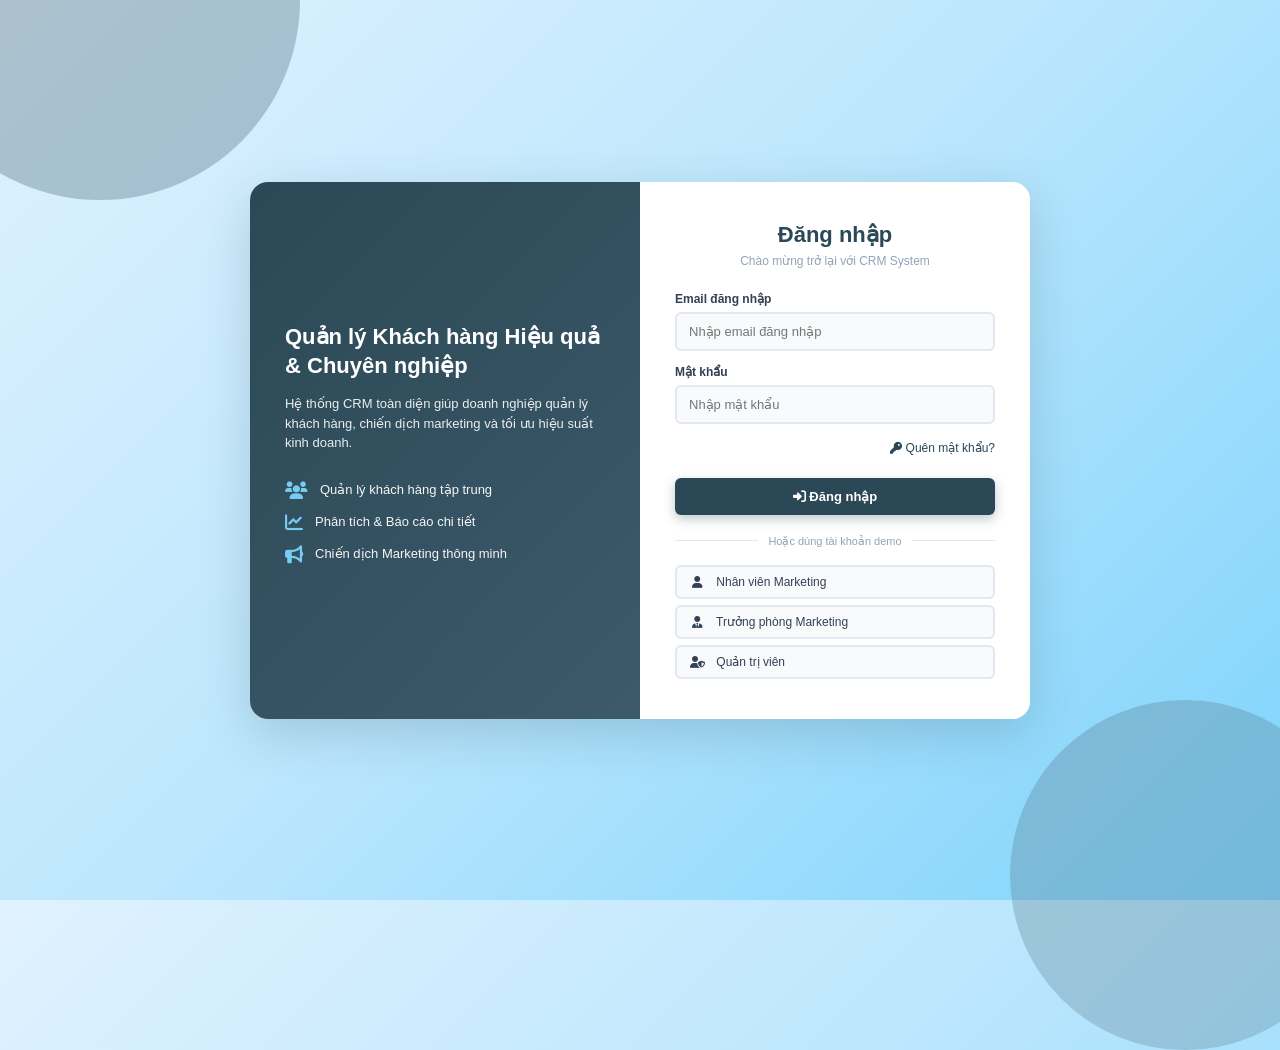
==== FE/html/dashboard.html @ b047ab23 "feat: thêm giao diện frontend toàn bộ trang web" ====
<!DOCTYPE html>
<html lang="vi">
<head>
    <meta charset="UTF-8">
    <meta name="viewport" content="width=device-width, initial-scale=1.0">
    <title>Dashboard - Nhóm 8 CRM</title>
    <link href="https://cdnjs.cloudflare.com/ajax/libs/font-awesome/6.0.0/css/all.min.css" rel="stylesheet">
    <link rel="stylesheet" href="../css/styles.css">
    <link rel="stylesheet" href="../css/dashboard.css">
</head>
<body>
    <div class="sidebar">
        <div class="sidebar-header">
            <i class="fas fa-chart-network"></i> NHÓM 8 DAPM
        </div>
        <ul class="sidebar-menu">
            <li class="active" data-page="dashboard"><i class="fas fa-home"></i> Tổng quan</li>
            <li data-page="customers"><i class="fas fa-users"></i> Quản lý khách hàng</li>
            <li data-page="campaigns"><i class="fas fa-bullhorn"></i> Quản lý chiến dịch</li>
            <li data-page="revenue-sync"><i class="fas fa-file-contract"></i> Hợp đồng - Giao dịch</li>
            <li data-page="campaign-expenses"><i class="fas fa-money-bill-wave"></i> Chi phí Chiến dịch</li>
            <li data-page="send-message"><i class="fas fa-envelope"></i> Thông điệp</li>
            <li data-page="trial-management"><i class="fas fa-hourglass-start"></i> Quản lý dùng thử</li>
            <li data-page="automation"><i class="fas fa-robot"></i> Tự động hóa</li>
            <li data-page="smart-reminders"><i class="fas fa-bell"></i> Nhắc nhở</li>
            <li data-page="merge-duplicates"><i class="fas fa-code-branch"></i> Gộp dữ liệu</li>
            <li data-page="api-sync"><i class="fas fa-sync-alt"></i> Đồng bộ API</li>
            <li data-page="financial-sync"><i class="fas fa-dollar-sign"></i> Tích hợp Tài chính</li>
            <li data-page="advanced"><i class="fas fa-star"></i> Chức năng nâng cao</li>
            <li data-page="manage-employees"><i class="fas fa-user-tie"></i> Quản lý nhân viên</li>
            <li data-page="reports"><i class="fas fa-chart-pie"></i> Báo cáo & Thống kê</li>
            <li data-page="trash"><i class="fas fa-trash"></i> Thùng rác</li>
            <li data-page="user-management"><i class="fas fa-users-cog"></i> Quản lý người dùng</li>
            <li data-page="settings"><i class="fas fa-cog"></i> Cài đặt hệ thống</li>
            <li data-page="profile"><i class="fas fa-user"></i> Hồ sơ cá nhân</li>
        </ul>
    </div>

    <div class="main-content">
        <header>
            <div class="search-bar">
                <i class="fas fa-search"></i>
                <input type="text" id="searchInput" placeholder="Tìm kiếm khách hàng, SĐT...">
            </div>
            <div class="user-profile">
                <div class="notification" onclick="showNotifications()">
                    <i class="fas fa-bell"></i>
                    <span class="badge" id="notificationBadge">3</span>
                </div>
                <div class="avatar" id="userAvatar" onclick="openProfileModal()" style="cursor: pointer;" title="Xem thông tin cá nhân">NV</div>
                <div class="user-info">
                    <strong id="userName">Trần Minh Chiến</strong><br>
                    <small id="userRole" style="color: var(--text-light);">Nhân viên Marketing</small>
                </div>
                <button onclick="logout()" style="background: none; border: none; cursor: pointer; color: #94a3b8; font-size: 18px;" title="Đăng xuất">
                    <i class="fas fa-sign-out-alt"></i>
                </button>
            </div>
        </header>

        <main id="mainContent">
            <!-- Nội dung sẽ được load động -->
        </main>
    </div>

    <!-- Modal thêm/sửa khách hàng -->
    <div id="customerModal" class="modal">
        <div class="modal-content">
            <div class="modal-header">
                <h2 id="customerModalTitle">Thêm Khách Hàng</h2>
                <button class="close-btn" onclick="closeModal('customerModal')">&times;</button>
            </div>
            <form id="customerForm">
                <div class="form-group">
                    <label for="customerName">Họ và Tên *</label>
                    <input type="text" id="customerName" required>
                </div>
                <div class="form-group">
                    <label for="customerEmail">Email *</label>
                    <input type="email" id="customerEmail" required>
                </div>
                <div class="form-group">
                    <label for="customerPhone">Số điện thoại *</label>
                    <input type="tel" id="customerPhone" required>
                </div>
                <div class="form-group">
                    <label for="customerCompany">Công ty *</label>
                    <input type="text" id="customerCompany" required>
                </div>
                
                <!-- Grid 2 cột -->
                <div style="display: grid; grid-template-columns: 1fr 1fr; gap: 15px;">
                    <div class="form-group">
                        <label for="customerStatus">Trạng thái *</label>
                        <select id="customerStatus" required>
                            <option value="suspect">Người truy cập</option>
                            <option value="lead">Khách hàng tiềm năng mới</option>
                            <option value="prospect">Khách hàng triển vọng</option>
                            <option value="customer">Khách hàng chính thức</option>
                            <option value="evangelist">Khách hàng trung thành</option>
                        </select>
                    </div>
                    <div class="form-group">
                        <label for="customerSource">Nguồn khách hàng</label>
                        <select id="customerSource">
                            <option value="facebook">Facebook</option>
                            <option value="google">Google</option>
                            <option value="direct">Trực tiếp</option>
                            <option value="referral">Giới thiệu</option>
                            <option value="website">Website</option>
                        </select>
                    </div>
                </div>
                
                <div style="display: grid; grid-template-columns: 1fr 1fr; gap: 15px;">
                    <div class="form-group">
                        <label for="customerIndustry">Ngành nghề</label>
                        <input type="text" id="customerIndustry" placeholder="VD: Công nghệ, Bán lẻ...">
                    </div>
                    <div class="form-group">
                        <label for="customerAssignedTo">Người phụ trách</label>
                        <select id="customerAssignedTo">
                            <option value="">-- Chọn nhân viên --</option>
                            <!-- Sẽ được load động từ AUTH.users -->
                        </select>
                    </div>
                </div>
                
                <!-- Phần dùng thử -->
                <div style="background: #f8fafc; padding: 15px; border-radius: 8px; margin: 15px 0;">
                    <h4 style="margin: 0 0 10px 0; color: #475569;">
                        <i class="fas fa-hourglass-start"></i> Thông tin Dùng thử
                    </h4>
                    <div style="display: grid; grid-template-columns: 1fr 1fr; gap: 15px;">
                        <div class="form-group">
                            <label for="customerTrialStartDate">Ngày bắt đầu dùng thử</label>
                            <input type="date" id="customerTrialStartDate">
                        </div>
                        <div class="form-group">
                            <label for="customerTrialDays">Số ngày dùng thử</label>
                            <input type="number" id="customerTrialDays" min="0" value="0" placeholder="0">
                        </div>
                    </div>
                    <small style="color: #64748b; display: block; margin-top: 5px;">
                        <i class="fas fa-info-circle"></i> Để trống nếu khách hàng không dùng thử
                    </small>
                </div>
                
                <div class="form-actions">
                    <button type="button" class="btn btn-secondary" onclick="closeModal('customerModal')">Hủy</button>
                    <button type="submit" class="btn btn-primary">Lưu</button>
                </div>
            </form>
        </div>
    </div>

    <!-- Modal thêm tương tác -->
    <div id="interactionModal" class="modal">
        <div class="modal-content">
            <div class="modal-header">
                <h2>Thêm Tương tác</h2>
                <button class="close-btn" onclick="closeModal('interactionModal')">&times;</button>
            </div>
            <form id="interactionForm">
                <div style="display: grid; grid-template-columns: 1fr 1fr; gap: 15px;">
                    <div class="form-group">
                        <label for="interactionCustomer">Khách hàng *</label>
                        <select id="interactionCustomer" required></select>
                    </div>
                    <div class="form-group">
                        <label for="interactionEmployee">Nhân viên thực hiện</label>
                        <select id="interactionEmployee">
                            <option value="">-- Chọn nhân viên --</option>
                            <!-- Sẽ được load động -->
                        </select>
                    </div>
                </div>
                <div class="form-group">
                    <label for="interactionType">Loại tương tác *</label>
                    <select id="interactionType" required>
                        <option value="call">Gọi điện</option>
                        <option value="email">Email</option>
                        <option value="meeting">Cuộc họp</option>
                        <option value="message">Tin nhắn</option>
                    </select>
                </div>
                <div class="form-group">
                    <label for="interactionContent">Nội dung *</label>
                    <textarea id="interactionContent" required></textarea>
                </div>
                <div class="form-group">
                    <label for="interactionNotes">Ghi chú</label>
                    <textarea id="interactionNotes"></textarea>
                </div>
                <div class="form-group">
                    <label for="interactionFile">Đính kèm file</label>
                    <div class="file-upload-wrapper">
                        <input type="file" id="interactionFile" class="file-input" onchange="updateFileName(this, 'interactionFileName')">
                        <label for="interactionFile" class="file-upload-label">
                            <i class="fas fa-cloud-upload-alt"></i>
                            <span id="interactionFileName">Chọn file hoặc kéo thả vào đây</span>
                        </label>
                        <small class="file-upload-hint">Hỗ trợ: PDF, DOC, DOCX, XLS, XLSX, JPG, PNG (Tối đa 10MB)</small>
                    </div>
                </div>
                <div class="form-actions">
                    <button type="button" class="btn btn-secondary" onclick="closeModal('interactionModal')">Hủy</button>
                    <button type="submit" class="btn btn-primary">Lưu</button>
                </div>
            </form>
        </div>
    </div>

    <!-- Modal thêm chiến dịch -->
    <div id="campaignModal" class="modal">
        <div class="modal-content">
            <div class="modal-header">
                <h2 id="campaignModalTitle">Thêm Chiến dịch</h2>
                <button class="close-btn" onclick="closeModal('campaignModal')">&times;</button>
            </div>
            <form id="campaignForm">
                <div class="form-group">
                    <label for="campaignName">Tên chiến dịch *</label>
                    <input type="text" id="campaignName" required>
                </div>
                <div class="form-group">
                    <label for="campaignDescription">Mô tả</label>
                    <textarea id="campaignDescription" rows="3"></textarea>
                </div>
                
                <div style="display: grid; grid-template-columns: 1fr 1fr; gap: 15px;">
                    <div class="form-group">
                        <label for="campaignType">Loại chiến dịch *</label>
                        <select id="campaignType" required>
                            <option value="">-- Chọn loại --</option>
                            <option value="Email">Email</option>
                            <option value="SMS">SMS</option>
                            <option value="Event">Sự kiện</option>
                            <option value="Online Ads">Quảng cáo trực tuyến</option>
                            <option value="Zalo">Zalo</option>
                            <option value="Khác">Khác</option>
                        </select>
                    </div>
                    <div class="form-group">
                        <label for="campaignManager">Người quản lý</label>
                        <select id="campaignManager">
                            <option value="">-- Chọn người quản lý --</option>
                            <!-- Sẽ được load động -->
                        </select>
                    </div>
                </div>
                
                <div style="display: grid; grid-template-columns: 1fr 1fr; gap: 15px;">
                    <div class="form-group">
                        <label for="campaignStartDate">Ngày bắt đầu *</label>
                        <input type="date" id="campaignStartDate" required>
                    </div>
                    <div class="form-group">
                        <label for="campaignEndDate">Ngày kết thúc *</label>
                        <input type="date" id="campaignEndDate" required>
                    </div>
                </div>
                
                <div style="display: grid; grid-template-columns: 1fr 1fr; gap: 15px;">
                    <div class="form-group">
                        <label for="campaignBudget">Ngân sách (VND) *</label>
                        <input type="number" id="campaignBudget" required min="0" step="1000">
                    </div>
                    <div class="form-group">
                        <label for="campaignStatus">Trạng thái *</label>
                        <select id="campaignStatus" required>
                            <option value="planning">Lên kế hoạch</option>
                            <option value="active">Đang chạy</option>
                            <option value="completed">Hoàn thành</option>
                        </select>
                    </div>
                </div>
                
                <div class="form-actions">
                    <button type="button" class="btn btn-secondary" onclick="closeModal('campaignModal')">Hủy</button>
                    <button type="submit" class="btn btn-primary">Lưu</button>
                </div>
            </form>
        </div>
    </div>

    <!-- Modal cập nhật thông tin cá nhân -->
    <div id="profileModal" class="modal">
        <div class="modal-content">
            <div class="modal-header">
                <h2>Cập nhật Thông tin Cá nhân</h2>
                <button class="close-btn" onclick="closeModal('profileModal')">&times;</button>
            </div>
            <form id="profileForm">
                <div class="form-group">
                    <label for="profileName">Họ và Tên</label>
                    <input type="text" id="profileName" required>
                </div>
                <div class="form-group">
                    <label for="profileEmail">Email</label>
                    <input type="email" id="profileEmail" required>
                </div>
                <div class="form-group">
                    <label for="profilePhone">Số điện thoại</label>
                    <input type="tel" id="profilePhone">
                </div>
                <div class="form-group">
                    <label for="profileDepartment">Phòng ban</label>
                    <input type="text" id="profileDepartment">
                </div>
                <div class="form-actions">
                    <button type="button" class="btn btn-secondary" onclick="closeModal('profileModal')">Hủy</button>
                    <button type="submit" class="btn btn-primary">Lưu</button>
                </div>
            </form>
        </div>
    </div>

    <!-- Modal đổi mật khẩu -->
    <div id="passwordModal" class="modal">
        <div class="modal-content">
            <div class="modal-header">
                <h2>Đổi Mật khẩu</h2>
                <button class="close-btn" onclick="closeModal('passwordModal')">&times;</button>
            </div>
            <form id="passwordForm">
                <div class="form-group">
                    <label for="oldPassword">Mật khẩu cũ *</label>
                    <input type="password" id="oldPassword" autocomplete="current-password" required>
                </div>
                <div class="form-group">
                    <label for="newPassword">Mật khẩu mới *</label>
                    <input type="password" id="newPassword" autocomplete="new-password" required>
                </div>
                <div class="form-group">
                    <label for="confirmPassword">Xác nhận mật khẩu *</label>
                    <input type="password" id="confirmPassword" autocomplete="new-password" required>
                </div>
                <div class="form-actions">
                    <button type="button" class="btn btn-secondary" onclick="closeModal('passwordModal')">Hủy</button>
                    <button type="submit" class="btn btn-primary">Đổi mật khẩu</button>
                </div>
            </form>
        </div>
    </div>

    <!-- Modal quên mật khẩu -->
    <div id="forgotPasswordModal" class="modal">
        <div class="modal-content">
            <div class="modal-header">
                <h2>Quên Mật khẩu</h2>
                <button class="close-btn" onclick="closeModal('forgotPasswordModal')">&times;</button>
            </div>
            <form id="forgotPasswordForm">
                <div class="form-group">
                    <label for="resetEmail">Email *</label>
                    <input type="email" id="resetEmail" required>
                </div>
                <p style="font-size: 12px; color: #94a3b8; margin-bottom: 15px;">Mật khẩu mới sẽ được gửi đến email của bạn</p>
                <div class="form-actions">
                    <button type="button" class="btn btn-secondary" onclick="closeModal('forgotPasswordModal')">Hủy</button>
                    <button type="submit" class="btn btn-primary">Gửi</button>
                </div>
            </form>
        </div>
    </div>

    <!-- Modal quản lý mẫu thông điệp -->
    <div id="templateModal" class="modal">
        <div class="modal-content">
            <div class="modal-header">
                <h2 id="templateModalTitle">Thêm Mẫu Thông điệp</h2>
                <button class="close-btn" onclick="closeModal('templateModal')">&times;</button>
            </div>
            <form id="templateForm">
                <div class="form-group">
                    <label for="templateName">Tên mẫu *</label>
                    <input type="text" id="templateName" required>
                </div>
                <div class="form-group">
                    <label for="templateType">Loại *</label>
                    <select id="templateType" required>
                        <option value="email">Email</option>
                        <option value="sms">SMS</option>
                        <option value="zalo">Zalo</option>
                    </select>
                </div>
                <div class="form-group">
                    <label for="templateContent">Nội dung *</label>
                    <textarea id="templateContent" required style="min-height: 150px;"></textarea>
                </div>
                <p style="font-size: 12px; color: #94a3b8;">Sử dụng {customerName}, {date}, {time} để chèn biến động</p>
                <div class="form-actions">
                    <button type="button" class="btn btn-secondary" onclick="closeModal('templateModal')">Hủy</button>
                    <button type="submit" class="btn btn-primary">Lưu</button>
                </div>
            </form>
        </div>
    </div>

    <!-- Modal gửi thông điệp -->
    <div id="sendMessageModal" class="modal">
        <div class="modal-content" style="max-width: 800px; max-height: 85vh;">
            <div class="modal-header">
                <h2>Gửi Thông điệp</h2>
                <button class="close-btn" onclick="closeModal('sendMessageModal')">&times;</button>
            </div>
            <form id="sendMessageForm" onsubmit="sendMessage(event)">
                <div style="padding: 20px; overflow-y: auto; max-height: calc(85vh - 120px);">
                    <div style="display: grid; grid-template-columns: 1fr 1fr; gap: 15px;">
                        <div class="form-group">
                            <label for="messageCustomer">Khách hàng *</label>
                            <select id="messageCustomer" required></select>
                        </div>
                        <div class="form-group">
                            <label for="messageType">Loại *</label>
                            <select id="messageType" required>
                                <option value="email">Email</option>
                                <option value="sms">SMS</option>
                                <option value="zalo">Zalo</option>
                            </select>
                        </div>
                    </div>
                    
                    <div class="form-group">
                        <label for="messageTemplate">Chọn mẫu</label>
                        <select id="messageTemplate"></select>
                        <small style="color: #94a3b8; display: block; margin-top: 5px;">Chọn mẫu để tự động điền nội dung</small>
                    </div>
                    
                    <div class="form-group">
                        <label for="messageContent">Nội dung *</label>
                        <textarea id="messageContent" required style="min-height: 150px;"></textarea>
                        <small style="color: #94a3b8; display: block; margin-top: 5px;">Sử dụng {customerName}, {date}, {time} để chèn biến động</small>
                    </div>
                    
                    <div style="background: #f8fafc; padding: 15px; border-radius: 8px; margin-bottom: 15px;">
                        <h4 style="margin-bottom: 10px;">Đính kèm Thông tin Quảng bá</h4>
                        <div style="display: grid; grid-template-columns: 1fr 1fr; gap: 10px;">
                            <div class="form-group">
                                <label for="messagePromoTitle">Tiêu đề Khuyến mãi</label>
                                <input type="text" id="messagePromoTitle" placeholder="VD: Giảm 20% cho đơn hàng tiếp theo">
                            </div>
                            <div class="form-group">
                                <label for="messagePromoCode">Mã Khuyến mãi</label>
                                <input type="text" id="messagePromoCode" placeholder="VD: PROMO20">
                            </div>
                        </div>
                        <div class="form-group">
                            <label for="messagePromoDescription">Mô tả Khuyến mãi</label>
                            <textarea id="messagePromoDescription" style="min-height: 80px;" placeholder="Mô tả chi tiết về khuyến mãi, điều kiện áp dụng, thời hạn..."></textarea>
                        </div>
                        <div style="display: grid; grid-template-columns: 1fr 1fr; gap: 10px;">
                            <div class="form-group">
                                <label for="messagePromoExpiry">Hạn sử dụng</label>
                                <input type="date" id="messagePromoExpiry">
                            </div>
                            <div class="form-group">
                                <label for="messagePromoLink">Liên kết (URL)</label>
                                <input type="url" id="messagePromoLink" placeholder="https://example.com">
                            </div>
                        </div>
                    </div>
                    
                    <div style="background: #f1f5f9; padding: 15px; border-radius: 8px; margin-bottom: 15px;">
                        <h4 style="margin-bottom: 10px;">Tùy chọn Gửi</h4>
                        <div style="display: grid; grid-template-columns: 1fr 1fr; gap: 10px;">
                            <label style="display: flex; align-items: center; gap: 8px;">
                                <input type="checkbox" id="messageSchedule">
                                <span>Lên lịch gửi</span>
                            </label>
                            <div id="scheduleTime" style="display: none;">
                                <input type="datetime-local" id="messageScheduleTime">
                            </div>
                        </div>
                        <label style="display: flex; align-items: center; gap: 8px; margin-top: 10px;">
                            <input type="checkbox" id="messageTrackOpen" checked>
                            <span>Theo dõi mở thư</span>
                        </label>
                    </div>
                    
                    <div class="form-group">
                        <label for="messageNotes">Ghi chú nội bộ</label>
                        <textarea id="messageNotes" style="min-height: 60px;" placeholder="Ghi chú cho nhân viên khác..."></textarea>
                    </div>
                </div>
                
                <div class="form-actions" style="padding: 15px 20px; border-top: 1px solid #e2e8f0;">
                    <button type="button" class="btn btn-secondary" onclick="closeModal('sendMessageModal')">Hủy</button>
                    <button type="submit" class="btn btn-primary">Gửi Thông điệp</button>
                </div>
            </form>
        </div>
    </div>

    <!-- Modal xem chi tiết khách hàng -->
    <div id="customerDetailModal" class="modal">
        <div class="modal-content" style="max-width: 900px; max-height: 85vh;">
            <div class="modal-header">
                <h2>Chi tiết Khách hàng</h2>
                <button class="close-btn" onclick="closeModal('customerDetailModal')">&times;</button>
            </div>
            <div style="padding: 20px;">
                <div class="tabs">
                    <button class="tab-btn active" onclick="switchTab('detail-info')">Thông tin</button>
                    <button class="tab-btn" onclick="switchTab('detail-interactions')">Tương tác</button>
                    <button class="tab-btn" onclick="switchTab('detail-campaigns')">Chiến dịch</button>
                </div>
                
                <div id="detail-info" class="tab-content active">
                    <div style="display: grid; grid-template-columns: 1fr 1fr; gap: 20px;">
                        <div>
                            <p><strong>Họ và Tên:</strong> <span id="detailName"></span></p>
                            <p><strong>Email:</strong> <span id="detailEmail"></span></p>
                            <p><strong>Số điện thoại:</strong> <span id="detailPhone"></span></p>
                            <p><strong>Công ty:</strong> <span id="detailCompany"></span></p>
                        </div>
                        <div>
                            <p><strong>Trạng thái:</strong> <span id="detailStatus"></span></p>
                            <p><strong>Nguồn:</strong> <span id="detailSource"></span></p>
                            <p><strong>Ngành nghề:</strong> <span id="detailIndustry"></span></p>
                            <p><strong>Điểm Lead:</strong> <span id="detailScore"></span></p>
                        </div>
                    </div>
                    <div style="margin-top: 20px;">
                        <p><strong>Ngày tạo:</strong> <span id="detailCreatedDate"></span></p>
                        <p><strong>Tương tác cuối:</strong> <span id="detailLastInteraction"></span></p>
                    </div>
                </div>
                
                <div id="detail-interactions" class="tab-content">
                    <div style="margin-bottom: 20px;">
                        <h3 style="margin-bottom: 15px;">Danh sách Tương tác</h3>
                        <table style="width: 100%; margin-bottom: 20px;">
                            <thead>
                                <tr>
                                    <th>Loại</th>
                                    <th>Nội dung</th>
                                    <th>Ngày</th>
                                    <th>Ghi chú</th>
                                </tr>
                            </thead>
                            <tbody id="detailInteractionsTable">
                            </tbody>
                        </table>
                    </div>
                    
                    <div style="background: #f8fafc; padding: 20px; border-radius: 8px;">
                        <h3 style="margin-bottom: 15px;">Thêm Tương tác Mới</h3>
                        <form id="detailInteractionForm" onsubmit="saveDetailInteraction(event)">
                            <div style="display: grid; grid-template-columns: 1fr 1fr; gap: 15px;">
                                <div class="form-group">
                                    <label for="detailInteractionType">Loại tương tác *</label>
                                    <select id="detailInteractionType" required>
                                        <option value="call">Gọi điện</option>
                                        <option value="email">Email</option>
                                        <option value="meeting">Cuộc họp</option>
                                        <option value="message">Tin nhắn</option>
                                    </select>
                                </div>
                                <div class="form-group">
                                    <label for="detailInteractionDate">Ngày *</label>
                                    <input type="date" id="detailInteractionDate" required>
                                </div>
                            </div>
                            <div class="form-group">
                                <label for="detailInteractionContent">Nội dung *</label>
                                <textarea id="detailInteractionContent" required style="min-height: 80px;"></textarea>
                            </div>
                            <div class="form-group">
                                <label for="detailInteractionNotes">Ghi chú</label>
                                <textarea id="detailInteractionNotes" style="min-height: 60px;"></textarea>
                            </div>
                            <div class="form-group">
                                <label for="detailInteractionFile">Đính kèm file</label>
                                <div class="file-upload-wrapper">
                                    <input type="file" id="detailInteractionFile" class="file-input" onchange="updateFileName(this, 'detailInteractionFileName')">
                                    <label for="detailInteractionFile" class="file-upload-label">
                                        <i class="fas fa-cloud-upload-alt"></i>
                                        <span id="detailInteractionFileName">Chọn file hoặc kéo thả vào đây</span>
                                    </label>
                                    <small class="file-upload-hint">Hỗ trợ: PDF, DOC, DOCX, XLS, XLSX, JPG, PNG (Tối đa 10MB)</small>
                                </div>
                            </div>
                            <div class="form-actions">
                                <button type="submit" class="btn btn-primary">Thêm Tương tác</button>
                            </div>
                        </form>
                    </div>
                </div>
                
                <div id="detail-campaigns" class="tab-content">
                    <table style="width: 100%; margin-top: 10px;">
                        <thead>
                            <tr>
                                <th>Tên Chiến dịch</th>
                                <th>Trạng thái</th>
                                <th>Ngày bắt đầu</th>
                                <th>Ngày kết thúc</th>
                            </tr>
                        </thead>
                        <tbody id="detailCampaignsTable">
                        </tbody>
                    </table>
                </div>
            </div>
        </div>
    </div>



    <!-- Modal tự động hóa marketing -->
    <div id="automationModal" class="modal">
        <div class="modal-content" style="max-width: 900px;">
            <div class="modal-header">
                <h2>Tự động hóa Marketing</h2>
                <button class="close-btn" onclick="closeModal('automationModal')">&times;</button>
            </div>
            <div style="padding: 20px;">
                <div class="tabs">
                    <button class="tab-btn active" onclick="switchTab('automation-workflow')">Kịch bản chăm sóc</button>
                    <button class="tab-btn" onclick="switchTab('automation-scoring')">Chấm điểm tiềm năng</button>
                </div>
                
                <div id="automation-workflow" class="tab-content active">
                    <h3>Tạo Kịch bản Chăm sóc Tự động</h3>
                    <div style="background: #f1f5f9; padding: 20px; border-radius: 8px; margin-top: 15px;">
                        <div class="form-group">
                            <label for="workflowName">Tên Kịch bản *</label>
                            <input type="text" id="workflowName" placeholder="VD: Chăm sóc Lead mới">
                        </div>
                        <div class="form-group">
                            <label for="workflowTrigger">Điều kiện kích hoạt *</label>
                            <select id="workflowTrigger">
                                <option value="new_lead">Khách hàng mới (Lead)</option>
                                <option value="email_open">Khách hàng mở Email</option>
                                <option value="form_submit">Khách hàng điền Form</option>
                                <option value="page_visit">Khách hàng truy cập trang</option>
                            </select>
                        </div>
                        
                        <h4 style="margin-top: 20px;">Chuỗi Hành động</h4>
                        <div id="workflowActions" style="background: white; padding: 15px; border-radius: 5px;">
                            <div style="display: flex; gap: 10px; margin-bottom: 10px;">
                                <select style="flex: 1; padding: 8px; border: 1px solid #e2e8f0; border-radius: 5px;">
                                    <option value="">-- Chọn hành động --</option>
                                    <option value="send_email">Gửi Email</option>
                                    <option value="send_sms">Gửi SMS</option>
                                    <option value="create_task">Tạo Nhiệm vụ</option>
                                    <option value="wait">Chờ (ngày)</option>
                                    <option value="condition">Điều kiện</option>
                                </select>
                                <button class="btn btn-primary" style="padding: 8px 15px;">Thêm</button>
                            </div>
                            <div style="background: #f8fafc; padding: 10px; border-radius: 5px; border-left: 3px solid #2563eb;">
                                <p>1. Gửi Email: "Giới thiệu sản phẩm"</p>
                            </div>
                            <div style="background: #f8fafc; padding: 10px; border-radius: 5px; border-left: 3px solid #2563eb; margin-top: 10px;">
                                <p>2. Chờ 3 ngày</p>
                            </div>
                            <div style="background: #f8fafc; padding: 10px; border-radius: 5px; border-left: 3px solid #2563eb; margin-top: 10px;">
                                <p>3. Điều kiện: Nếu khách mở email → Tạo nhắc nhở gọi điện</p>
                            </div>
                        </div>
                        
                        <div class="form-actions" style="margin-top: 20px;">
                            <button type="button" class="btn btn-secondary" onclick="closeModal('automationModal')">Hủy</button>
                            <button type="button" class="btn btn-primary">Lưu Kịch bản</button>
                        </div>
                    </div>
                </div>
                
                <div id="automation-scoring" class="tab-content">
                    <h3>Chấm điểm Tiềm năng (Lead Scoring)</h3>
                    <div style="background: #f1f5f9; padding: 20px; border-radius: 8px; margin-top: 15px;">
                        <table style="width: 100%;">
                            <thead>
                                <tr>
                                    <th>Hành động</th>
                                    <th>Điểm</th>
                                    <th>Hành động</th>
                                </tr>
                            </thead>
                            <tbody>
                                <tr>
                                    <td>Khách truy cập trang bảng giá</td>
                                    <td><input type="number" value="10" style="width: 60px; padding: 5px;"></td>
                                    <td><button class="btn-delete" style="padding: 5px 10px;"><i class="fas fa-trash"></i></button></td>
                                </tr>
                                <tr>
                                    <td>Khách tải tài liệu</td>
                                    <td><input type="number" value="5" style="width: 60px; padding: 5px;"></td>
                                    <td><button class="btn-delete" style="padding: 5px 10px;"><i class="fas fa-trash"></i></button></td>
                                </tr>
                                <tr>
                                    <td>Khách mở Email</td>
                                    <td><input type="number" value="3" style="width: 60px; padding: 5px;"></td>
                                    <td><button class="btn-delete" style="padding: 5px 10px;"><i class="fas fa-trash"></i></button></td>
                                </tr>
                                <tr>
                                    <td>Khách click link trong Email</td>
                                    <td><input type="number" value="8" style="width: 60px; padding: 5px;"></td>
                                    <td><button class="btn-delete" style="padding: 5px 10px;"><i class="fas fa-trash"></i></button></td>
                                </tr>
                            </tbody>
                        </table>
                        
                        <div style="margin-top: 20px; padding: 15px; background: white; border-radius: 5px;">
                            <h4>Ngưỡng Chuyển đổi</h4>
                            <div class="form-group">
                                <label>Điểm ≥ <input type="number" value="50" style="width: 60px; padding: 5px;"> → Chuyển trạng thái thành "Khách hàng nóng"</label>
                            </div>
                        </div>
                        
                        <div class="form-actions" style="margin-top: 20px;">
                            <button type="button" class="btn btn-secondary" onclick="closeModal('automationModal')">Hủy</button>
                            <button type="button" class="btn btn-primary">Lưu Cấu hình</button>
                        </div>
                    </div>
                </div>
            </div>
        </div>
    </div>

    <!-- Modal quản lý trạng thái dùng thử -->
    <div id="trialModal" class="modal">
        <div class="modal-content" style="max-width: 700px;">
            <div class="modal-header">
                <h2 id="trialModalTitle">Thêm dùng thử</h2>
                <button class="close-btn" onclick="closeModal('trialModal')">&times;</button>
            </div>
            <form id="trialForm" onsubmit="saveTrial(event)">
                <div style="padding: 20px; overflow-y: auto; max-height: calc(85vh - 120px);">
                    <div class="form-group">
                        <label for="trialCustomer">Khách hàng *</label>
                        <select id="trialCustomer" required></select>
                    </div>
                    
                    <div style="display: grid; grid-template-columns: 1fr 1fr; gap: 15px;">
                        <div class="form-group">
                            <label for="trialStartDate">Ngày Bắt đầu *</label>
                            <input type="date" id="trialStartDate" required>
                        </div>
                        <div class="form-group">
                            <label for="trialDays">Số ngày Dùng thử *</label>
                            <input type="number" id="trialDays" value="30" min="1" required>
                        </div>
                    </div>
                    
                    <div style="background: #f1f5f9; padding: 15px; border-radius: 8px; margin-bottom: 15px;">
                        <p><strong>Ngày Kết thúc dự kiến:</strong> <span id="trialEndDateDisplay">-</span></p>
                        <p><strong>Thời gian Còn lại:</strong> <span id="trialRemainingDisplay">-</span></p>
                    </div>
                    
                    <div style="display: grid; grid-template-columns: 1fr 1fr; gap: 15px;">
                        <div class="form-group">
                            <label for="trialReminderDays">Nhắc nhở trước (ngày)</label>
                            <input type="number" id="trialReminderDays" value="3" min="1">
                        </div>
                        <div class="form-group">
                            <label for="trialReminderEmail">Email Nhắc nhở</label>
                            <input type="email" id="trialReminderEmail" placeholder="Để trống = dùng email khách hàng">
                        </div>
                    </div>
                    
                    <div class="form-group">
                        <label for="trialNotes">Ghi chú</label>
                        <textarea id="trialNotes" style="min-height: 80px;" placeholder="Ghi chú về dùng thử..."></textarea>
                    </div>
                    
                    <div style="background: #fef3c7; padding: 15px; border-radius: 8px; margin-bottom: 15px;">
                        <h4 style="margin-bottom: 10px; color: #92400e;">Thông tin Dùng thử</h4>
                        <div style="display: grid; grid-template-columns: 1fr 1fr; gap: 10px;">
                            <div>
                                <p><strong>Tính năng:</strong></p>
                                <label style="display: flex; align-items: center; gap: 8px;">
                                    <input type="checkbox" id="trialFeature1" checked>
                                    <span>Tính năng cơ bản</span>
                                </label>
                                <label style="display: flex; align-items: center; gap: 8px;">
                                    <input type="checkbox" id="trialFeature2" checked>
                                    <span>Tính năng nâng cao</span>
                                </label>
                            </div>
                            <div>
                                <p><strong>Hỗ trợ:</strong></p>
                                <label style="display: flex; align-items: center; gap: 8px;">
                                    <input type="checkbox" id="trialSupport1" checked>
                                    <span>Email support</span>
                                </label>
                                <label style="display: flex; align-items: center; gap: 8px;">
                                    <input type="checkbox" id="trialSupport2">
                                    <span>Phone support</span>
                                </label>
                            </div>
                        </div>
                    </div>
                </div>
                
                <div class="form-actions" style="padding: 15px 20px; border-top: 1px solid #e2e8f0;">
                    <button type="button" class="btn btn-secondary" onclick="closeModal('trialModal')">Hủy</button>
                    <button type="submit" class="btn btn-primary">Lưu</button>
                </div>
            </form>
        </div>
    </div>

    <!-- Modal chi tiết dùng thử -->
    <div id="trialDetailModal" class="modal">
        <div class="modal-content" style="max-width: 700px;">
            <div class="modal-header">
                <h2>Chi tiết Dùng thử</h2>
                <button class="close-btn" onclick="closeModal('trialDetailModal')">&times;</button>
            </div>
            <div style="padding: 20px;">
                <div style="display: grid; grid-template-columns: 1fr 1fr; gap: 20px; margin-bottom: 20px;">
                    <div>
                        <p><strong>Khách hàng:</strong></p>
                        <p id="detailTrialCustomer" style="color: #0f172a; font-size: 16px; margin-bottom: 15px;"></p>
                        
                        <p><strong>Ngày Bắt đầu:</strong></p>
                        <p id="detailTrialStartDate" style="color: #334155; margin-bottom: 15px;"></p>
                        
                        <p><strong>Ngày Kết thúc:</strong></p>
                        <p id="detailTrialEndDate" style="color: #334155; margin-bottom: 15px;"></p>
                    </div>
                    <div>
                        <p><strong>Thời gian Còn lại:</strong></p>
                        <p id="detailTrialRemaining" style="color: #2B4856; font-weight: 600; font-size: 18px; margin-bottom: 15px;"></p>
                        
                        <p><strong>Trạng thái:</strong></p>
                        <p id="detailTrialStatus" style="margin-bottom: 15px;"></p>
                        
                        <p><strong>Nhắc nhở trước:</strong></p>
                        <p id="detailTrialReminder" style="color: #334155; margin-bottom: 15px;"></p>
                    </div>
                </div>
                
                <div style="background: #f8fafc; padding: 15px; border-radius: 8px; margin-bottom: 15px;">
                    <p><strong>Ghi chú:</strong></p>
                    <p id="detailTrialNotes" style="color: #334155;"></p>
                </div>
                
                <div class="form-actions">
                    <button type="button" class="btn btn-secondary" onclick="closeModal('trialDetailModal')">Đóng</button>
                    <button type="button" class="btn btn-primary" onclick="editTrialFromDetail()">Chỉnh sửa</button>
                </div>
            </div>
        </div>
    </div>

    <!-- Modal gộp khách hàng trùng lặp -->
    <div id="mergeModal" class="modal">
        <div class="modal-content">
            <div class="modal-header">
                <h2>Gộp Khách hàng Trùng lặp</h2>
                <button class="close-btn" onclick="closeModal('mergeModal')">&times;</button>
            </div>
            <div style="padding: 20px;">
                <div style="background: #fef3c7; padding: 15px; border-radius: 5px; margin-bottom: 20px;">
                    <p><i class="fas fa-exclamation-triangle"></i> <strong>Cảnh báo:</strong> Hệ thống phát hiện khách hàng trùng lặp</p>
                </div>
                
                <div style="display: grid; grid-template-columns: 1fr 1fr; gap: 20px;">
                    <div style="border: 1px solid #e2e8f0; padding: 15px; border-radius: 5px;">
                        <h4>Khách hàng 1</h4>
                        <p><strong>Tên:</strong> Nguyễn Văn A</p>
                        <p><strong>Email:</strong> nguyenvana@gmail.com</p>
                        <p><strong>SĐT:</strong> 0987654321</p>
                        <p><strong>Tương tác:</strong> 5</p>
                    </div>
                    <div style="border: 1px solid #e2e8f0; padding: 15px; border-radius: 5px;">
                        <h4>Khách hàng 2</h4>
                        <p><strong>Tên:</strong> Nguyễn A</p>
                        <p><strong>Email:</strong> nguyena@gmail.com</p>
                        <p><strong>SĐT:</strong> 0987654321</p>
                        <p><strong>Tương tác:</strong> 2</p>
                    </div>
                </div>
                
                <div style="margin-top: 20px; padding: 15px; background: #f1f5f9; border-radius: 5px;">
                    <p><strong>Hành động:</strong> Gộp tất cả tương tác của khách hàng 2 vào khách hàng 1 và xóa khách hàng 2</p>
                </div>
                
                <div class="form-actions" style="margin-top: 20px;">
                    <button type="button" class="btn btn-secondary" onclick="closeModal('mergeModal')">Hủy</button>
                    <button type="button" class="btn btn-danger">Gộp Khách hàng</button>
                </div>
            </div>
        </div>
    </div>

    <!-- Modal phân bổ khách hàng -->
    <div id="assignModal" class="modal">
        <div class="modal-content">
            <div class="modal-header">
                <h2>Phân bổ Khách hàng</h2>
                <button class="close-btn" onclick="closeModal('assignModal')">&times;</button>
            </div>
            <div style="padding: 20px;">
                <div class="form-group">
                    <label for="assignMethod">Phương pháp phân bổ *</label>
                    <select id="assignMethod" onchange="updateAssignUI()">
                        <option value="manual">Thủ công</option>
                        <option value="round_robin">Xoay vòng chia đều</option>
                        <option value="ratio">Chia theo tỷ lệ</option>
                    </select>
                </div>
                
                <div id="assignManual" style="display: none;">
                    <div class="form-group">
                        <label for="assignEmployee">Chọn nhân viên *</label>
                        <select id="assignEmployee">
                            <option value="">-- Chọn --</option>
                            <option value="1">Trần Minh Chiến</option>
                            <option value="2">Nguyễn Văn B</option>
                        </select>
                    </div>
                    <div class="form-group">
                        <label for="assignCustomers">Chọn khách hàng *</label>
                        <div style="border: 1px solid #e2e8f0; padding: 10px; border-radius: 5px; max-height: 200px; overflow-y: auto;">
                            <label><input type="checkbox"> Nguyễn Văn A</label><br>
                            <label><input type="checkbox"> Trần Thị B</label><br>
                            <label><input type="checkbox"> Lê Văn C</label><br>
                            <label><input type="checkbox"> Phạm Thị D</label>
                        </div>
                    </div>
                </div>
                
                <div id="assignRoundRobin" style="display: none;">
                    <div style="background: #f1f5f9; padding: 15px; border-radius: 5px;">
                        <p><strong>Phương pháp:</strong> Chia đều khách hàng cho các nhân viên đang online</p>
                        <p style="margin-top: 10px;"><strong>Nhân viên:</strong></p>
                        <label><input type="checkbox" checked> Trần Minh Chiến (Online)</label><br>
                        <label><input type="checkbox"> Nguyễn Văn B (Offline)</label>
                    </div>
                </div>
                
                <div id="assignRatio" style="display: none;">
                    <div style="background: #f1f5f9; padding: 15px; border-radius: 5px;">
                        <p><strong>Chia theo tỷ lệ:</strong></p>
                        <div style="display: grid; grid-template-columns: 1fr 1fr; gap: 10px; margin-top: 10px;">
                            <div>
                                <label>Trần Minh Chiến: <input type="number" value="60" style="width: 50px;"> %</label>
                            </div>
                            <div>
                                <label>Nguyễn Văn B: <input type="number" value="40" style="width: 50px;"> %</label>
                            </div>
                        </div>
                    </div>
                </div>
                
                <div class="form-actions" style="margin-top: 20px;">
                    <button type="button" class="btn btn-secondary" onclick="closeModal('assignModal')">Hủy</button>
                    <button type="button" class="btn btn-primary">Phân bổ</button>
                </div>
            </div>
        </div>
    </div>

    <!-- Modal chi tiết chiến dịch -->
    <div id="campaignDetailModal" class="modal">
        <div class="modal-content" style="max-width: 700px;">
            <div class="modal-header">
                <h2>Chi tiết Chiến dịch</h2>
                <button class="close-btn" onclick="closeModal('campaignDetailModal')">&times;</button>
            </div>
            <div style="padding: 20px;">
                <div style="display: grid; grid-template-columns: 1fr 1fr; gap: 20px;">
                    <div>
                        <p><strong>Tên chiến dịch:</strong></p>
                        <p id="detailCampaignName" style="color: #0f172a; font-size: 16px; margin-bottom: 15px;"></p>
                        
                        <p><strong>Ngày bắt đầu:</strong></p>
                        <p id="detailCampaignStartDate" style="color: #334155; margin-bottom: 15px;"></p>
                        
                        <p><strong>Ngày kết thúc:</strong></p>
                        <p id="detailCampaignEndDate" style="color: #334155; margin-bottom: 15px;"></p>
                    </div>
                    <div>
                        <p><strong>Ngân sách:</strong></p>
                        <p id="detailCampaignBudget" style="color: #2B4856; font-weight: 600; font-size: 16px; margin-bottom: 15px;"></p>
                        
                        <p><strong>Trạng thái:</strong></p>
                        <p id="detailCampaignStatus" style="margin-bottom: 15px;"></p>
                        
                        <p><strong>Mô tả:</strong></p>
                        <p id="detailCampaignDescription" style="color: #334155; margin-bottom: 15px;"></p>
                    </div>
                </div>
                <div class="form-actions" style="margin-top: 20px;">
                    <button type="button" class="btn btn-secondary" onclick="closeModal('campaignDetailModal')">Đóng</button>
                </div>
            </div>
        </div>
    </div>

    <!-- Modal đề nghị xóa khách hàng -->
    <div id="requestDeleteModal" class="modal">
        <div class="modal-content" style="max-width: 500px;">
            <div class="modal-header">
                <h2>Đề nghị Xóa Khách hàng</h2>
                <button class="close-btn" onclick="closeModal('requestDeleteModal')">&times;</button>
            </div>
            <form id="requestDeleteForm" onsubmit="submitDeleteRequest(event)">
                <div style="padding: 20px;">
                    <div class="form-group">
                        <label><strong>Khách hàng:</strong></label>
                        <p id="requestDeleteCustomerName" style="color: #0f172a; font-size: 16px; margin-bottom: 15px;"></p>
                    </div>
                    <div class="form-group">
                        <label for="requestDeleteReason">Lí do đề nghị xóa *</label>
                        <textarea id="requestDeleteReason" required style="min-height: 100px;"></textarea>
                    </div>
                    <div class="form-actions">
                        <button type="button" class="btn btn-secondary" onclick="closeModal('requestDeleteModal')">Hủy</button>
                        <button type="submit" class="btn btn-primary">Gửi Đề nghị</button>
                    </div>
                </div>
            </form>
        </div>
    </div>

    <!-- Modal tạo/sửa kịch bản chăm sóc -->
    <div id="workflowModal" class="modal">
        <div class="modal-content" style="max-width: 900px; max-height: 85vh;">
            <div class="modal-header">
                <h2 id="workflowModalTitle">Tạo Kịch bản Chăm sóc</h2>
                <button class="close-btn" onclick="closeModal('workflowModal')">&times;</button>
            </div>
            <form id="workflowForm" onsubmit="saveWorkflow(event)">
                <div style="padding: 20px; overflow-y: auto; max-height: calc(85vh - 120px);">
                    <div class="form-group">
                        <label for="workflowName">Tên Kịch bản *</label>
                        <input type="text" id="workflowName" placeholder="VD: Chăm sóc Lead mới" required>
                    </div>
                    
                    <div class="form-group">
                        <label for="workflowTrigger">Điều kiện Kích hoạt *</label>
                        <select id="workflowTrigger" required>
                            <option value="new_lead">Khách hàng mới (Lead)</option>
                            <option value="email_open">Khách hàng mở Email</option>
                            <option value="email_not_opened">Khách hàng không mở Email</option>
                            <option value="form_submit">Khách hàng điền Form</option>
                            <option value="page_visit">Khách hàng truy cập trang</option>
                            <option value="high_score">Khách hàng đạt điểm cao</option>
                        </select>
                    </div>
                    
                    <div style="background: #f8fafc; padding: 20px; border-radius: 8px; margin-bottom: 15px;">
                        <h3 style="margin-bottom: 15px;">Chuỗi Hành động</h3>
                        <div id="workflowActions" style="background: white; padding: 15px; border-radius: 5px; border: 1px solid #e2e8f0;">
                            <div style="display: flex; gap: 10px; margin-bottom: 15px;">
                                <select id="actionType" style="flex: 1; padding: 8px; border: 1px solid #e2e8f0; border-radius: 5px;">
                                    <option value="">-- Chọn hành động --</option>
                                    <option value="send_email">Gửi Email</option>
                                    <option value="send_sms">Gửi SMS</option>
                                    <option value="create_task">Tạo Nhiệm vụ</option>
                                    <option value="wait">Chờ (ngày)</option>
                                    <option value="condition">Điều kiện</option>
                                </select>
                                <button type="button" class="btn btn-primary" style="padding: 8px 15px;" onclick="addWorkflowAction()">Thêm</button>
                            </div>
                            <div id="actionsList" style="max-height: 300px; overflow-y: auto;">
                                <div style="background: #f8fafc; padding: 10px; border-radius: 5px; border-left: 3px solid #2563eb; margin-bottom: 10px;">
                                    <p>1. Gửi Email: "Giới thiệu sản phẩm"</p>
                                </div>
                                <div style="background: #f8fafc; padding: 10px; border-radius: 5px; border-left: 3px solid #2563eb; margin-bottom: 10px;">
                                    <p>2. Chờ 3 ngày</p>
                                </div>
                                <div style="background: #f8fafc; padding: 10px; border-radius: 5px; border-left: 3px solid #2563eb;">
                                    <p>3. Điều kiện: Nếu khách mở email → Tạo nhắc nhở gọi điện</p>
                                </div>
                            </div>
                        </div>
                    </div>
                    
                    <div style="display: grid; grid-template-columns: 1fr 1fr; gap: 15px;">
                        <div class="form-group">
                            <label for="workflowStatus">Trạng thái *</label>
                            <select id="workflowStatus" required>
                                <option value="active">Hoạt động</option>
                                <option value="inactive">Tạm dừng</option>
                            </select>
                        </div>
                        <div class="form-group">
                            <label for="workflowDescription">Mô tả</label>
                            <input type="text" id="workflowDescription" placeholder="Mô tả kịch bản...">
                        </div>
                    </div>
                </div>
                
                <div class="form-actions" style="padding: 15px 20px; border-top: 1px solid #e2e8f0;">
                    <button type="button" class="btn btn-secondary" onclick="closeModal('workflowModal')">Hủy</button>
                    <button type="submit" class="btn btn-primary">Lưu Kịch bản</button>
                </div>
            </form>
        </div>
    </div>

    <!-- Modal xem chi tiết kịch bản -->
    <div id="workflowDetailModal" class="modal">
        <div class="modal-content" style="max-width: 800px;">
            <div class="modal-header">
                <h2>Chi tiết Kịch bản Chăm sóc</h2>
                <button class="close-btn" onclick="closeModal('workflowDetailModal')">&times;</button>
            </div>
            <div style="padding: 20px;">
                <div style="display: grid; grid-template-columns: 1fr 1fr; gap: 20px; margin-bottom: 20px;">
                    <div>
                        <p><strong>Tên Kịch bản:</strong></p>
                        <p id="detailWorkflowName" style="color: #0f172a; font-size: 16px; margin-bottom: 15px;"></p>
                        
                        <p><strong>Điều kiện Kích hoạt:</strong></p>
                        <p id="detailWorkflowTrigger" style="color: #334155; margin-bottom: 15px;"></p>
                    </div>
                    <div>
                        <p><strong>Trạng thái:</strong></p>
                        <p id="detailWorkflowStatus" style="margin-bottom: 15px;"></p>
                        
                        <p><strong>Ngày Tạo:</strong></p>
                        <p id="detailWorkflowDate" style="color: #334155; margin-bottom: 15px;"></p>
                    </div>
                </div>
                
                <div style="background: #f8fafc; padding: 15px; border-radius: 8px; margin-bottom: 15px;">
                    <h3 style="margin-bottom: 10px;">Chuỗi Hành động</h3>
                    <div id="detailWorkflowActions" style="background: white; padding: 10px; border-radius: 5px;"></div>
                </div>
                
                <div class="form-actions">
                    <button type="button" class="btn btn-secondary" onclick="closeModal('workflowDetailModal')">Đóng</button>
                    <button type="button" class="btn btn-primary" onclick="editWorkflowFromDetail()">Chỉnh sửa</button>
                </div>
            </div>
        </div>
    </div>

    <!-- Modal tạo/sửa quy tắc chấm điểm -->
    <div id="scoringRuleModal" class="modal">
        <div class="modal-content" style="max-width: 600px;">
            <div class="modal-header">
                <h2 id="scoringRuleModalTitle">Thêm Quy tắc Chấm điểm</h2>
                <button class="close-btn" onclick="closeModal('scoringRuleModal')">&times;</button>
            </div>
            <form id="scoringRuleForm" onsubmit="saveScoringRule(event)">
                <div style="padding: 20px;">
                    <div class="form-group">
                        <label for="scoringAction">Hành động *</label>
                        <input type="text" id="scoringAction" placeholder="VD: Khách truy cập trang bảng giá" required>
                    </div>
                    
                    <div class="form-group">
                        <label for="scoringPoints">Điểm *</label>
                        <input type="number" id="scoringPoints" min="1" placeholder="VD: 10" required>
                    </div>
                    
                    <div class="form-group">
                        <label style="display: flex; align-items: center; gap: 8px;">
                            <input type="checkbox" id="scoringActive" checked>
                            <span>Kích hoạt quy tắc này</span>
                        </label>
                    </div>
                </div>
                
                <div class="form-actions" style="padding: 15px 20px; border-top: 1px solid #e2e8f0;">
                    <button type="button" class="btn btn-secondary" onclick="closeModal('scoringRuleModal')">Hủy</button>
                    <button type="submit" class="btn btn-primary">Lưu Quy tắc</button>
                </div>
            </form>
        </div>
    </div>

    <!-- Modal tạo/sửa lịch hẹn -->
    <div id="appointmentModal" class="modal">
        <div class="modal-content" style="max-width: 700px;">
            <div class="modal-header">
                <h2 id="appointmentModalTitle">Tạo Lịch hẹn</h2>
                <button class="close-btn" onclick="closeModal('appointmentModal')">&times;</button>
            </div>
            <form id="appointmentForm" onsubmit="saveAppointment(event)">
                <div style="padding: 20px;">
                    <div style="display: grid; grid-template-columns: 1fr 1fr; gap: 15px;">
                        <div class="form-group">
                            <label for="appointmentCustomer">Khách hàng *</label>
                            <select id="appointmentCustomer" required></select>
                        </div>
                        <div class="form-group">
                            <label for="appointmentEmployee">Nhân viên được gán</label>
                            <select id="appointmentEmployee">
                                <option value="">-- Chọn nhân viên --</option>
                                <!-- Sẽ được load động -->
                            </select>
                        </div>
                    </div>
                    
                    <div class="form-group">
                        <label for="appointmentTitle">Tiêu đề *</label>
                        <input type="text" id="appointmentTitle" placeholder="VD: Gọi điện tư vấn" required>
                    </div>
                    
                    <div style="display: grid; grid-template-columns: 1fr 1fr; gap: 15px;">
                        <div class="form-group">
                            <label for="appointmentType">Loại lịch hẹn *</label>
                            <select id="appointmentType" required onchange="toggleReminderMessageType()">
                                <option value="call">Gọi điện</option>
                                <option value="meeting">Cuộc họp trực tiếp</option>
                                <option value="video">Họp trực tuyến</option>
                                <option value="email">Gửi Email</option>
                            </select>
                        </div>
                        <div class="form-group">
                            <label for="appointmentResult">Kết quả</label>
                            <select id="appointmentResult">
                                <option value="">-- Chưa thực hiện --</option>
                                <option value="Thành công">Thành công</option>
                                <option value="Khách bận">Khách bận</option>
                                <option value="Khách từ chối">Khách từ chối</option>
                            </select>
                        </div>
                    </div>
                    
                    <!-- Hiển thị khi chọn meeting hoặc video -->
                    <div id="meetingLocationSection" style="display: none;">
                        <div class="form-group">
                            <label for="appointmentLocation">Địa điểm / Link họp *</label>
                            <input type="text" id="appointmentLocation" placeholder="VD: Phòng họp A / https://meet.google.com/xxx">
                        </div>
                    </div>
                    
                    <div style="display: grid; grid-template-columns: 1fr 1fr; gap: 15px;">
                        <div class="form-group">
                            <label for="appointmentDate">Ngày *</label>
                            <input type="date" id="appointmentDate" required>
                        </div>
                        <div class="form-group">
                            <label for="appointmentTime">Giờ *</label>
                            <input type="time" id="appointmentTime" required>
                        </div>
                    </div>
                    
                    <div class="form-group">
                        <label for="appointmentReminder">Nhắc nhở trước (phút)</label>
                        <select id="appointmentReminder">
                            <option value="30">30 phút</option>
                            <option value="60">1 giờ</option>
                            <option value="1440">1 ngày</option>
                        </select>
                    </div>
                    
                    <div style="background: #f8fafc; padding: 15px; border-radius: 8px; margin-bottom: 15px;">
                        <h4 style="margin-bottom: 10px;">Nhắc nhở 2 chiều</h4>
                        <label style="display: flex; align-items: center; gap: 8px; margin-bottom: 8px;">
                            <input type="checkbox" id="reminderEmployee" checked>
                            <span>Nhắc nhở nhân viên</span>
                        </label>
                        <label style="display: flex; align-items: center; gap: 8px; margin-bottom: 12px;">
                            <input type="checkbox" id="reminderCustomer" checked onchange="toggleReminderMessageType()">
                            <span>Nhắc nhở khách hàng</span>
                        </label>
                        
                        <!-- Hiển thị khi chọn meeting/video và bật nhắc nhở khách hàng -->
                        <div id="reminderMessageTypeSection" style="display: none; margin-top: 10px; padding-top: 10px; border-top: 1px solid #e2e8f0;">
                            <label style="font-weight: 600; margin-bottom: 8px; display: block;">Loại thông điệp nhắc nhở khách hàng:</label>
                            <div style="display: grid; grid-template-columns: repeat(3, 1fr); gap: 8px;">
                                <label style="display: flex; align-items: center; gap: 6px;">
                                    <input type="checkbox" id="reminderViaEmail" checked>
                                    <span>Email</span>
                                </label>
                                <label style="display: flex; align-items: center; gap: 6px;">
                                    <input type="checkbox" id="reminderViaSMS">
                                    <span>SMS</span>
                                </label>
                                <label style="display: flex; align-items: center; gap: 6px;">
                                    <input type="checkbox" id="reminderViaZalo">
                                    <span>Zalo</span>
                                </label>
                            </div>
                            <small style="color: #64748b; display: block; margin-top: 8px;">
                                <i class="fas fa-info-circle"></i> Thông điệp sẽ được gửi tự động trước 1 ngày và 30 phút
                            </small>
                        </div>
                    </div>
                    
                    <div class="form-group">
                        <label for="appointmentNotes">Ghi chú</label>
                        <textarea id="appointmentNotes" style="min-height: 80px;"></textarea>
                    </div>
                </div>
                
                <div class="form-actions" style="padding: 15px 20px; border-top: 1px solid #e2e8f0;">
                    <button type="button" class="btn btn-secondary" onclick="closeModal('appointmentModal')">Hủy</button>
                    <button type="submit" class="btn btn-primary">Tạo Lịch hẹn</button>
                </div>
            </form>
        </div>
    </div>

    <!-- Modal xem chi tiết lịch hẹn -->
    <div id="appointmentDetailModal" class="modal">
        <div class="modal-content" style="max-width: 700px;">
            <div class="modal-header">
                <h2>Chi tiết Lịch hẹn</h2>
                <button class="close-btn" onclick="closeModal('appointmentDetailModal')">&times;</button>
            </div>
            <div style="padding: 20px;">
                <div style="display: grid; grid-template-columns: 1fr 1fr; gap: 20px; margin-bottom: 20px;">
                    <div>
                        <p><strong>Khách hàng:</strong></p>
                        <p id="detailAppointmentCustomer" style="color: #0f172a; font-size: 16px; margin-bottom: 15px;"></p>
                        
                        <p><strong>Tiêu đề:</strong></p>
                        <p id="detailAppointmentTitle" style="color: #334155; margin-bottom: 15px;"></p>
                        
                        <p><strong>Loại:</strong></p>
                        <p id="detailAppointmentType" style="color: #334155; margin-bottom: 15px;"></p>
                        
                        <div id="detailAppointmentLocationSection" style="display: none;">
                            <p><strong>Địa điểm / Link:</strong></p>
                            <p id="detailAppointmentLocation" style="color: #334155; margin-bottom: 15px; word-break: break-all;"></p>
                        </div>
                    </div>
                    <div>
                        <p><strong>Ngày/Giờ:</strong></p>
                        <p id="detailAppointmentDateTime" style="color: #2B4856; font-weight: 600; font-size: 16px; margin-bottom: 15px;"></p>
                        
                        <p><strong>Nhắc nhở:</strong></p>
                        <p id="detailAppointmentReminder" style="color: #334155; margin-bottom: 15px;"></p>
                        
                        <p><strong>Trạng thái:</strong></p>
                        <p id="detailAppointmentStatus" style="margin-bottom: 15px;"></p>
                        
                        <div id="detailReminderMessageTypesSection" style="display: none;">
                            <p><strong>Loại thông điệp nhắc nhở:</strong></p>
                            <p id="detailReminderMessageTypes" style="color: #334155; margin-bottom: 15px;"></p>
                        </div>
                    </div>
                </div>
                
                <div style="background: #f8fafc; padding: 15px; border-radius: 8px; margin-bottom: 15px;">
                    <p><strong>Ghi chú:</strong></p>
                    <p id="detailAppointmentNotes" style="color: #334155;"></p>
                </div>
                
                <div class="form-actions">
                    <button type="button" class="btn btn-secondary" onclick="closeModal('appointmentDetailModal')">Đóng</button>
                    <button type="button" class="btn btn-primary" onclick="editAppointmentFromDetail()">Chỉnh sửa</button>
                    <button type="button" class="btn btn-primary" onclick="completeAppointment()">Hoàn thành & Nhập Kết quả</button>
                </div>
            </div>
        </div>
    </div>

    <!-- Modal nhập kết quả cuộc hẹn -->
    <div id="appointmentResultModal" class="modal">
        <div class="modal-content" style="max-width: 600px;">
            <div class="modal-header">
                <h2>Nhập Kết quả Cuộc hẹn</h2>
                <button class="close-btn" onclick="closeModal('appointmentResultModal')">&times;</button>
            </div>
            <form id="appointmentResultForm" onsubmit="saveAppointmentResult(event)">
                <div style="padding: 20px;">
                    <div class="form-group">
                        <label for="appointmentResult">Kết quả *</label>
                        <select id="appointmentResult" required>
                            <option value="success">Thành công</option>
                            <option value="busy">Khách bận</option>
                            <option value="rejected">Khách từ chối</option>
                        </select>
                    </div>
                    
                    <div class="form-group">
                        <label for="appointmentResultNotes">Ghi chú chi tiết *</label>
                        <textarea id="appointmentResultNotes" required style="min-height: 120px;" placeholder="Mô tả chi tiết kết quả cuộc hẹn..."></textarea>
                    </div>
                    
                    <div style="background: #f1f5f9; padding: 15px; border-radius: 8px;">
                        <p style="font-size: 13px; color: #334155;"><i class="fas fa-info-circle"></i> Thông tin này sẽ được tự động ghi vào lịch sử tương tác của khách hàng</p>
                    </div>
                </div>
                
                <div class="form-actions" style="padding: 15px 20px; border-top: 1px solid #e2e8f0;">
                    <button type="button" class="btn btn-secondary" onclick="closeModal('appointmentResultModal')">Hủy</button>
                    <button type="submit" class="btn btn-primary">Lưu Kết quả</button>
                </div>
            </form>
        </div>
    </div>

    <!-- Modal gộp khách hàng trùng lặp -->
    <div id="mergeCustomerModal" class="modal">
        <div class="modal-content" style="max-width: 800px;">
            <div class="modal-header">
                <h2>Gộp Khách hàng Trùng lặp</h2>
                <button class="close-btn" onclick="closeModal('mergeCustomerModal')">&times;</button>
            </div>
            <div style="padding: 20px;">
                <div style="background: #fef3c7; padding: 15px; border-radius: 8px; margin-bottom: 20px;">
                    <p><i class="fas fa-exclamation-triangle"></i> <strong>Cảnh báo:</strong> Hành động này không thể hoàn tác. Tất cả tương tác của khách hàng 2 sẽ được gộp vào khách hàng 1.</p>
                </div>
                
                <div style="display: grid; grid-template-columns: 1fr 1fr; gap: 20px; margin-bottom: 20px;">
                    <div style="border: 2px solid #2B4856; padding: 15px; border-radius: 8px; background: #f0f9ff;">
                        <h4 style="margin-bottom: 10px; color: #2B4856;">Khách hàng 1 (Giữ lại)</h4>
                        <p id="mergeCustomer1Name"><strong>Tên:</strong> </p>
                        <p id="mergeCustomer1Email"><strong>Email:</strong> </p>
                        <p id="mergeCustomer1Phone"><strong>SĐT:</strong> </p>
                        <p id="mergeCustomer1Interactions"><strong>Tương tác:</strong> </p>
                    </div>
                    <div style="border: 1px solid #e2e8f0; padding: 15px; border-radius: 8px; background: #f8fafc;">
                        <h4 style="margin-bottom: 10px; color: #334155;">Khách hàng 2 (Sẽ xóa)</h4>
                        <p id="mergeCustomer2Name"><strong>Tên:</strong> </p>
                        <p id="mergeCustomer2Email"><strong>Email:</strong> </p>
                        <p id="mergeCustomer2Phone"><strong>SĐT:</strong> </p>
                        <p id="mergeCustomer2Interactions"><strong>Tương tác:</strong> </p>
                    </div>
                </div>
                
                <div style="background: #f1f5f9; padding: 15px; border-radius: 8px; margin-bottom: 20px;">
                    <p><strong>Hành động:</strong></p>
                    <ul style="margin-left: 20px; margin-top: 10px;">
                        <li>Gộp tất cả tương tác của khách hàng 2 vào khách hàng 1</li>
                        <li>Xóa khách hàng 2 khỏi hệ thống</li>
                        <li>Cập nhật lịch sử tương tác</li>
                    </ul>
                </div>
                
                <div class="form-actions">
                    <button type="button" class="btn btn-secondary" onclick="closeModal('mergeCustomerModal')">Hủy</button>
                    <button type="button" class="btn btn-danger" onclick="confirmMergeCustomers()">Xác nhận Gộp</button>
                </div>
            </div>
        </div>
    </div>

    <!-- Modal gán khách hàng cho chiến dịch -->
    <div id="assignCustomersModal" class="modal">
        <div class="modal-content" style="max-width: 900px; max-height: 90vh;">
            <div class="modal-header">
                <h2>Gán Khách hàng cho Chiến dịch</h2>
                <button class="close-btn" onclick="closeModal('assignCustomersModal')">&times;</button>
            </div>
            <div id="assignCustomersContent" style="padding: 20px; overflow-y: auto; max-height: calc(90vh - 120px);">
                <!-- Nội dung sẽ được load động -->
            </div>
        </div>
    </div>

    <script src="../js/auth.js"></script>
    <script src="../js/data.js"></script>
    <script src="../js/script.js"></script>
    <script src="../js/campaign-metrics.js"></script>
    <script src="../js/financial-integration.js"></script>
    <script src="../js/reports-employees.js"></script>
    <script src="../js/settings-handlers.js"></script>
    <!-- <script src="../js/dashboard-integration.js"></script> DISABLED - Conflicts with script.js -->
    <script>
        // Test if elements exist
        document.addEventListener('DOMContentLoaded', function() {
            console.log('DOM loaded');
            console.log('meetingLocationSection exists:', !!document.getElementById('meetingLocationSection'));
            console.log('reminderMessageTypeSection exists:', !!document.getElementById('reminderMessageTypeSection'));
        });
        
        function switchTab(tabName) {
            const tabs = document.querySelectorAll('.tab-content');
            const buttons = document.querySelectorAll('.tab-btn');
            
            tabs.forEach(tab => tab.classList.remove('active'));
            buttons.forEach(btn => btn.classList.remove('active'));
            
            document.getElementById(tabName).classList.add('active');
            event.target.classList.add('active');
        }
        
        function updateAssignUI() {
            const method = document.getElementById('assignMethod').value;
            document.getElementById('assignManual').style.display = method === 'manual' ? 'block' : 'none';
            document.getElementById('assignRoundRobin').style.display = method === 'round_robin' ? 'block' : 'none';
            document.getElementById('assignRatio').style.display = method === 'ratio' ? 'block' : 'none';
        }
    </script>
    
    <!-- Modal Thông báo -->
    <div id="notificationModal" class="modal">
        <div class="modal-content" style="max-width: 600px; max-height: 80vh;">
            <div class="modal-header">
                <h2>Thông báo</h2>
                <button class="close-btn" onclick="closeModal('notificationModal')">&times;</button>
            </div>
            <div id="notificationList" style="max-height: 500px; overflow-y: auto;">
                <!-- Notifications will be loaded here -->
            </div>
        </div>
    </div>
    
</body>
</html>
---- FE/css/styles.css ----
:root {
    --primary-color: #2B4856;
    --sidebar-bg: #2B4856;
    --bg-color: #F5F5F6;
    --card-bg: #ffffff;
    --text-main: #334155;
    --text-light: #94a3b8;
}

* {
    margin: 0;
    padding: 0;
    box-sizing: border-box;
    font-family: 'Segoe UI', Tahoma, Geneva, Verdana, sans-serif;
}

body {
    display: flex;
    background-color: var(--bg-color);
    color: var(--text-main);
    min-height: 100vh;
}

/* Tùy chỉnh Sidebar */
.sidebar {
    width: 260px;
    background-color: var(--sidebar-bg);
    color: white;
    display: flex;
    flex-direction: column;
}

.sidebar-header {
    padding: 20px;
    font-size: 20px;
    font-weight: bold;
    text-align: center;
    border-bottom: 1px solid #334155;
    letter-spacing: 1px;
}

.sidebar-menu {
    list-style: none;
    padding: 20px 0;
    flex-grow: 1;
}

.sidebar-menu li {
    padding: 15px 25px;
    cursor: pointer;
    transition: all 0.3s;
    display: flex;
    align-items: center;
    gap: 15px;
}

.sidebar-menu li:hover, .sidebar-menu li.active {
    background-color: var(--primary-color);
    border-left: 4px solid #fff;
}

/* Tùy chỉnh Khu vực Nội dung chính */
.main-content {
    flex-grow: 1;
    display: flex;
    flex-direction: column;
    overflow-y: auto;
}

/* Thanh Top Header */
header {
    background-color: var(--card-bg);
    padding: 15px 30px;
    display: flex;
    justify-content: space-between;
    align-items: center;
    box-shadow: 0 1px 3px rgba(0,0,0,0.1);
}

.search-bar {
    display: flex;
    align-items: center;
    background: var(--bg-color);
    padding: 8px 15px;
    border-radius: 20px;
    width: 300px;
}

.search-bar input {
    border: none;
    background: transparent;
    outline: none;
    margin-left: 10px;
    width: 100%;
}

.user-profile {
    display: flex;
    align-items: center;
    gap: 20px;
}

.notification {
    position: relative;
    cursor: pointer;
    font-size: 20px;
}

.badge {
    position: absolute;
    top: -5px;
    right: -8px;
    background: red;
    color: white;
    font-size: 10px;
    padding: 2px 6px;
    border-radius: 50%;
}

.avatar {
    width: 40px;
    height: 40px;
    background-color: var(--primary-color);
    color: white;
    border-radius: 50%;
    display: flex;
    justify-content: center;
    align-items: center;
    font-weight: bold;
    cursor: pointer;
}

/* Khu vực Dashboard (Main) */
main {
    padding: 30px;
}

h2.page-title {
    margin-bottom: 20px;
    color: #0f172a;
}

.cards-container {
    display: grid;
    grid-template-columns: repeat(4, 1fr);
    gap: 20px;
    margin-bottom: 30px;
}

.card {
    background: var(--card-bg);
    padding: 20px;
    border-radius: 8px;
    box-shadow: 0 2px 4px rgba(0,0,0,0.05);
    display: flex;
    align-items: center;
    justify-content: space-between;
}

.card-info h3 {
    font-size: 14px;
    color: var(--text-light);
    margin-bottom: 5px;
}

.card-info p {
    font-size: 24px;
    font-weight: bold;
    color: #0f172a;
}

.card-icon {
    font-size: 30px;
    color: var(--primary-color);
    background: #dbeafe;
    padding: 15px;
    border-radius: 50%;
}

/* Bảng Dữ liệu */
.table-container {
    background: var(--card-bg);
    padding: 20px;
    border-radius: 8px;
    box-shadow: 0 2px 4px rgba(0,0,0,0.05);
}

.table-header {
    display: flex;
    justify-content: space-between;
    align-items: center;
    margin-bottom: 20px;
}

.btn-add {
    background: var(--primary-color);
    color: white;
    border: none;
    padding: 10px 20px;
    border-radius: 5px;
    cursor: pointer;
    font-weight: bold;
}

.btn-add:hover {
    background: #1d4ed8;
}


/* Responsive design */
@media (max-width: 768px) {
    .sidebar {
        width: 200px;
    }
    
    .cards-container {
        grid-template-columns: repeat(2, 1fr);
    }
    
    .search-bar {
        width: 200px;
    }
}

@media (max-width: 480px) {
    body {
        flex-direction: column;
    }
    
    .sidebar {
        width: 100%;
        height: auto;
    }
    
    .sidebar-menu {
        display: flex;
        flex-wrap: wrap;
        padding: 10px;
    }
    
    .sidebar-menu li {
        padding: 10px;
        flex: 1;
        min-width: 100px;
    }
    
    .cards-container {
        grid-template-columns: 1fr;
    }
    
    .search-bar {
        width: 100%;
    }
    
    .user-profile {
        flex-direction: column;
        gap: 10px;
    }
}
---- FE/css/dashboard.css ----
/* Modal Styles */
.modal {
    display: none;
    position: fixed;
    z-index: 1000;
    left: 0;
    top: 0;
    width: 100vw;
    height: 100vh;
    background-color: rgba(0,0,0,0.4);
    overflow: hidden;
}

body.modal-open {
    overflow: hidden;
}

.modal-content {
    background-color: #fefefe;
    margin: 5% auto;
    padding: 20px;
    border: 1px solid #e2e8f0;
    border-radius: 12px;
    width: 80%;
    max-width: 550px;
    max-height: 80vh;
    overflow-y: scroll;
    box-sizing: border-box;
}

.modal-content::-webkit-scrollbar {
    width: 8px;
}

.modal-content::-webkit-scrollbar-track {
    background: #f1f5f9;
    border-radius: 10px;
}

.modal-content::-webkit-scrollbar-thumb {
    background: #cbd5e1;
    border-radius: 10px;
}

.modal-content::-webkit-scrollbar-thumb:hover {
    background: #94a3b8;
}

.modal-header {
    display: flex;
    justify-content: space-between;
    align-items: center;
    margin-bottom: 20px;
    border-bottom: 1px solid #e2e8f0;
    padding-bottom: 15px;
}

.modal-header h2 {
    margin: 0;
    color: #0f172a;
}

.close-btn {
    font-size: 28px;
    font-weight: bold;
    color: #aaa;
    cursor: pointer;
    background: none;
    border: none;
    transition: color 0.3s;
}

.close-btn:hover {
    color: #000;
}

/* Form Styles */
.form-group {
    margin-bottom: 15px;
}

.form-group label {
    display: block;
    margin-bottom: 8px;
    color: #334155;
    font-weight: 500;
    font-size: 14px;
}

.form-group input,
.form-group select,
.form-group textarea {
    width: 100%;
    padding: 10px 12px;
    border: 1px solid #e2e8f0;
    border-radius: 6px;
    font-size: 14px;
    font-family: inherit;
    box-sizing: border-box;
    transition: border-color 0.3s, box-shadow 0.3s;
}

.form-group input:focus,
.form-group select:focus,
.form-group textarea:focus {
    outline: none;
    border-color: #2B4856;
    box-shadow: 0 0 0 3px rgba(43, 72, 86, 0.1);
}

.form-group textarea {
    resize: vertical;
    min-height: 80px;
}

/* Button Styles */
.form-actions {
    display: flex;
    gap: 10px;
    justify-content: flex-end;
    margin-top: 20px;
}

.btn {
    padding: 10px 20px;
    border: none;
    border-radius: 6px;
    cursor: pointer;
    font-weight: 600;
    transition: all 0.3s;
    font-size: 14px;
}

.btn-primary {
    background: #2B4856;
    color: white;
}

.btn-primary:hover {
    background: #1a2f3a;
    transform: translateY(-1px);
    box-shadow: 0 4px 8px rgba(43, 72, 86, 0.2);
}

.btn-secondary {
    background: #e2e8f0;
    color: #334155;
}

.btn-secondary:hover {
    background: #cbd5e1;
    transform: translateY(-1px);
    box-shadow: 0 4px 8px rgba(0, 0, 0, 0.1);
}

.btn-danger {
    background: #dc2626;
    color: white;
}

.btn-danger:hover {
    background: #b91c1c;
    transform: translateY(-1px);
    box-shadow: 0 4px 8px rgba(220, 38, 38, 0.2);
}

/* Action Buttons */
.action-buttons {
    display: flex;
    gap: 8px;
}

.action-buttons button,
.btn-edit,
.btn-delete,
.btn-view {
    padding: 6px 12px;
    font-size: 12px;
    border: none;
    border-radius: 5px;
    cursor: pointer;
    font-weight: 500;
    transition: all 0.3s;
}

.btn-edit {
    background: #3b82f6;
    color: white;
}

.btn-edit:hover {
    background: #2563eb;
    transform: translateY(-1px);
    box-shadow: 0 2px 4px rgba(59, 130, 246, 0.3);
}

.btn-delete {
    background: #ef4444;
    color: white;
}

.btn-delete:hover {
    background: #dc2626;
    transform: translateY(-1px);
    box-shadow: 0 2px 4px rgba(239, 68, 68, 0.3);
}

.btn-view {
    background: #8b5cf6;
    color: white;
}

.btn-view:hover {
    background: #7c3aed;
    transform: translateY(-1px);
    box-shadow: 0 2px 4px rgba(139, 92, 246, 0.3);
}

/* Tabs */
.tabs {
    display: flex;
    gap: 10px;
    margin-bottom: 20px;
    border-bottom: 2px solid #e2e8f0;
}

.tab-btn {
    padding: 10px 20px;
    background: none;
    border: none;
    cursor: pointer;
    color: #94a3b8;
    font-weight: 500;
    border-bottom: 3px solid transparent;
    transition: all 0.3s;
}

.tab-btn.active {
    color: #2B4856;
    border-bottom-color: #2B4856;
}

.tab-content {
    display: none;
}

.tab-content.active {
    display: block;
}

/* Table Styles */
table {
    width: 100%;
    border-collapse: collapse;
}

table thead {
    background: #f8fafc;
    border-bottom: 2px solid #e2e8f0;
}

table th {
    padding: 12px;
    text-align: left;
    font-weight: 600;
    color: #334155;
    font-size: 13px;
}

table td {
    padding: 12px;
    border-bottom: 1px solid #e2e8f0;
    color: #334155;
    font-size: 13px;
}

table tbody tr:hover {
    background: #f8fafc;
}

table td:last-child {
    display: flex;
    gap: 8px;
    align-items: center;
}

/* Status Badge */
.status {
    display: inline-block;
    padding: 4px 12px;
    border-radius: 20px;
    font-size: 12px;
    font-weight: 500;
}

.status.suspect {
    background: #f1f5f9;
    color: #64748b;
}

.status.lead {
    background: #dbeafe;
    color: #1e40af;
}

.status.prospect {
    background: #fef3c7;
    color: #92400e;
}

.status.customer {
    background: #dcfce7;
    color: #166534;
}

.status.evangelist {
    background: #fce7f3;
    color: #9f1239;
}


/* File Upload Styles */
.file-upload-wrapper {
    position: relative;
    margin-top: 8px;
}

.file-input {
    display: none;
}

.file-upload-label {
    display: flex;
    flex-direction: column;
    align-items: center;
    justify-content: center;
    padding: 30px 20px;
    border: 2px dashed #cbd5e1;
    border-radius: 8px;
    background: #f8fafc;
    cursor: pointer;
    transition: all 0.3s ease;
    text-align: center;
}

.file-upload-label:hover {
    border-color: #2B4856;
    background: #f1f5f9;
}

.file-upload-label i {
    font-size: 36px;
    color: #2B4856;
    margin-bottom: 10px;
}

.file-upload-label span {
    color: #64748b;
    font-size: 14px;
    font-weight: 500;
}

.file-upload-label.has-file {
    border-color: #10b981;
    background: #dcfce7;
}

.file-upload-label.has-file i {
    color: #10b981;
}

.file-upload-label.has-file span {
    color: #166534;
    font-weight: 600;
}

.file-upload-hint {
    display: block;
    margin-top: 8px;
    color: #94a3b8;
    font-size: 11px;
    text-align: center;
}

/* Drag and Drop States */
.file-upload-label.drag-over {
    border-color: #2B4856;
    background: #e0f2fe;
    transform: scale(1.02);
}

/* Toggle Switch Styles */
.switch {
    position: relative;
    display: inline-block;
    width: 50px;
    height: 24px;
}

.switch input {
    opacity: 0;
    width: 0;
    height: 0;
}

.slider {
    position: absolute;
    cursor: pointer;
    top: 0;
    left: 0;
    right: 0;
    bottom: 0;
    background-color: #cbd5e1;
    transition: .4s;
    border-radius: 24px;
}

.slider:before {
    position: absolute;
    content: "";
    height: 18px;
    width: 18px;
    left: 3px;
    bottom: 3px;
    background-color: white;
    transition: .4s;
    border-radius: 50%;
}

input:checked + .slider {
    background-color: #2B4856;
}

input:focus + .slider {
    box-shadow: 0 0 1px #2B4856;
}

input:checked + .slider:before {
    transform: translateX(26px);
}
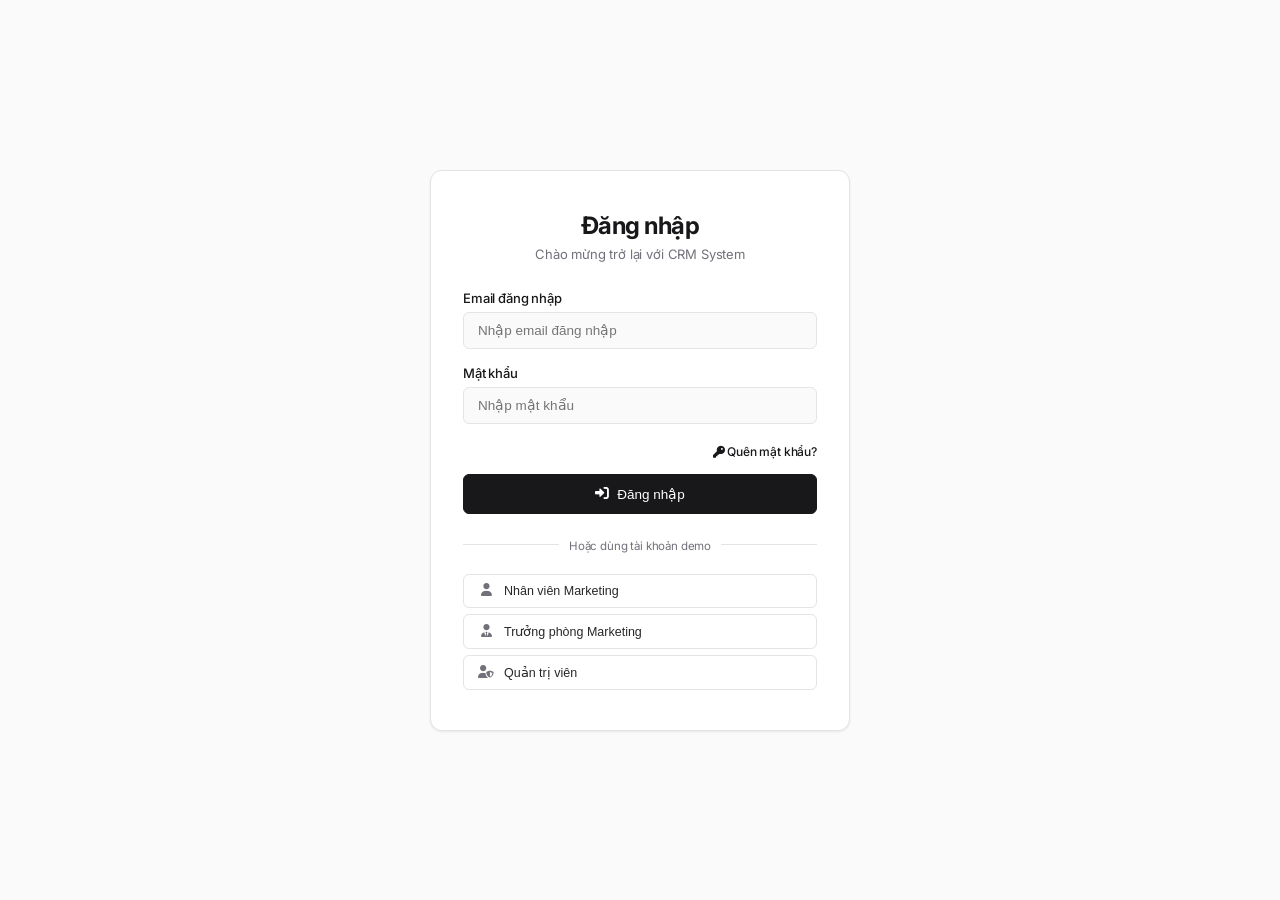
==== commit 8d0623b4: "tạm thêm, call api cho  gộp dữ liệu trùng (chưa test), tối ưu lại toàn bộ giao diện người dùng" ====
--- a/FE/html/dashboard.html
+++ b/FE/html/dashboard.html
@@ -7,35 +7,53 @@
     <link href="https://cdnjs.cloudflare.com/ajax/libs/font-awesome/6.0.0/css/all.min.css" rel="stylesheet">
     <link rel="stylesheet" href="../css/styles.css">
     <link rel="stylesheet" href="../css/dashboard.css">
+    <link rel="stylesheet" href="../css/modals.css">
 </head>
 <body>
+    <!-- ===== SIDEBAR ===== -->
     <div class="sidebar">
         <div class="sidebar-header">
             <i class="fas fa-chart-network"></i> NHÓM 8 DAPM
         </div>
         <ul class="sidebar-menu">
             <li class="active" data-page="dashboard"><i class="fas fa-home"></i> Tổng quan</li>
-            <li data-page="customers"><i class="fas fa-users"></i> Quản lý khách hàng</li>
-            <li data-page="campaigns"><i class="fas fa-bullhorn"></i> Quản lý chiến dịch</li>
-            <li data-page="revenue-sync"><i class="fas fa-file-contract"></i> Hợp đồng - Giao dịch</li>
-            <li data-page="campaign-expenses"><i class="fas fa-money-bill-wave"></i> Chi phí Chiến dịch</li>
+
+            <div class="sidebar-divider"></div>
+
+            <li data-page="customers"><i class="fas fa-users"></i> Khách hàng</li>
+            <li data-page="campaigns"><i class="fas fa-bullhorn"></i> Chiến dịch</li>
+            <li data-page="campaign-expenses"><i class="fas fa-money-bill-wave"></i> Chi phí chiến dịch</li>
+            <li data-page="revenue-sync"><i class="fas fa-file-contract"></i> Hợp đồng & Giao dịch</li>
+
+            <div class="sidebar-divider"></div>
+
             <li data-page="send-message"><i class="fas fa-envelope"></i> Thông điệp</li>
-            <li data-page="trial-management"><i class="fas fa-hourglass-start"></i> Quản lý dùng thử</li>
+            <li data-page="smart-reminders"><i class="fas fa-bell"></i> Nhắc nhở</li>
             <li data-page="automation"><i class="fas fa-robot"></i> Tự động hóa</li>
-            <li data-page="smart-reminders"><i class="fas fa-bell"></i> Nhắc nhở</li>
+            <li data-page="trial-management"><i class="fas fa-hourglass-start"></i> Dùng thử</li>
+
+            <div class="sidebar-divider"></div>
+
             <li data-page="merge-duplicates"><i class="fas fa-code-branch"></i> Gộp dữ liệu</li>
             <li data-page="api-sync"><i class="fas fa-sync-alt"></i> Đồng bộ API</li>
-            <li data-page="financial-sync"><i class="fas fa-dollar-sign"></i> Tích hợp Tài chính</li>
-            <li data-page="advanced"><i class="fas fa-star"></i> Chức năng nâng cao</li>
-            <li data-page="manage-employees"><i class="fas fa-user-tie"></i> Quản lý nhân viên</li>
+            <li data-page="financial-sync"><i class="fas fa-dollar-sign"></i> Tích hợp tài chính</li>
+            <li data-page="advanced"><i class="fas fa-star"></i> Nâng cao</li>
+
+            <div class="sidebar-divider"></div>
+
+            <li data-page="manage-employees"><i class="fas fa-user-tie"></i> Nhân viên</li>
             <li data-page="reports"><i class="fas fa-chart-pie"></i> Báo cáo & Thống kê</li>
+            <li data-page="user-management"><i class="fas fa-users-cog"></i> Người dùng</li>
             <li data-page="trash"><i class="fas fa-trash"></i> Thùng rác</li>
-            <li data-page="user-management"><i class="fas fa-users-cog"></i> Quản lý người dùng</li>
-            <li data-page="settings"><i class="fas fa-cog"></i> Cài đặt hệ thống</li>
+
+            <div class="sidebar-divider"></div>
+
+            <li data-page="settings"><i class="fas fa-cog"></i> Cài đặt</li>
             <li data-page="profile"><i class="fas fa-user"></i> Hồ sơ cá nhân</li>
         </ul>
     </div>
 
+    <!-- ===== MAIN CONTENT ===== -->
     <div class="main-content">
         <header>
             <div class="search-bar">
@@ -49,8 +67,8 @@
                 </div>
                 <div class="avatar" id="userAvatar" onclick="openProfileModal()" style="cursor: pointer;" title="Xem thông tin cá nhân">NV</div>
                 <div class="user-info">
-                    <strong id="userName">Trần Minh Chiến</strong><br>
-                    <small id="userRole" style="color: var(--text-light);">Nhân viên Marketing</small>
+                    <strong id="userName">Trần Minh Chiến</strong>
+                    <small id="userRole">Nhân viên Marketing</small>
                 </div>
                 <button onclick="logout()" style="background: none; border: none; cursor: pointer; color: #94a3b8; font-size: 18px;" title="Đăng xuất">
                     <i class="fas fa-sign-out-alt"></i>
@@ -59,1440 +77,74 @@
         </header>
 
         <main id="mainContent">
-            <!-- Nội dung sẽ được load động -->
+            <!-- Nội dung sẽ được load động bởi app router -->
         </main>
     </div>
 
-    <!-- Modal thêm/sửa khách hàng -->
-    <div id="customerModal" class="modal">
-        <div class="modal-content">
-            <div class="modal-header">
-                <h2 id="customerModalTitle">Thêm Khách Hàng</h2>
-                <button class="close-btn" onclick="closeModal('customerModal')">&times;</button>
-            </div>
-            <form id="customerForm">
-                <div class="form-group">
-                    <label for="customerName">Họ và Tên *</label>
-                    <input type="text" id="customerName" required>
-                </div>
-                <div class="form-group">
-                    <label for="customerEmail">Email *</label>
-                    <input type="email" id="customerEmail" required>
-                </div>
-                <div class="form-group">
-                    <label for="customerPhone">Số điện thoại *</label>
-                    <input type="tel" id="customerPhone" required>
-                </div>
-                <div class="form-group">
-                    <label for="customerCompany">Công ty *</label>
-                    <input type="text" id="customerCompany" required>
-                </div>
-                
-                <!-- Grid 2 cột -->
-                <div style="display: grid; grid-template-columns: 1fr 1fr; gap: 15px;">
-                    <div class="form-group">
-                        <label for="customerStatus">Trạng thái *</label>
-                        <select id="customerStatus" required>
-                            <option value="suspect">Người truy cập</option>
-                            <option value="lead">Khách hàng tiềm năng mới</option>
-                            <option value="prospect">Khách hàng triển vọng</option>
-                            <option value="customer">Khách hàng chính thức</option>
-                            <option value="evangelist">Khách hàng trung thành</option>
-                        </select>
-                    </div>
-                    <div class="form-group">
-                        <label for="customerSource">Nguồn khách hàng</label>
-                        <select id="customerSource">
-                            <option value="facebook">Facebook</option>
-                            <option value="google">Google</option>
-                            <option value="direct">Trực tiếp</option>
-                            <option value="referral">Giới thiệu</option>
-                            <option value="website">Website</option>
-                        </select>
-                    </div>
-                </div>
-                
-                <div style="display: grid; grid-template-columns: 1fr 1fr; gap: 15px;">
-                    <div class="form-group">
-                        <label for="customerIndustry">Ngành nghề</label>
-                        <input type="text" id="customerIndustry" placeholder="VD: Công nghệ, Bán lẻ...">
-                    </div>
-                    <div class="form-group">
-                        <label for="customerAssignedTo">Người phụ trách</label>
-                        <select id="customerAssignedTo">
-                            <option value="">-- Chọn nhân viên --</option>
-                            <!-- Sẽ được load động từ AUTH.users -->
-                        </select>
-                    </div>
-                </div>
-                
-                <!-- Phần dùng thử -->
-                <div style="background: #f8fafc; padding: 15px; border-radius: 8px; margin: 15px 0;">
-                    <h4 style="margin: 0 0 10px 0; color: #475569;">
-                        <i class="fas fa-hourglass-start"></i> Thông tin Dùng thử
-                    </h4>
-                    <div style="display: grid; grid-template-columns: 1fr 1fr; gap: 15px;">
-                        <div class="form-group">
-                            <label for="customerTrialStartDate">Ngày bắt đầu dùng thử</label>
-                            <input type="date" id="customerTrialStartDate">
-                        </div>
-                        <div class="form-group">
-                            <label for="customerTrialDays">Số ngày dùng thử</label>
-                            <input type="number" id="customerTrialDays" min="0" value="0" placeholder="0">
-                        </div>
-                    </div>
-                    <small style="color: #64748b; display: block; margin-top: 5px;">
-                        <i class="fas fa-info-circle"></i> Để trống nếu khách hàng không dùng thử
-                    </small>
-                </div>
-                
-                <div class="form-actions">
-                    <button type="button" class="btn btn-secondary" onclick="closeModal('customerModal')">Hủy</button>
-                    <button type="submit" class="btn btn-primary">Lưu</button>
-                </div>
-            </form>
-        </div>
-    </div>
+    <!-- ===== MODALS CONTAINER (load từ file riêng) ===== -->
+    <div id="modalsContainer"></div>
 
-    <!-- Modal thêm tương tác -->
-    <div id="interactionModal" class="modal">
-        <div class="modal-content">
-            <div class="modal-header">
-                <h2>Thêm Tương tác</h2>
-                <button class="close-btn" onclick="closeModal('interactionModal')">&times;</button>
-            </div>
-            <form id="interactionForm">
-                <div style="display: grid; grid-template-columns: 1fr 1fr; gap: 15px;">
-                    <div class="form-group">
-                        <label for="interactionCustomer">Khách hàng *</label>
-                        <select id="interactionCustomer" required></select>
-                    </div>
-                    <div class="form-group">
-                        <label for="interactionEmployee">Nhân viên thực hiện</label>
-                        <select id="interactionEmployee">
-                            <option value="">-- Chọn nhân viên --</option>
-                            <!-- Sẽ được load động -->
-                        </select>
-                    </div>
-                </div>
-                <div class="form-group">
-                    <label for="interactionType">Loại tương tác *</label>
-                    <select id="interactionType" required>
-                        <option value="call">Gọi điện</option>
-                        <option value="email">Email</option>
-                        <option value="meeting">Cuộc họp</option>
-                        <option value="message">Tin nhắn</option>
-                    </select>
-                </div>
-                <div class="form-group">
-                    <label for="interactionContent">Nội dung *</label>
-                    <textarea id="interactionContent" required></textarea>
-                </div>
-                <div class="form-group">
-                    <label for="interactionNotes">Ghi chú</label>
-                    <textarea id="interactionNotes"></textarea>
-                </div>
-                <div class="form-group">
-                    <label for="interactionFile">Đính kèm file</label>
-                    <div class="file-upload-wrapper">
-                        <input type="file" id="interactionFile" class="file-input" onchange="updateFileName(this, 'interactionFileName')">
-                        <label for="interactionFile" class="file-upload-label">
-                            <i class="fas fa-cloud-upload-alt"></i>
-                            <span id="interactionFileName">Chọn file hoặc kéo thả vào đây</span>
-                        </label>
-                        <small class="file-upload-hint">Hỗ trợ: PDF, DOC, DOCX, XLS, XLSX, JPG, PNG (Tối đa 10MB)</small>
-                    </div>
-                </div>
-                <div class="form-actions">
-                    <button type="button" class="btn btn-secondary" onclick="closeModal('interactionModal')">Hủy</button>
-                    <button type="submit" class="btn btn-primary">Lưu</button>
-                </div>
-            </form>
-        </div>
-    </div>
+    <!-- ===== SCRIPTS ===== -->
+    <!-- API Layer -->
+    <script src="../js/api/api-config.js"></script>
+    <script src="../js/api/api-endpoints.js"></script>
+    <script src="../js/api/api-client.js"></script>
+    <script src="../js/api/api-services.js"></script>
 
-    <!-- Modal thêm chiến dịch -->
-    <div id="campaignModal" class="modal">
-        <div class="modal-content">
-            <div class="modal-header">
-                <h2 id="campaignModalTitle">Thêm Chiến dịch</h2>
-                <button class="close-btn" onclick="closeModal('campaignModal')">&times;</button>
-            </div>
-            <form id="campaignForm">
-                <div class="form-group">
-                    <label for="campaignName">Tên chiến dịch *</label>
-                    <input type="text" id="campaignName" required>
-                </div>
-                <div class="form-group">
-                    <label for="campaignDescription">Mô tả</label>
-                    <textarea id="campaignDescription" rows="3"></textarea>
-                </div>
-                
-                <div style="display: grid; grid-template-columns: 1fr 1fr; gap: 15px;">
-                    <div class="form-group">
-                        <label for="campaignType">Loại chiến dịch *</label>
-                        <select id="campaignType" required>
-                            <option value="">-- Chọn loại --</option>
-                            <option value="Email">Email</option>
-                            <option value="SMS">SMS</option>
-                            <option value="Event">Sự kiện</option>
-                            <option value="Online Ads">Quảng cáo trực tuyến</option>
-                            <option value="Zalo">Zalo</option>
-                            <option value="Khác">Khác</option>
-                        </select>
-                    </div>
-                    <div class="form-group">
-                        <label for="campaignManager">Người quản lý</label>
-                        <select id="campaignManager">
-                            <option value="">-- Chọn người quản lý --</option>
-                            <!-- Sẽ được load động -->
-                        </select>
-                    </div>
-                </div>
-                
-                <div style="display: grid; grid-template-columns: 1fr 1fr; gap: 15px;">
-                    <div class="form-group">
-                        <label for="campaignStartDate">Ngày bắt đầu *</label>
-                        <input type="date" id="campaignStartDate" required>
-                    </div>
-                    <div class="form-group">
-                        <label for="campaignEndDate">Ngày kết thúc *</label>
-                        <input type="date" id="campaignEndDate" required>
-                    </div>
-                </div>
-                
-                <div style="display: grid; grid-template-columns: 1fr 1fr; gap: 15px;">
-                    <div class="form-group">
-                        <label for="campaignBudget">Ngân sách (VND) *</label>
-                        <input type="number" id="campaignBudget" required min="0" step="1000">
-                    </div>
-                    <div class="form-group">
-                        <label for="campaignStatus">Trạng thái *</label>
-                        <select id="campaignStatus" required>
-                            <option value="planning">Lên kế hoạch</option>
-                            <option value="active">Đang chạy</option>
-                            <option value="completed">Hoàn thành</option>
-                        </select>
-                    </div>
-                </div>
-                
-                <div class="form-actions">
-                    <button type="button" class="btn btn-secondary" onclick="closeModal('campaignModal')">Hủy</button>
-                    <button type="submit" class="btn btn-primary">Lưu</button>
-                </div>
-            </form>
-        </div>
-    </div>
-
-    <!-- Modal cập nhật thông tin cá nhân -->
-    <div id="profileModal" class="modal">
-        <div class="modal-content">
-            <div class="modal-header">
-                <h2>Cập nhật Thông tin Cá nhân</h2>
-                <button class="close-btn" onclick="closeModal('profileModal')">&times;</button>
-            </div>
-            <form id="profileForm">
-                <div class="form-group">
-                    <label for="profileName">Họ và Tên</label>
-                    <input type="text" id="profileName" required>
-                </div>
-                <div class="form-group">
-                    <label for="profileEmail">Email</label>
-                    <input type="email" id="profileEmail" required>
-                </div>
-                <div class="form-group">
-                    <label for="profilePhone">Số điện thoại</label>
-                    <input type="tel" id="profilePhone">
-                </div>
-                <div class="form-group">
-                    <label for="profileDepartment">Phòng ban</label>
-                    <input type="text" id="profileDepartment">
-                </div>
-                <div class="form-actions">
-                    <button type="button" class="btn btn-secondary" onclick="closeModal('profileModal')">Hủy</button>
-                    <button type="submit" class="btn btn-primary">Lưu</button>
-                </div>
-            </form>
-        </div>
-    </div>
-
-    <!-- Modal đổi mật khẩu -->
-    <div id="passwordModal" class="modal">
-        <div class="modal-content">
-            <div class="modal-header">
-                <h2>Đổi Mật khẩu</h2>
-                <button class="close-btn" onclick="closeModal('passwordModal')">&times;</button>
-            </div>
-            <form id="passwordForm">
-                <div class="form-group">
-                    <label for="oldPassword">Mật khẩu cũ *</label>
-                    <input type="password" id="oldPassword" autocomplete="current-password" required>
-                </div>
-                <div class="form-group">
-                    <label for="newPassword">Mật khẩu mới *</label>
-                    <input type="password" id="newPassword" autocomplete="new-password" required>
-                </div>
-                <div class="form-group">
-                    <label for="confirmPassword">Xác nhận mật khẩu *</label>
-                    <input type="password" id="confirmPassword" autocomplete="new-password" required>
-                </div>
-                <div class="form-actions">
-                    <button type="button" class="btn btn-secondary" onclick="closeModal('passwordModal')">Hủy</button>
-                    <button type="submit" class="btn btn-primary">Đổi mật khẩu</button>
-                </div>
-            </form>
-        </div>
-    </div>
-
-    <!-- Modal quên mật khẩu -->
-    <div id="forgotPasswordModal" class="modal">
-        <div class="modal-content">
-            <div class="modal-header">
-                <h2>Quên Mật khẩu</h2>
-                <button class="close-btn" onclick="closeModal('forgotPasswordModal')">&times;</button>
-            </div>
-            <form id="forgotPasswordForm">
-                <div class="form-group">
-                    <label for="resetEmail">Email *</label>
-                    <input type="email" id="resetEmail" required>
-                </div>
-                <p style="font-size: 12px; color: #94a3b8; margin-bottom: 15px;">Mật khẩu mới sẽ được gửi đến email của bạn</p>
-                <div class="form-actions">
-                    <button type="button" class="btn btn-secondary" onclick="closeModal('forgotPasswordModal')">Hủy</button>
-                    <button type="submit" class="btn btn-primary">Gửi</button>
-                </div>
-            </form>
-        </div>
-    </div>
-
-    <!-- Modal quản lý mẫu thông điệp -->
-    <div id="templateModal" class="modal">
-        <div class="modal-content">
-            <div class="modal-header">
-                <h2 id="templateModalTitle">Thêm Mẫu Thông điệp</h2>
-                <button class="close-btn" onclick="closeModal('templateModal')">&times;</button>
-            </div>
-            <form id="templateForm">
-                <div class="form-group">
-                    <label for="templateName">Tên mẫu *</label>
-                    <input type="text" id="templateName" required>
-                </div>
-                <div class="form-group">
-                    <label for="templateType">Loại *</label>
-                    <select id="templateType" required>
-                        <option value="email">Email</option>
-                        <option value="sms">SMS</option>
-                        <option value="zalo">Zalo</option>
-                    </select>
-                </div>
-                <div class="form-group">
-                    <label for="templateContent">Nội dung *</label>
-                    <textarea id="templateContent" required style="min-height: 150px;"></textarea>
-                </div>
-                <p style="font-size: 12px; color: #94a3b8;">Sử dụng {customerName}, {date}, {time} để chèn biến động</p>
-                <div class="form-actions">
-                    <button type="button" class="btn btn-secondary" onclick="closeModal('templateModal')">Hủy</button>
-                    <button type="submit" class="btn btn-primary">Lưu</button>
-                </div>
-            </form>
-        </div>
-    </div>
-
-    <!-- Modal gửi thông điệp -->
-    <div id="sendMessageModal" class="modal">
-        <div class="modal-content" style="max-width: 800px; max-height: 85vh;">
-            <div class="modal-header">
-                <h2>Gửi Thông điệp</h2>
-                <button class="close-btn" onclick="closeModal('sendMessageModal')">&times;</button>
-            </div>
-            <form id="sendMessageForm" onsubmit="sendMessage(event)">
-                <div style="padding: 20px; overflow-y: auto; max-height: calc(85vh - 120px);">
-                    <div style="display: grid; grid-template-columns: 1fr 1fr; gap: 15px;">
-                        <div class="form-group">
-                            <label for="messageCustomer">Khách hàng *</label>
-                            <select id="messageCustomer" required></select>
-                        </div>
-                        <div class="form-group">
-                            <label for="messageType">Loại *</label>
-                            <select id="messageType" required>
-                                <option value="email">Email</option>
-                                <option value="sms">SMS</option>
-                                <option value="zalo">Zalo</option>
-                            </select>
-                        </div>
-                    </div>
-                    
-                    <div class="form-group">
-                        <label for="messageTemplate">Chọn mẫu</label>
-                        <select id="messageTemplate"></select>
-                        <small style="color: #94a3b8; display: block; margin-top: 5px;">Chọn mẫu để tự động điền nội dung</small>
-                    </div>
-                    
-                    <div class="form-group">
-                        <label for="messageContent">Nội dung *</label>
-                        <textarea id="messageContent" required style="min-height: 150px;"></textarea>
-                        <small style="color: #94a3b8; display: block; margin-top: 5px;">Sử dụng {customerName}, {date}, {time} để chèn biến động</small>
-                    </div>
-                    
-                    <div style="background: #f8fafc; padding: 15px; border-radius: 8px; margin-bottom: 15px;">
-                        <h4 style="margin-bottom: 10px;">Đính kèm Thông tin Quảng bá</h4>
-                        <div style="display: grid; grid-template-columns: 1fr 1fr; gap: 10px;">
-                            <div class="form-group">
-                                <label for="messagePromoTitle">Tiêu đề Khuyến mãi</label>
-                                <input type="text" id="messagePromoTitle" placeholder="VD: Giảm 20% cho đơn hàng tiếp theo">
-                            </div>
-                            <div class="form-group">
-                                <label for="messagePromoCode">Mã Khuyến mãi</label>
-                                <input type="text" id="messagePromoCode" placeholder="VD: PROMO20">
-                            </div>
-                        </div>
-                        <div class="form-group">
-                            <label for="messagePromoDescription">Mô tả Khuyến mãi</label>
-                            <textarea id="messagePromoDescription" style="min-height: 80px;" placeholder="Mô tả chi tiết về khuyến mãi, điều kiện áp dụng, thời hạn..."></textarea>
-                        </div>
-                        <div style="display: grid; grid-template-columns: 1fr 1fr; gap: 10px;">
-                            <div class="form-group">
-                                <label for="messagePromoExpiry">Hạn sử dụng</label>
-                                <input type="date" id="messagePromoExpiry">
-                            </div>
-                            <div class="form-group">
-                                <label for="messagePromoLink">Liên kết (URL)</label>
-                                <input type="url" id="messagePromoLink" placeholder="https://example.com">
-                            </div>
-                        </div>
-                    </div>
-                    
-                    <div style="background: #f1f5f9; padding: 15px; border-radius: 8px; margin-bottom: 15px;">
-                        <h4 style="margin-bottom: 10px;">Tùy chọn Gửi</h4>
-                        <div style="display: grid; grid-template-columns: 1fr 1fr; gap: 10px;">
-                            <label style="display: flex; align-items: center; gap: 8px;">
-                                <input type="checkbox" id="messageSchedule">
-                                <span>Lên lịch gửi</span>
-                            </label>
-                            <div id="scheduleTime" style="display: none;">
-                                <input type="datetime-local" id="messageScheduleTime">
-                            </div>
-                        </div>
-                        <label style="display: flex; align-items: center; gap: 8px; margin-top: 10px;">
-                            <input type="checkbox" id="messageTrackOpen" checked>
-                            <span>Theo dõi mở thư</span>
-                        </label>
-                    </div>
-                    
-                    <div class="form-group">
-                        <label for="messageNotes">Ghi chú nội bộ</label>
-                        <textarea id="messageNotes" style="min-height: 60px;" placeholder="Ghi chú cho nhân viên khác..."></textarea>
-                    </div>
-                </div>
-                
-                <div class="form-actions" style="padding: 15px 20px; border-top: 1px solid #e2e8f0;">
-                    <button type="button" class="btn btn-secondary" onclick="closeModal('sendMessageModal')">Hủy</button>
-                    <button type="submit" class="btn btn-primary">Gửi Thông điệp</button>
-                </div>
-            </form>
-        </div>
-    </div>
-
-    <!-- Modal xem chi tiết khách hàng -->
-    <div id="customerDetailModal" class="modal">
-        <div class="modal-content" style="max-width: 900px; max-height: 85vh;">
-            <div class="modal-header">
-                <h2>Chi tiết Khách hàng</h2>
-                <button class="close-btn" onclick="closeModal('customerDetailModal')">&times;</button>
-            </div>
-            <div style="padding: 20px;">
-                <div class="tabs">
-                    <button class="tab-btn active" onclick="switchTab('detail-info')">Thông tin</button>
-                    <button class="tab-btn" onclick="switchTab('detail-interactions')">Tương tác</button>
-                    <button class="tab-btn" onclick="switchTab('detail-campaigns')">Chiến dịch</button>
-                </div>
-                
-                <div id="detail-info" class="tab-content active">
-                    <div style="display: grid; grid-template-columns: 1fr 1fr; gap: 20px;">
-                        <div>
-                            <p><strong>Họ và Tên:</strong> <span id="detailName"></span></p>
-                            <p><strong>Email:</strong> <span id="detailEmail"></span></p>
-                            <p><strong>Số điện thoại:</strong> <span id="detailPhone"></span></p>
-                            <p><strong>Công ty:</strong> <span id="detailCompany"></span></p>
-                        </div>
-                        <div>
-                            <p><strong>Trạng thái:</strong> <span id="detailStatus"></span></p>
-                            <p><strong>Nguồn:</strong> <span id="detailSource"></span></p>
-                            <p><strong>Ngành nghề:</strong> <span id="detailIndustry"></span></p>
-                            <p><strong>Điểm Lead:</strong> <span id="detailScore"></span></p>
-                        </div>
-                    </div>
-                    <div style="margin-top: 20px;">
-                        <p><strong>Ngày tạo:</strong> <span id="detailCreatedDate"></span></p>
-                        <p><strong>Tương tác cuối:</strong> <span id="detailLastInteraction"></span></p>
-                    </div>
-                </div>
-                
-                <div id="detail-interactions" class="tab-content">
-                    <div style="margin-bottom: 20px;">
-                        <h3 style="margin-bottom: 15px;">Danh sách Tương tác</h3>
-                        <table style="width: 100%; margin-bottom: 20px;">
-                            <thead>
-                                <tr>
-                                    <th>Loại</th>
-                                    <th>Nội dung</th>
-                                    <th>Ngày</th>
-                                    <th>Ghi chú</th>
-                                </tr>
-                            </thead>
-                            <tbody id="detailInteractionsTable">
-                            </tbody>
-                        </table>
-                    </div>
-                    
-                    <div style="background: #f8fafc; padding: 20px; border-radius: 8px;">
-                        <h3 style="margin-bottom: 15px;">Thêm Tương tác Mới</h3>
-                        <form id="detailInteractionForm" onsubmit="saveDetailInteraction(event)">
-                            <div style="display: grid; grid-template-columns: 1fr 1fr; gap: 15px;">
-                                <div class="form-group">
-                                    <label for="detailInteractionType">Loại tương tác *</label>
-                                    <select id="detailInteractionType" required>
-                                        <option value="call">Gọi điện</option>
-                                        <option value="email">Email</option>
-                                        <option value="meeting">Cuộc họp</option>
-                                        <option value="message">Tin nhắn</option>
-                                    </select>
-                                </div>
-                                <div class="form-group">
-                                    <label for="detailInteractionDate">Ngày *</label>
-                                    <input type="date" id="detailInteractionDate" required>
-                                </div>
-                            </div>
-                            <div class="form-group">
-                                <label for="detailInteractionContent">Nội dung *</label>
-                                <textarea id="detailInteractionContent" required style="min-height: 80px;"></textarea>
-                            </div>
-                            <div class="form-group">
-                                <label for="detailInteractionNotes">Ghi chú</label>
-                                <textarea id="detailInteractionNotes" style="min-height: 60px;"></textarea>
-                            </div>
-                            <div class="form-group">
-                                <label for="detailInteractionFile">Đính kèm file</label>
-                                <div class="file-upload-wrapper">
-                                    <input type="file" id="detailInteractionFile" class="file-input" onchange="updateFileName(this, 'detailInteractionFileName')">
-                                    <label for="detailInteractionFile" class="file-upload-label">
-                                        <i class="fas fa-cloud-upload-alt"></i>
-                                        <span id="detailInteractionFileName">Chọn file hoặc kéo thả vào đây</span>
-                                    </label>
-                                    <small class="file-upload-hint">Hỗ trợ: PDF, DOC, DOCX, XLS, XLSX, JPG, PNG (Tối đa 10MB)</small>
-                                </div>
-                            </div>
-                            <div class="form-actions">
-                                <button type="submit" class="btn btn-primary">Thêm Tương tác</button>
-                            </div>
-                        </form>
-                    </div>
-                </div>
-                
-                <div id="detail-campaigns" class="tab-content">
-                    <table style="width: 100%; margin-top: 10px;">
-                        <thead>
-                            <tr>
-                                <th>Tên Chiến dịch</th>
-                                <th>Trạng thái</th>
-                                <th>Ngày bắt đầu</th>
-                                <th>Ngày kết thúc</th>
-                            </tr>
-                        </thead>
-                        <tbody id="detailCampaignsTable">
-                        </tbody>
-                    </table>
-                </div>
-            </div>
-        </div>
-    </div>
-
-
-
-    <!-- Modal tự động hóa marketing -->
-    <div id="automationModal" class="modal">
-        <div class="modal-content" style="max-width: 900px;">
-            <div class="modal-header">
-                <h2>Tự động hóa Marketing</h2>
-                <button class="close-btn" onclick="closeModal('automationModal')">&times;</button>
-            </div>
-            <div style="padding: 20px;">
-                <div class="tabs">
-                    <button class="tab-btn active" onclick="switchTab('automation-workflow')">Kịch bản chăm sóc</button>
-                    <button class="tab-btn" onclick="switchTab('automation-scoring')">Chấm điểm tiềm năng</button>
-                </div>
-                
-                <div id="automation-workflow" class="tab-content active">
-                    <h3>Tạo Kịch bản Chăm sóc Tự động</h3>
-                    <div style="background: #f1f5f9; padding: 20px; border-radius: 8px; margin-top: 15px;">
-                        <div class="form-group">
-                            <label for="workflowName">Tên Kịch bản *</label>
-                            <input type="text" id="workflowName" placeholder="VD: Chăm sóc Lead mới">
-                        </div>
-                        <div class="form-group">
-                            <label for="workflowTrigger">Điều kiện kích hoạt *</label>
-                            <select id="workflowTrigger">
-                                <option value="new_lead">Khách hàng mới (Lead)</option>
-                                <option value="email_open">Khách hàng mở Email</option>
-                                <option value="form_submit">Khách hàng điền Form</option>
-                                <option value="page_visit">Khách hàng truy cập trang</option>
-                            </select>
-                        </div>
-                        
-                        <h4 style="margin-top: 20px;">Chuỗi Hành động</h4>
-                        <div id="workflowActions" style="background: white; padding: 15px; border-radius: 5px;">
-                            <div style="display: flex; gap: 10px; margin-bottom: 10px;">
-                                <select style="flex: 1; padding: 8px; border: 1px solid #e2e8f0; border-radius: 5px;">
-                                    <option value="">-- Chọn hành động --</option>
-                                    <option value="send_email">Gửi Email</option>
-                                    <option value="send_sms">Gửi SMS</option>
-                                    <option value="create_task">Tạo Nhiệm vụ</option>
-                                    <option value="wait">Chờ (ngày)</option>
-                                    <option value="condition">Điều kiện</option>
-                                </select>
-                                <button class="btn btn-primary" style="padding: 8px 15px;">Thêm</button>
-                            </div>
-                            <div style="background: #f8fafc; padding: 10px; border-radius: 5px; border-left: 3px solid #2563eb;">
-                                <p>1. Gửi Email: "Giới thiệu sản phẩm"</p>
-                            </div>
-                            <div style="background: #f8fafc; padding: 10px; border-radius: 5px; border-left: 3px solid #2563eb; margin-top: 10px;">
-                                <p>2. Chờ 3 ngày</p>
-                            </div>
-                            <div style="background: #f8fafc; padding: 10px; border-radius: 5px; border-left: 3px solid #2563eb; margin-top: 10px;">
-                                <p>3. Điều kiện: Nếu khách mở email → Tạo nhắc nhở gọi điện</p>
-                            </div>
-                        </div>
-                        
-                        <div class="form-actions" style="margin-top: 20px;">
-                            <button type="button" class="btn btn-secondary" onclick="closeModal('automationModal')">Hủy</button>
-                            <button type="button" class="btn btn-primary">Lưu Kịch bản</button>
-                        </div>
-                    </div>
-                </div>
-                
-                <div id="automation-scoring" class="tab-content">
-                    <h3>Chấm điểm Tiềm năng (Lead Scoring)</h3>
-                    <div style="background: #f1f5f9; padding: 20px; border-radius: 8px; margin-top: 15px;">
-                        <table style="width: 100%;">
-                            <thead>
-                                <tr>
-                                    <th>Hành động</th>
-                                    <th>Điểm</th>
-                                    <th>Hành động</th>
-                                </tr>
-                            </thead>
-                            <tbody>
-                                <tr>
-                                    <td>Khách truy cập trang bảng giá</td>
-                                    <td><input type="number" value="10" style="width: 60px; padding: 5px;"></td>
-                                    <td><button class="btn-delete" style="padding: 5px 10px;"><i class="fas fa-trash"></i></button></td>
-                                </tr>
-                                <tr>
-                                    <td>Khách tải tài liệu</td>
-                                    <td><input type="number" value="5" style="width: 60px; padding: 5px;"></td>
-                                    <td><button class="btn-delete" style="padding: 5px 10px;"><i class="fas fa-trash"></i></button></td>
-                                </tr>
-                                <tr>
-                                    <td>Khách mở Email</td>
-                                    <td><input type="number" value="3" style="width: 60px; padding: 5px;"></td>
-                                    <td><button class="btn-delete" style="padding: 5px 10px;"><i class="fas fa-trash"></i></button></td>
-                                </tr>
-                                <tr>
-                                    <td>Khách click link trong Email</td>
-                                    <td><input type="number" value="8" style="width: 60px; padding: 5px;"></td>
-                                    <td><button class="btn-delete" style="padding: 5px 10px;"><i class="fas fa-trash"></i></button></td>
-                                </tr>
-                            </tbody>
-                        </table>
-                        
-                        <div style="margin-top: 20px; padding: 15px; background: white; border-radius: 5px;">
-                            <h4>Ngưỡng Chuyển đổi</h4>
-                            <div class="form-group">
-                                <label>Điểm ≥ <input type="number" value="50" style="width: 60px; padding: 5px;"> → Chuyển trạng thái thành "Khách hàng nóng"</label>
-                            </div>
-                        </div>
-                        
-                        <div class="form-actions" style="margin-top: 20px;">
-                            <button type="button" class="btn btn-secondary" onclick="closeModal('automationModal')">Hủy</button>
-                            <button type="button" class="btn btn-primary">Lưu Cấu hình</button>
-                        </div>
-                    </div>
-                </div>
-            </div>
-        </div>
-    </div>
-
-    <!-- Modal quản lý trạng thái dùng thử -->
-    <div id="trialModal" class="modal">
-        <div class="modal-content" style="max-width: 700px;">
-            <div class="modal-header">
-                <h2 id="trialModalTitle">Thêm dùng thử</h2>
-                <button class="close-btn" onclick="closeModal('trialModal')">&times;</button>
-            </div>
-            <form id="trialForm" onsubmit="saveTrial(event)">
-                <div style="padding: 20px; overflow-y: auto; max-height: calc(85vh - 120px);">
-                    <div class="form-group">
-                        <label for="trialCustomer">Khách hàng *</label>
-                        <select id="trialCustomer" required></select>
-                    </div>
-                    
-                    <div style="display: grid; grid-template-columns: 1fr 1fr; gap: 15px;">
-                        <div class="form-group">
-                            <label for="trialStartDate">Ngày Bắt đầu *</label>
-                            <input type="date" id="trialStartDate" required>
-                        </div>
-                        <div class="form-group">
-                            <label for="trialDays">Số ngày Dùng thử *</label>
-                            <input type="number" id="trialDays" value="30" min="1" required>
-                        </div>
-                    </div>
-                    
-                    <div style="background: #f1f5f9; padding: 15px; border-radius: 8px; margin-bottom: 15px;">
-                        <p><strong>Ngày Kết thúc dự kiến:</strong> <span id="trialEndDateDisplay">-</span></p>
-                        <p><strong>Thời gian Còn lại:</strong> <span id="trialRemainingDisplay">-</span></p>
-                    </div>
-                    
-                    <div style="display: grid; grid-template-columns: 1fr 1fr; gap: 15px;">
-                        <div class="form-group">
-                            <label for="trialReminderDays">Nhắc nhở trước (ngày)</label>
-                            <input type="number" id="trialReminderDays" value="3" min="1">
-                        </div>
-                        <div class="form-group">
-                            <label for="trialReminderEmail">Email Nhắc nhở</label>
-                            <input type="email" id="trialReminderEmail" placeholder="Để trống = dùng email khách hàng">
-                        </div>
-                    </div>
-                    
-                    <div class="form-group">
-                        <label for="trialNotes">Ghi chú</label>
-                        <textarea id="trialNotes" style="min-height: 80px;" placeholder="Ghi chú về dùng thử..."></textarea>
-                    </div>
-                    
-                    <div style="background: #fef3c7; padding: 15px; border-radius: 8px; margin-bottom: 15px;">
-                        <h4 style="margin-bottom: 10px; color: #92400e;">Thông tin Dùng thử</h4>
-                        <div style="display: grid; grid-template-columns: 1fr 1fr; gap: 10px;">
-                            <div>
-                                <p><strong>Tính năng:</strong></p>
-                                <label style="display: flex; align-items: center; gap: 8px;">
-                                    <input type="checkbox" id="trialFeature1" checked>
-                                    <span>Tính năng cơ bản</span>
-                                </label>
-                                <label style="display: flex; align-items: center; gap: 8px;">
-                                    <input type="checkbox" id="trialFeature2" checked>
-                                    <span>Tính năng nâng cao</span>
-                                </label>
-                            </div>
-                            <div>
-                                <p><strong>Hỗ trợ:</strong></p>
-                                <label style="display: flex; align-items: center; gap: 8px;">
-                                    <input type="checkbox" id="trialSupport1" checked>
-                                    <span>Email support</span>
-                                </label>
-                                <label style="display: flex; align-items: center; gap: 8px;">
-                                    <input type="checkbox" id="trialSupport2">
-                                    <span>Phone support</span>
-                                </label>
-                            </div>
-                        </div>
-                    </div>
-                </div>
-                
-                <div class="form-actions" style="padding: 15px 20px; border-top: 1px solid #e2e8f0;">
-                    <button type="button" class="btn btn-secondary" onclick="closeModal('trialModal')">Hủy</button>
-                    <button type="submit" class="btn btn-primary">Lưu</button>
-                </div>
-            </form>
-        </div>
-    </div>
-
-    <!-- Modal chi tiết dùng thử -->
-    <div id="trialDetailModal" class="modal">
-        <div class="modal-content" style="max-width: 700px;">
-            <div class="modal-header">
-                <h2>Chi tiết Dùng thử</h2>
-                <button class="close-btn" onclick="closeModal('trialDetailModal')">&times;</button>
-            </div>
-            <div style="padding: 20px;">
-                <div style="display: grid; grid-template-columns: 1fr 1fr; gap: 20px; margin-bottom: 20px;">
-                    <div>
-                        <p><strong>Khách hàng:</strong></p>
-                        <p id="detailTrialCustomer" style="color: #0f172a; font-size: 16px; margin-bottom: 15px;"></p>
-                        
-                        <p><strong>Ngày Bắt đầu:</strong></p>
-                        <p id="detailTrialStartDate" style="color: #334155; margin-bottom: 15px;"></p>
-                        
-                        <p><strong>Ngày Kết thúc:</strong></p>
-                        <p id="detailTrialEndDate" style="color: #334155; margin-bottom: 15px;"></p>
-                    </div>
-                    <div>
-                        <p><strong>Thời gian Còn lại:</strong></p>
-                        <p id="detailTrialRemaining" style="color: #2B4856; font-weight: 600; font-size: 18px; margin-bottom: 15px;"></p>
-                        
-                        <p><strong>Trạng thái:</strong></p>
-                        <p id="detailTrialStatus" style="margin-bottom: 15px;"></p>
-                        
-                        <p><strong>Nhắc nhở trước:</strong></p>
-                        <p id="detailTrialReminder" style="color: #334155; margin-bottom: 15px;"></p>
-                    </div>
-                </div>
-                
-                <div style="background: #f8fafc; padding: 15px; border-radius: 8px; margin-bottom: 15px;">
-                    <p><strong>Ghi chú:</strong></p>
-                    <p id="detailTrialNotes" style="color: #334155;"></p>
-                </div>
-                
-                <div class="form-actions">
-                    <button type="button" class="btn btn-secondary" onclick="closeModal('trialDetailModal')">Đóng</button>
-                    <button type="button" class="btn btn-primary" onclick="editTrialFromDetail()">Chỉnh sửa</button>
-                </div>
-            </div>
-        </div>
-    </div>
-
-    <!-- Modal gộp khách hàng trùng lặp -->
-    <div id="mergeModal" class="modal">
-        <div class="modal-content">
-            <div class="modal-header">
-                <h2>Gộp Khách hàng Trùng lặp</h2>
-                <button class="close-btn" onclick="closeModal('mergeModal')">&times;</button>
-            </div>
-            <div style="padding: 20px;">
-                <div style="background: #fef3c7; padding: 15px; border-radius: 5px; margin-bottom: 20px;">
-                    <p><i class="fas fa-exclamation-triangle"></i> <strong>Cảnh báo:</strong> Hệ thống phát hiện khách hàng trùng lặp</p>
-                </div>
-                
-                <div style="display: grid; grid-template-columns: 1fr 1fr; gap: 20px;">
-                    <div style="border: 1px solid #e2e8f0; padding: 15px; border-radius: 5px;">
-                        <h4>Khách hàng 1</h4>
-                        <p><strong>Tên:</strong> Nguyễn Văn A</p>
-                        <p><strong>Email:</strong> nguyenvana@gmail.com</p>
-                        <p><strong>SĐT:</strong> 0987654321</p>
-                        <p><strong>Tương tác:</strong> 5</p>
-                    </div>
-                    <div style="border: 1px solid #e2e8f0; padding: 15px; border-radius: 5px;">
-                        <h4>Khách hàng 2</h4>
-                        <p><strong>Tên:</strong> Nguyễn A</p>
-                        <p><strong>Email:</strong> nguyena@gmail.com</p>
-                        <p><strong>SĐT:</strong> 0987654321</p>
-                        <p><strong>Tương tác:</strong> 2</p>
-                    </div>
-                </div>
-                
-                <div style="margin-top: 20px; padding: 15px; background: #f1f5f9; border-radius: 5px;">
-                    <p><strong>Hành động:</strong> Gộp tất cả tương tác của khách hàng 2 vào khách hàng 1 và xóa khách hàng 2</p>
-                </div>
-                
-                <div class="form-actions" style="margin-top: 20px;">
-                    <button type="button" class="btn btn-secondary" onclick="closeModal('mergeModal')">Hủy</button>
-                    <button type="button" class="btn btn-danger">Gộp Khách hàng</button>
-                </div>
-            </div>
-        </div>
-    </div>
-
-    <!-- Modal phân bổ khách hàng -->
-    <div id="assignModal" class="modal">
-        <div class="modal-content">
-            <div class="modal-header">
-                <h2>Phân bổ Khách hàng</h2>
-                <button class="close-btn" onclick="closeModal('assignModal')">&times;</button>
-            </div>
-            <div style="padding: 20px;">
-                <div class="form-group">
-                    <label for="assignMethod">Phương pháp phân bổ *</label>
-                    <select id="assignMethod" onchange="updateAssignUI()">
-                        <option value="manual">Thủ công</option>
-                        <option value="round_robin">Xoay vòng chia đều</option>
-                        <option value="ratio">Chia theo tỷ lệ</option>
-                    </select>
-                </div>
-                
-                <div id="assignManual" style="display: none;">
-                    <div class="form-group">
-                        <label for="assignEmployee">Chọn nhân viên *</label>
-                        <select id="assignEmployee">
-                            <option value="">-- Chọn --</option>
-                            <option value="1">Trần Minh Chiến</option>
-                            <option value="2">Nguyễn Văn B</option>
-                        </select>
-                    </div>
-                    <div class="form-group">
-                        <label for="assignCustomers">Chọn khách hàng *</label>
-                        <div style="border: 1px solid #e2e8f0; padding: 10px; border-radius: 5px; max-height: 200px; overflow-y: auto;">
-                            <label><input type="checkbox"> Nguyễn Văn A</label><br>
-                            <label><input type="checkbox"> Trần Thị B</label><br>
-                            <label><input type="checkbox"> Lê Văn C</label><br>
-                            <label><input type="checkbox"> Phạm Thị D</label>
-                        </div>
-                    </div>
-                </div>
-                
-                <div id="assignRoundRobin" style="display: none;">
-                    <div style="background: #f1f5f9; padding: 15px; border-radius: 5px;">
-                        <p><strong>Phương pháp:</strong> Chia đều khách hàng cho các nhân viên đang online</p>
-                        <p style="margin-top: 10px;"><strong>Nhân viên:</strong></p>
-                        <label><input type="checkbox" checked> Trần Minh Chiến (Online)</label><br>
-                        <label><input type="checkbox"> Nguyễn Văn B (Offline)</label>
-                    </div>
-                </div>
-                
-                <div id="assignRatio" style="display: none;">
-                    <div style="background: #f1f5f9; padding: 15px; border-radius: 5px;">
-                        <p><strong>Chia theo tỷ lệ:</strong></p>
-                        <div style="display: grid; grid-template-columns: 1fr 1fr; gap: 10px; margin-top: 10px;">
-                            <div>
-                                <label>Trần Minh Chiến: <input type="number" value="60" style="width: 50px;"> %</label>
-                            </div>
-                            <div>
-                                <label>Nguyễn Văn B: <input type="number" value="40" style="width: 50px;"> %</label>
-                            </div>
-                        </div>
-                    </div>
-                </div>
-                
-                <div class="form-actions" style="margin-top: 20px;">
-                    <button type="button" class="btn btn-secondary" onclick="closeModal('assignModal')">Hủy</button>
-                    <button type="button" class="btn btn-primary">Phân bổ</button>
-                </div>
-            </div>
-        </div>
-    </div>
-
-    <!-- Modal chi tiết chiến dịch -->
-    <div id="campaignDetailModal" class="modal">
-        <div class="modal-content" style="max-width: 700px;">
-            <div class="modal-header">
-                <h2>Chi tiết Chiến dịch</h2>
-                <button class="close-btn" onclick="closeModal('campaignDetailModal')">&times;</button>
-            </div>
-            <div style="padding: 20px;">
-                <div style="display: grid; grid-template-columns: 1fr 1fr; gap: 20px;">
-                    <div>
-                        <p><strong>Tên chiến dịch:</strong></p>
-                        <p id="detailCampaignName" style="color: #0f172a; font-size: 16px; margin-bottom: 15px;"></p>
-                        
-                        <p><strong>Ngày bắt đầu:</strong></p>
-                        <p id="detailCampaignStartDate" style="color: #334155; margin-bottom: 15px;"></p>
-                        
-                        <p><strong>Ngày kết thúc:</strong></p>
-                        <p id="detailCampaignEndDate" style="color: #334155; margin-bottom: 15px;"></p>
-                    </div>
-                    <div>
-                        <p><strong>Ngân sách:</strong></p>
-                        <p id="detailCampaignBudget" style="color: #2B4856; font-weight: 600; font-size: 16px; margin-bottom: 15px;"></p>
-                        
-                        <p><strong>Trạng thái:</strong></p>
-                        <p id="detailCampaignStatus" style="margin-bottom: 15px;"></p>
-                        
-                        <p><strong>Mô tả:</strong></p>
-                        <p id="detailCampaignDescription" style="color: #334155; margin-bottom: 15px;"></p>
-                    </div>
-                </div>
-                <div class="form-actions" style="margin-top: 20px;">
-                    <button type="button" class="btn btn-secondary" onclick="closeModal('campaignDetailModal')">Đóng</button>
-                </div>
-            </div>
-        </div>
-    </div>
-
-    <!-- Modal đề nghị xóa khách hàng -->
-    <div id="requestDeleteModal" class="modal">
-        <div class="modal-content" style="max-width: 500px;">
-            <div class="modal-header">
-                <h2>Đề nghị Xóa Khách hàng</h2>
-                <button class="close-btn" onclick="closeModal('requestDeleteModal')">&times;</button>
-            </div>
-            <form id="requestDeleteForm" onsubmit="submitDeleteRequest(event)">
-                <div style="padding: 20px;">
-                    <div class="form-group">
-                        <label><strong>Khách hàng:</strong></label>
-                        <p id="requestDeleteCustomerName" style="color: #0f172a; font-size: 16px; margin-bottom: 15px;"></p>
-                    </div>
-                    <div class="form-group">
-                        <label for="requestDeleteReason">Lí do đề nghị xóa *</label>
-                        <textarea id="requestDeleteReason" required style="min-height: 100px;"></textarea>
-                    </div>
-                    <div class="form-actions">
-                        <button type="button" class="btn btn-secondary" onclick="closeModal('requestDeleteModal')">Hủy</button>
-                        <button type="submit" class="btn btn-primary">Gửi Đề nghị</button>
-                    </div>
-                </div>
-            </form>
-        </div>
-    </div>
-
-    <!-- Modal tạo/sửa kịch bản chăm sóc -->
-    <div id="workflowModal" class="modal">
-        <div class="modal-content" style="max-width: 900px; max-height: 85vh;">
-            <div class="modal-header">
-                <h2 id="workflowModalTitle">Tạo Kịch bản Chăm sóc</h2>
-                <button class="close-btn" onclick="closeModal('workflowModal')">&times;</button>
-            </div>
-            <form id="workflowForm" onsubmit="saveWorkflow(event)">
-                <div style="padding: 20px; overflow-y: auto; max-height: calc(85vh - 120px);">
-                    <div class="form-group">
-                        <label for="workflowName">Tên Kịch bản *</label>
-                        <input type="text" id="workflowName" placeholder="VD: Chăm sóc Lead mới" required>
-                    </div>
-                    
-                    <div class="form-group">
-                        <label for="workflowTrigger">Điều kiện Kích hoạt *</label>
-                        <select id="workflowTrigger" required>
-                            <option value="new_lead">Khách hàng mới (Lead)</option>
-                            <option value="email_open">Khách hàng mở Email</option>
-                            <option value="email_not_opened">Khách hàng không mở Email</option>
-                            <option value="form_submit">Khách hàng điền Form</option>
-                            <option value="page_visit">Khách hàng truy cập trang</option>
-                            <option value="high_score">Khách hàng đạt điểm cao</option>
-                        </select>
-                    </div>
-                    
-                    <div style="background: #f8fafc; padding: 20px; border-radius: 8px; margin-bottom: 15px;">
-                        <h3 style="margin-bottom: 15px;">Chuỗi Hành động</h3>
-                        <div id="workflowActions" style="background: white; padding: 15px; border-radius: 5px; border: 1px solid #e2e8f0;">
-                            <div style="display: flex; gap: 10px; margin-bottom: 15px;">
-                                <select id="actionType" style="flex: 1; padding: 8px; border: 1px solid #e2e8f0; border-radius: 5px;">
-                                    <option value="">-- Chọn hành động --</option>
-                                    <option value="send_email">Gửi Email</option>
-                                    <option value="send_sms">Gửi SMS</option>
-                                    <option value="create_task">Tạo Nhiệm vụ</option>
-                                    <option value="wait">Chờ (ngày)</option>
-                                    <option value="condition">Điều kiện</option>
-                                </select>
-                                <button type="button" class="btn btn-primary" style="padding: 8px 15px;" onclick="addWorkflowAction()">Thêm</button>
-                            </div>
-                            <div id="actionsList" style="max-height: 300px; overflow-y: auto;">
-                                <div style="background: #f8fafc; padding: 10px; border-radius: 5px; border-left: 3px solid #2563eb; margin-bottom: 10px;">
-                                    <p>1. Gửi Email: "Giới thiệu sản phẩm"</p>
-                                </div>
-                                <div style="background: #f8fafc; padding: 10px; border-radius: 5px; border-left: 3px solid #2563eb; margin-bottom: 10px;">
-                                    <p>2. Chờ 3 ngày</p>
-                                </div>
-                                <div style="background: #f8fafc; padding: 10px; border-radius: 5px; border-left: 3px solid #2563eb;">
-                                    <p>3. Điều kiện: Nếu khách mở email → Tạo nhắc nhở gọi điện</p>
-                                </div>
-                            </div>
-                        </div>
-                    </div>
-                    
-                    <div style="display: grid; grid-template-columns: 1fr 1fr; gap: 15px;">
-                        <div class="form-group">
-                            <label for="workflowStatus">Trạng thái *</label>
-                            <select id="workflowStatus" required>
-                                <option value="active">Hoạt động</option>
-                                <option value="inactive">Tạm dừng</option>
-                            </select>
-                        </div>
-                        <div class="form-group">
-                            <label for="workflowDescription">Mô tả</label>
-                            <input type="text" id="workflowDescription" placeholder="Mô tả kịch bản...">
-                        </div>
-                    </div>
-                </div>
-                
-                <div class="form-actions" style="padding: 15px 20px; border-top: 1px solid #e2e8f0;">
-                    <button type="button" class="btn btn-secondary" onclick="closeModal('workflowModal')">Hủy</button>
-                    <button type="submit" class="btn btn-primary">Lưu Kịch bản</button>
-                </div>
-            </form>
-        </div>
-    </div>
-
-    <!-- Modal xem chi tiết kịch bản -->
-    <div id="workflowDetailModal" class="modal">
-        <div class="modal-content" style="max-width: 800px;">
-            <div class="modal-header">
-                <h2>Chi tiết Kịch bản Chăm sóc</h2>
-                <button class="close-btn" onclick="closeModal('workflowDetailModal')">&times;</button>
-            </div>
-            <div style="padding: 20px;">
-                <div style="display: grid; grid-template-columns: 1fr 1fr; gap: 20px; margin-bottom: 20px;">
-                    <div>
-                        <p><strong>Tên Kịch bản:</strong></p>
-                        <p id="detailWorkflowName" style="color: #0f172a; font-size: 16px; margin-bottom: 15px;"></p>
-                        
-                        <p><strong>Điều kiện Kích hoạt:</strong></p>
-                        <p id="detailWorkflowTrigger" style="color: #334155; margin-bottom: 15px;"></p>
-                    </div>
-                    <div>
-                        <p><strong>Trạng thái:</strong></p>
-                        <p id="detailWorkflowStatus" style="margin-bottom: 15px;"></p>
-                        
-                        <p><strong>Ngày Tạo:</strong></p>
-                        <p id="detailWorkflowDate" style="color: #334155; margin-bottom: 15px;"></p>
-                    </div>
-                </div>
-                
-                <div style="background: #f8fafc; padding: 15px; border-radius: 8px; margin-bottom: 15px;">
-                    <h3 style="margin-bottom: 10px;">Chuỗi Hành động</h3>
-                    <div id="detailWorkflowActions" style="background: white; padding: 10px; border-radius: 5px;"></div>
-                </div>
-                
-                <div class="form-actions">
-                    <button type="button" class="btn btn-secondary" onclick="closeModal('workflowDetailModal')">Đóng</button>
-                    <button type="button" class="btn btn-primary" onclick="editWorkflowFromDetail()">Chỉnh sửa</button>
-                </div>
-            </div>
-        </div>
-    </div>
-
-    <!-- Modal tạo/sửa quy tắc chấm điểm -->
-    <div id="scoringRuleModal" class="modal">
-        <div class="modal-content" style="max-width: 600px;">
-            <div class="modal-header">
-                <h2 id="scoringRuleModalTitle">Thêm Quy tắc Chấm điểm</h2>
-                <button class="close-btn" onclick="closeModal('scoringRuleModal')">&times;</button>
-            </div>
-            <form id="scoringRuleForm" onsubmit="saveScoringRule(event)">
-                <div style="padding: 20px;">
-                    <div class="form-group">
-                        <label for="scoringAction">Hành động *</label>
-                        <input type="text" id="scoringAction" placeholder="VD: Khách truy cập trang bảng giá" required>
-                    </div>
-                    
-                    <div class="form-group">
-                        <label for="scoringPoints">Điểm *</label>
-                        <input type="number" id="scoringPoints" min="1" placeholder="VD: 10" required>
-                    </div>
-                    
-                    <div class="form-group">
-                        <label style="display: flex; align-items: center; gap: 8px;">
-                            <input type="checkbox" id="scoringActive" checked>
-                            <span>Kích hoạt quy tắc này</span>
-                        </label>
-                    </div>
-                </div>
-                
-                <div class="form-actions" style="padding: 15px 20px; border-top: 1px solid #e2e8f0;">
-                    <button type="button" class="btn btn-secondary" onclick="closeModal('scoringRuleModal')">Hủy</button>
-                    <button type="submit" class="btn btn-primary">Lưu Quy tắc</button>
-                </div>
-            </form>
-        </div>
-    </div>
-
-    <!-- Modal tạo/sửa lịch hẹn -->
-    <div id="appointmentModal" class="modal">
-        <div class="modal-content" style="max-width: 700px;">
-            <div class="modal-header">
-                <h2 id="appointmentModalTitle">Tạo Lịch hẹn</h2>
-                <button class="close-btn" onclick="closeModal('appointmentModal')">&times;</button>
-            </div>
-            <form id="appointmentForm" onsubmit="saveAppointment(event)">
-                <div style="padding: 20px;">
-                    <div style="display: grid; grid-template-columns: 1fr 1fr; gap: 15px;">
-                        <div class="form-group">
-                            <label for="appointmentCustomer">Khách hàng *</label>
-                            <select id="appointmentCustomer" required></select>
-                        </div>
-                        <div class="form-group">
-                            <label for="appointmentEmployee">Nhân viên được gán</label>
-                            <select id="appointmentEmployee">
-                                <option value="">-- Chọn nhân viên --</option>
-                                <!-- Sẽ được load động -->
-                            </select>
-                        </div>
-                    </div>
-                    
-                    <div class="form-group">
-                        <label for="appointmentTitle">Tiêu đề *</label>
-                        <input type="text" id="appointmentTitle" placeholder="VD: Gọi điện tư vấn" required>
-                    </div>
-                    
-                    <div style="display: grid; grid-template-columns: 1fr 1fr; gap: 15px;">
-                        <div class="form-group">
-                            <label for="appointmentType">Loại lịch hẹn *</label>
-                            <select id="appointmentType" required onchange="toggleReminderMessageType()">
-                                <option value="call">Gọi điện</option>
-                                <option value="meeting">Cuộc họp trực tiếp</option>
-                                <option value="video">Họp trực tuyến</option>
-                                <option value="email">Gửi Email</option>
-                            </select>
-                        </div>
-                        <div class="form-group">
-                            <label for="appointmentResult">Kết quả</label>
-                            <select id="appointmentResult">
-                                <option value="">-- Chưa thực hiện --</option>
-                                <option value="Thành công">Thành công</option>
-                                <option value="Khách bận">Khách bận</option>
-                                <option value="Khách từ chối">Khách từ chối</option>
-                            </select>
-                        </div>
-                    </div>
-                    
-                    <!-- Hiển thị khi chọn meeting hoặc video -->
-                    <div id="meetingLocationSection" style="display: none;">
-                        <div class="form-group">
-                            <label for="appointmentLocation">Địa điểm / Link họp *</label>
-                            <input type="text" id="appointmentLocation" placeholder="VD: Phòng họp A / https://meet.google.com/xxx">
-                        </div>
-                    </div>
-                    
-                    <div style="display: grid; grid-template-columns: 1fr 1fr; gap: 15px;">
-                        <div class="form-group">
-                            <label for="appointmentDate">Ngày *</label>
-                            <input type="date" id="appointmentDate" required>
-                        </div>
-                        <div class="form-group">
-                            <label for="appointmentTime">Giờ *</label>
-                            <input type="time" id="appointmentTime" required>
-                        </div>
-                    </div>
-                    
-                    <div class="form-group">
-                        <label for="appointmentReminder">Nhắc nhở trước (phút)</label>
-                        <select id="appointmentReminder">
-                            <option value="30">30 phút</option>
-                            <option value="60">1 giờ</option>
-                            <option value="1440">1 ngày</option>
-                        </select>
-                    </div>
-                    
-                    <div style="background: #f8fafc; padding: 15px; border-radius: 8px; margin-bottom: 15px;">
-                        <h4 style="margin-bottom: 10px;">Nhắc nhở 2 chiều</h4>
-                        <label style="display: flex; align-items: center; gap: 8px; margin-bottom: 8px;">
-                            <input type="checkbox" id="reminderEmployee" checked>
-                            <span>Nhắc nhở nhân viên</span>
-                        </label>
-                        <label style="display: flex; align-items: center; gap: 8px; margin-bottom: 12px;">
-                            <input type="checkbox" id="reminderCustomer" checked onchange="toggleReminderMessageType()">
-                            <span>Nhắc nhở khách hàng</span>
-                        </label>
-                        
-                        <!-- Hiển thị khi chọn meeting/video và bật nhắc nhở khách hàng -->
-                        <div id="reminderMessageTypeSection" style="display: none; margin-top: 10px; padding-top: 10px; border-top: 1px solid #e2e8f0;">
-                            <label style="font-weight: 600; margin-bottom: 8px; display: block;">Loại thông điệp nhắc nhở khách hàng:</label>
-                            <div style="display: grid; grid-template-columns: repeat(3, 1fr); gap: 8px;">
-                                <label style="display: flex; align-items: center; gap: 6px;">
-                                    <input type="checkbox" id="reminderViaEmail" checked>
-                                    <span>Email</span>
-                                </label>
-                                <label style="display: flex; align-items: center; gap: 6px;">
-                                    <input type="checkbox" id="reminderViaSMS">
-                                    <span>SMS</span>
-                                </label>
-                                <label style="display: flex; align-items: center; gap: 6px;">
-                                    <input type="checkbox" id="reminderViaZalo">
-                                    <span>Zalo</span>
-                                </label>
-                            </div>
-                            <small style="color: #64748b; display: block; margin-top: 8px;">
-                                <i class="fas fa-info-circle"></i> Thông điệp sẽ được gửi tự động trước 1 ngày và 30 phút
-                            </small>
-                        </div>
-                    </div>
-                    
-                    <div class="form-group">
-                        <label for="appointmentNotes">Ghi chú</label>
-                        <textarea id="appointmentNotes" style="min-height: 80px;"></textarea>
-                    </div>
-                </div>
-                
-                <div class="form-actions" style="padding: 15px 20px; border-top: 1px solid #e2e8f0;">
-                    <button type="button" class="btn btn-secondary" onclick="closeModal('appointmentModal')">Hủy</button>
-                    <button type="submit" class="btn btn-primary">Tạo Lịch hẹn</button>
-                </div>
-            </form>
-        </div>
-    </div>
-
-    <!-- Modal xem chi tiết lịch hẹn -->
-    <div id="appointmentDetailModal" class="modal">
-        <div class="modal-content" style="max-width: 700px;">
-            <div class="modal-header">
-                <h2>Chi tiết Lịch hẹn</h2>
-                <button class="close-btn" onclick="closeModal('appointmentDetailModal')">&times;</button>
-            </div>
-            <div style="padding: 20px;">
-                <div style="display: grid; grid-template-columns: 1fr 1fr; gap: 20px; margin-bottom: 20px;">
-                    <div>
-                        <p><strong>Khách hàng:</strong></p>
-                        <p id="detailAppointmentCustomer" style="color: #0f172a; font-size: 16px; margin-bottom: 15px;"></p>
-                        
-                        <p><strong>Tiêu đề:</strong></p>
-                        <p id="detailAppointmentTitle" style="color: #334155; margin-bottom: 15px;"></p>
-                        
-                        <p><strong>Loại:</strong></p>
-                        <p id="detailAppointmentType" style="color: #334155; margin-bottom: 15px;"></p>
-                        
-                        <div id="detailAppointmentLocationSection" style="display: none;">
-                            <p><strong>Địa điểm / Link:</strong></p>
-                            <p id="detailAppointmentLocation" style="color: #334155; margin-bottom: 15px; word-break: break-all;"></p>
-                        </div>
-                    </div>
-                    <div>
-                        <p><strong>Ngày/Giờ:</strong></p>
-                        <p id="detailAppointmentDateTime" style="color: #2B4856; font-weight: 600; font-size: 16px; margin-bottom: 15px;"></p>
-                        
-                        <p><strong>Nhắc nhở:</strong></p>
-                        <p id="detailAppointmentReminder" style="color: #334155; margin-bottom: 15px;"></p>
-                        
-                        <p><strong>Trạng thái:</strong></p>
-                        <p id="detailAppointmentStatus" style="margin-bottom: 15px;"></p>
-                        
-                        <div id="detailReminderMessageTypesSection" style="display: none;">
-                            <p><strong>Loại thông điệp nhắc nhở:</strong></p>
-                            <p id="detailReminderMessageTypes" style="color: #334155; margin-bottom: 15px;"></p>
-                        </div>
-                    </div>
-                </div>
-                
-                <div style="background: #f8fafc; padding: 15px; border-radius: 8px; margin-bottom: 15px;">
-                    <p><strong>Ghi chú:</strong></p>
-                    <p id="detailAppointmentNotes" style="color: #334155;"></p>
-                </div>
-                
-                <div class="form-actions">
-                    <button type="button" class="btn btn-secondary" onclick="closeModal('appointmentDetailModal')">Đóng</button>
-                    <button type="button" class="btn btn-primary" onclick="editAppointmentFromDetail()">Chỉnh sửa</button>
-                    <button type="button" class="btn btn-primary" onclick="completeAppointment()">Hoàn thành & Nhập Kết quả</button>
-                </div>
-            </div>
-        </div>
-    </div>
-
-    <!-- Modal nhập kết quả cuộc hẹn -->
-    <div id="appointmentResultModal" class="modal">
-        <div class="modal-content" style="max-width: 600px;">
-            <div class="modal-header">
-                <h2>Nhập Kết quả Cuộc hẹn</h2>
-                <button class="close-btn" onclick="closeModal('appointmentResultModal')">&times;</button>
-            </div>
-            <form id="appointmentResultForm" onsubmit="saveAppointmentResult(event)">
-                <div style="padding: 20px;">
-                    <div class="form-group">
-                        <label for="appointmentResult">Kết quả *</label>
-                        <select id="appointmentResult" required>
-                            <option value="success">Thành công</option>
-                            <option value="busy">Khách bận</option>
-                            <option value="rejected">Khách từ chối</option>
-                        </select>
-                    </div>
-                    
-                    <div class="form-group">
-                        <label for="appointmentResultNotes">Ghi chú chi tiết *</label>
-                        <textarea id="appointmentResultNotes" required style="min-height: 120px;" placeholder="Mô tả chi tiết kết quả cuộc hẹn..."></textarea>
-                    </div>
-                    
-                    <div style="background: #f1f5f9; padding: 15px; border-radius: 8px;">
-                        <p style="font-size: 13px; color: #334155;"><i class="fas fa-info-circle"></i> Thông tin này sẽ được tự động ghi vào lịch sử tương tác của khách hàng</p>
-                    </div>
-                </div>
-                
-                <div class="form-actions" style="padding: 15px 20px; border-top: 1px solid #e2e8f0;">
-                    <button type="button" class="btn btn-secondary" onclick="closeModal('appointmentResultModal')">Hủy</button>
-                    <button type="submit" class="btn btn-primary">Lưu Kết quả</button>
-                </div>
-            </form>
-        </div>
-    </div>
-
-    <!-- Modal gộp khách hàng trùng lặp -->
-    <div id="mergeCustomerModal" class="modal">
-        <div class="modal-content" style="max-width: 800px;">
-            <div class="modal-header">
-                <h2>Gộp Khách hàng Trùng lặp</h2>
-                <button class="close-btn" onclick="closeModal('mergeCustomerModal')">&times;</button>
-            </div>
-            <div style="padding: 20px;">
-                <div style="background: #fef3c7; padding: 15px; border-radius: 8px; margin-bottom: 20px;">
-                    <p><i class="fas fa-exclamation-triangle"></i> <strong>Cảnh báo:</strong> Hành động này không thể hoàn tác. Tất cả tương tác của khách hàng 2 sẽ được gộp vào khách hàng 1.</p>
-                </div>
-                
-                <div style="display: grid; grid-template-columns: 1fr 1fr; gap: 20px; margin-bottom: 20px;">
-                    <div style="border: 2px solid #2B4856; padding: 15px; border-radius: 8px; background: #f0f9ff;">
-                        <h4 style="margin-bottom: 10px; color: #2B4856;">Khách hàng 1 (Giữ lại)</h4>
-                        <p id="mergeCustomer1Name"><strong>Tên:</strong> </p>
-                        <p id="mergeCustomer1Email"><strong>Email:</strong> </p>
-                        <p id="mergeCustomer1Phone"><strong>SĐT:</strong> </p>
-                        <p id="mergeCustomer1Interactions"><strong>Tương tác:</strong> </p>
-                    </div>
-                    <div style="border: 1px solid #e2e8f0; padding: 15px; border-radius: 8px; background: #f8fafc;">
-                        <h4 style="margin-bottom: 10px; color: #334155;">Khách hàng 2 (Sẽ xóa)</h4>
-                        <p id="mergeCustomer2Name"><strong>Tên:</strong> </p>
-                        <p id="mergeCustomer2Email"><strong>Email:</strong> </p>
-                        <p id="mergeCustomer2Phone"><strong>SĐT:</strong> </p>
-                        <p id="mergeCustomer2Interactions"><strong>Tương tác:</strong> </p>
-                    </div>
-                </div>
-                
-                <div style="background: #f1f5f9; padding: 15px; border-radius: 8px; margin-bottom: 20px;">
-                    <p><strong>Hành động:</strong></p>
-                    <ul style="margin-left: 20px; margin-top: 10px;">
-                        <li>Gộp tất cả tương tác của khách hàng 2 vào khách hàng 1</li>
-                        <li>Xóa khách hàng 2 khỏi hệ thống</li>
-                        <li>Cập nhật lịch sử tương tác</li>
-                    </ul>
-                </div>
-                
-                <div class="form-actions">
-                    <button type="button" class="btn btn-secondary" onclick="closeModal('mergeCustomerModal')">Hủy</button>
-                    <button type="button" class="btn btn-danger" onclick="confirmMergeCustomers()">Xác nhận Gộp</button>
-                </div>
-            </div>
-        </div>
-    </div>
-
-    <!-- Modal gán khách hàng cho chiến dịch -->
-    <div id="assignCustomersModal" class="modal">
-        <div class="modal-content" style="max-width: 900px; max-height: 90vh;">
-            <div class="modal-header">
-                <h2>Gán Khách hàng cho Chiến dịch</h2>
-                <button class="close-btn" onclick="closeModal('assignCustomersModal')">&times;</button>
-            </div>
-            <div id="assignCustomersContent" style="padding: 20px; overflow-y: auto; max-height: calc(90vh - 120px);">
-                <!-- Nội dung sẽ được load động -->
-            </div>
-        </div>
-    </div>
-
+    <!-- Core -->
     <script src="../js/auth.js"></script>
     <script src="../js/data.js"></script>
-    <script src="../js/script.js"></script>
+    <script src="../js/modals.js"></script>
+
+    <!-- Feature modules -->
     <script src="../js/campaign-metrics.js"></script>
     <script src="../js/financial-integration.js"></script>
     <script src="../js/reports-employees.js"></script>
-    <script src="../js/settings-handlers.js"></script>
-    <!-- <script src="../js/dashboard-integration.js"></script> DISABLED - Conflicts with script.js -->
+
+    <!-- Utils -->
+    <script src="../js/utils/formatters.js"></script>
+    <script src="../js/utils/ui-helpers.js"></script>
+    <script src="../js/utils/notifications.js"></script>
+
+    <!-- Pages (override các hàm tương ứng trong legacy) -->
+    <script src="../js/pages/dashboard.js"></script>
+    <script src="../js/pages/customers.js"></script>
+    <script src="../js/pages/campaigns.js"></script>
+    <script src="../js/pages/messages.js"></script>
+    <script src="../js/pages/trash.js"></script>
+    <script src="../js/pages/users.js"></script>
+    <script src="../js/pages/advanced.js"></script>
+    <script src="../js/pages/interactions.js"></script>
+    <script src="../js/pages/api-sync.js"></script>
+    <script src="../js/pages/contracts.js"></script>
+    <script src="../js/pages/revenue-sync.js"></script>
+    <script src="../js/pages/campaign-expenses.js"></script>
+    <script src="../js/pages/profile.js"></script>
+    <script src="../js/pages/settings.js"></script>
+
+    <!-- App entry point -->
+    <script src="../js/app.js"></script>
     <script>
-        // Test if elements exist
-        document.addEventListener('DOMContentLoaded', function() {
-            console.log('DOM loaded');
-            console.log('meetingLocationSection exists:', !!document.getElementById('meetingLocationSection'));
-            console.log('reminderMessageTypeSection exists:', !!document.getElementById('reminderMessageTypeSection'));
+        /**
+         * Load modals từ file components sau khi DOM ready.
+         * Modals được load async - các form listener sẽ được re-attach.
+         */
+        document.addEventListener('DOMContentLoaded', async function() {
+            const container = document.getElementById('modalsContainer');
+            try {
+                const [modalsRes, modalsDetailRes] = await Promise.all([
+                    fetch('components/modals.html'),
+                    fetch('components/modals-detail.html')
+                ]);
+                if (modalsRes.ok) container.innerHTML += await modalsRes.text();
+                if (modalsDetailRes.ok) container.innerHTML += await modalsDetailRes.text();
+
+                // Re-attach form listeners sau khi modals đã load
+                if (typeof setupModalForms === 'function') setupModalForms();
+            } catch (e) {
+                console.warn('Modals load failed:', e);
+            }
         });
-        
-        function switchTab(tabName) {
-            const tabs = document.querySelectorAll('.tab-content');
-            const buttons = document.querySelectorAll('.tab-btn');
-            
-            tabs.forEach(tab => tab.classList.remove('active'));
-            buttons.forEach(btn => btn.classList.remove('active'));
-            
-            document.getElementById(tabName).classList.add('active');
-            event.target.classList.add('active');
-        }
-        
-        function updateAssignUI() {
-            const method = document.getElementById('assignMethod').value;
-            document.getElementById('assignManual').style.display = method === 'manual' ? 'block' : 'none';
-            document.getElementById('assignRoundRobin').style.display = method === 'round_robin' ? 'block' : 'none';
-            document.getElementById('assignRatio').style.display = method === 'ratio' ? 'block' : 'none';
-        }
     </script>
-    
-    <!-- Modal Thông báo -->
-    <div id="notificationModal" class="modal">
-        <div class="modal-content" style="max-width: 600px; max-height: 80vh;">
-            <div class="modal-header">
-                <h2>Thông báo</h2>
-                <button class="close-btn" onclick="closeModal('notificationModal')">&times;</button>
-            </div>
-            <div id="notificationList" style="max-height: 500px; overflow-y: auto;">
-                <!-- Notifications will be loaded here -->
-            </div>
-        </div>
-    </div>
-    
 </body>
 </html>
--- a/FE/css/styles.css
+++ b/FE/css/styles.css
@@ -1,89 +1,240 @@
+@import url('https://fonts.googleapis.com/css2?family=Inter:wght@300;400;500;600;700;800&display=swap');
+
 :root {
-    --primary-color: #2B4856;
-    --sidebar-bg: #2B4856;
-    --bg-color: #F5F5F6;
-    --card-bg: #ffffff;
-    --text-main: #334155;
-    --text-light: #94a3b8;
-}
-
+    /* Minimalist Neutral Palette (Zinc / Charcoal) */
+    --primary: #18181b;         /* Zinc 900 */
+    --primary-hover: #27272a;   /* Zinc 800 */
+    --primary-light: #f4f4f5;   /* Zinc 100 */
+    --primary-glow: rgba(24, 24, 27, 0.05);
+    
+    --secondary: #27272a;
+    --secondary-hover: #3f3f46;
+    
+    /* Backgrounds */
+    --bg-main: #fafafa;         /* Off-white */
+    --bg-card: #ffffff;
+    --bg-sidebar: #1c1c1f;      /* Flat charcoal, slightly softer */
+    --bg-sidebar-hover: rgba(255, 255, 255, 0.06);
+    --bg-sidebar-active: rgba(255, 255, 255, 0.10); /* Visible but clean */
+    --sidebar-accent: #e4e4e7;  /* Sidebar active text */
+    
+    /* Muted Minimalist Statuses */
+    --success: #16a34a;
+    --success-bg: #f0fdf4;
+    --success-text: #166534;
+    --success-border: #dcfce7;
+    
+    --warning: #d97706;
+    --warning-bg: #fffbeb;
+    --warning-text: #92400e;
+    --warning-border: #fef3c7;
+    
+    --danger: #dc2626;
+    --danger-bg: #fef2f2;
+    --danger-text: #991b1b;
+    --danger-border: #fee2e2;
+    
+    --info: #0284c7;
+    --info-bg: #f0f9ff;
+    --info-text: #075985;
+    --info-border: #e0f2fe;
+    
+    /* Text Colors */
+    --text-primary: #18181b;    /* Zinc 900 */
+    --text-secondary: #52525b;  /* Zinc 600 */
+    --text-muted: #a1a1aa;      /* Zinc 400 */
+    --text-sidebar: #71717a;    /* Zinc 500 – muted but readable */
+    
+    /* Borders & Shadows */
+    --border-color: #e4e4e7;    /* Zinc 200 */
+    --border-dark: #d4d4d8;     /* Zinc 300 */
+    --shadow-sm: 0 1px 2px 0 rgba(0, 0, 0, 0.03);
+    --shadow-md: 0 1px 3px 0 rgba(0, 0, 0, 0.05), 0 1px 2px 0 rgba(0, 0, 0, 0.03);
+    --shadow-lg: 0 4px 6px -1px rgba(0, 0, 0, 0.02), 0 2px 4px -1px rgba(0, 0, 0, 0.02);
+    
+    /* Clean Snappy Transitions */
+    --transition: all 0.15s ease-out;
+}
+
+/* Global Reset */
 * {
     margin: 0;
     padding: 0;
     box-sizing: border-box;
-    font-family: 'Segoe UI', Tahoma, Geneva, Verdana, sans-serif;
+    font-family: 'Inter', -apple-system, sans-serif;
+    -webkit-font-smoothing: antialiased;
+    letter-spacing: -0.01em;
 }
 
 body {
     display: flex;
-    background-color: var(--bg-color);
-    color: var(--text-main);
+    background-color: var(--bg-main);
+    color: var(--text-secondary);
     min-height: 100vh;
-}
-
-/* Tùy chỉnh Sidebar */
+    overflow-x: hidden;
+}
+
+/* Scrollbar customization */
+::-webkit-scrollbar {
+    width: 6px;
+    height: 6px;
+}
+::-webkit-scrollbar-track {
+    background: transparent;
+}
+::-webkit-scrollbar-thumb {
+    background: var(--border-color);
+    border-radius: 999px;
+}
+::-webkit-scrollbar-thumb:hover {
+    background: var(--text-muted);
+}
+
+/* Typography */
+h1, h2, h3, h4, h5, h6, .page-header h1, .stat-info h3, .card-info p {
+    color: var(--text-primary);
+    font-weight: 600;
+    letter-spacing: -0.02em;
+}
+
+/* Layout: Sidebar Container */
 .sidebar {
-    width: 260px;
-    background-color: var(--sidebar-bg);
+    width: 256px;
+    background: var(--bg-sidebar);
     color: white;
     display: flex;
     flex-direction: column;
+    min-height: 100vh;
+    position: sticky;
+    top: 0;
+    z-index: 100;
+    padding: 20px 12px;
+    transition: var(--transition);
+    border-right: 1px solid rgba(255,255,255,0.04);
 }
 
 .sidebar-header {
-    padding: 20px;
-    font-size: 20px;
-    font-weight: bold;
-    text-align: center;
-    border-bottom: 1px solid #334155;
-    letter-spacing: 1px;
-}
-
+    padding: 10px 12px 20px 12px;
+    font-size: 13px;
+    font-weight: 700;
+    text-transform: uppercase;
+    letter-spacing: 0.12em;
+    display: flex;
+    align-items: center;
+    gap: 10px;
+    color: #ffffff;
+    border-bottom: 1px solid rgba(255, 255, 255, 0.06);
+    margin-bottom: 12px;
+}
+
+.sidebar-header i {
+    font-size: 15px;
+    color: #ffffff;
+}
+
+/* Sidebar Menu */
 .sidebar-menu {
     list-style: none;
-    padding: 20px 0;
+    display: flex;
+    flex-direction: column;
+    gap: 1px;
     flex-grow: 1;
+    overflow-y: auto;
+    padding-bottom: 12px;
 }
 
 .sidebar-menu li {
-    padding: 15px 25px;
+    padding: 9px 12px;
     cursor: pointer;
-    transition: all 0.3s;
-    display: flex;
-    align-items: center;
-    gap: 15px;
-}
-
-.sidebar-menu li:hover, .sidebar-menu li.active {
-    background-color: var(--primary-color);
-    border-left: 4px solid #fff;
-}
-
-/* Tùy chỉnh Khu vực Nội dung chính */
+    border-radius: 7px;
+    color: var(--text-sidebar);
+    font-size: 13px;
+    font-weight: 400;
+    display: flex;
+    align-items: center;
+    gap: 10px;
+    transition: var(--transition);
+    margin-bottom: 1px;
+}
+
+.sidebar-menu li i {
+    font-size: 13px;
+    width: 16px;
+    text-align: center;
+    color: #52525b;
+    transition: var(--transition);
+    flex-shrink: 0;
+}
+
+/* Menu States */
+.sidebar-menu li:hover {
+    background-color: var(--bg-sidebar-hover);
+    color: #d4d4d8;
+}
+
+.sidebar-menu li:hover i {
+    color: #a1a1aa;
+}
+
+.sidebar-menu li.active {
+    background-color: var(--bg-sidebar-active);
+    color: #ffffff;
+    font-weight: 500;
+}
+
+.sidebar-menu li.active i {
+    color: #e4e4e7;
+}
+
+/* Sidebar section divider */
+.sidebar-divider {
+    height: 1px;
+    background: rgba(255,255,255,0.05);
+    margin: 8px 12px;
+}
+
+/* Main Content Area */
 .main-content {
     flex-grow: 1;
     display: flex;
     flex-direction: column;
-    overflow-y: auto;
-}
-
-/* Thanh Top Header */
+    min-height: 100vh;
+    background-color: var(--bg-main);
+}
+
+/* Header Bar */
 header {
-    background-color: var(--card-bg);
-    padding: 15px 30px;
+    background-color: var(--bg-card);
+    padding: 14px 32px;
     display: flex;
     justify-content: space-between;
     align-items: center;
-    box-shadow: 0 1px 3px rgba(0,0,0,0.1);
-}
-
+    border-bottom: 1px solid var(--border-color);
+    position: sticky;
+    top: 0;
+    z-index: 90;
+}
+
+/* Search bar styling */
 .search-bar {
     display: flex;
     align-items: center;
-    background: var(--bg-color);
-    padding: 8px 15px;
-    border-radius: 20px;
-    width: 300px;
+    background: #f4f4f5;
+    padding: 8px 14px;
+    border-radius: 8px;
+    width: 280px;
+    border: 1px solid transparent;
+    transition: var(--transition);
+}
+
+.search-bar:focus-within {
+    background: white;
+    border-color: var(--border-dark);
+}
+
+.search-bar i {
+    color: var(--text-muted);
+    font-size: 13px;
 }
 
 .search-bar input {
@@ -92,168 +243,384 @@
     outline: none;
     margin-left: 10px;
     width: 100%;
-}
-
+    font-size: 13.5px;
+    color: var(--text-primary);
+}
+
+.search-bar input::placeholder {
+    color: var(--text-muted);
+}
+
+/* Profile area in header */
 .user-profile {
     display: flex;
     align-items: center;
-    gap: 20px;
+    gap: 16px;
 }
 
 .notification {
     position: relative;
     cursor: pointer;
-    font-size: 20px;
+    font-size: 16px;
+    color: var(--text-secondary);
+    width: 32px;
+    height: 32px;
+    display: flex;
+    align-items: center;
+    justify-content: center;
+    border-radius: 6px;
+    transition: var(--transition);
+}
+
+.notification:hover {
+    background: var(--primary-light);
+    color: var(--text-primary);
 }
 
 .badge {
     position: absolute;
-    top: -5px;
-    right: -8px;
-    background: red;
+    top: 2px;
+    right: 2px;
+    background: var(--danger);
     color: white;
-    font-size: 10px;
-    padding: 2px 6px;
-    border-radius: 50%;
+    font-size: 9px;
+    font-weight: 700;
+    padding: 1px 4px;
+    border-radius: 999px;
+    min-width: 14px;
+    height: 14px;
+    display: flex;
+    align-items: center;
+    justify-content: center;
+    border: 1.5px solid white;
 }
 
 .avatar {
-    width: 40px;
-    height: 40px;
-    background-color: var(--primary-color);
+    width: 32px;
+    height: 32px;
+    background: var(--primary);
     color: white;
     border-radius: 50%;
     display: flex;
     justify-content: center;
     align-items: center;
-    font-weight: bold;
+    font-weight: 600;
+    font-size: 12px;
     cursor: pointer;
-}
-
-/* Khu vực Dashboard (Main) */
+    transition: var(--transition);
+}
+
+.avatar:hover {
+    opacity: 0.9;
+}
+
+.user-info {
+    display: flex;
+    flex-direction: column;
+    gap: 1px;
+    line-height: 1.2;
+}
+
+.user-info strong {
+    font-size: 13.5px;
+    font-weight: 600;
+    color: var(--text-primary);
+}
+
+.user-info small {
+    font-size: 11.5px;
+    color: var(--text-muted);
+    font-weight: 400;
+}
+
+/* Page Containers */
 main {
-    padding: 30px;
-}
-
-h2.page-title {
-    margin-bottom: 20px;
-    color: #0f172a;
-}
-
-.cards-container {
-    display: grid;
-    grid-template-columns: repeat(4, 1fr);
+    padding: 32px;
+    max-width: 1200px;
+    width: 100%;
+    margin: 0 auto;
+    display: flex;
+    flex-direction: column;
+    gap: 24px;
+}
+
+/* Standardized Headers */
+.page-header {
+    display: flex;
+    align-items: center;
+    justify-content: space-between;
     gap: 20px;
-    margin-bottom: 30px;
-}
-
-.card {
-    background: var(--card-bg);
+}
+
+.page-header h1 {
+    font-size: 24px;
+    color: var(--text-primary);
+    margin-bottom: 4px;
+}
+
+.page-header p {
+    color: var(--text-secondary);
+    font-size: 14px;
+}
+
+/* Table Containers & Data Tables */
+.table-container {
+    background: var(--bg-card);
     padding: 20px;
     border-radius: 8px;
-    box-shadow: 0 2px 4px rgba(0,0,0,0.05);
-    display: flex;
-    align-items: center;
+    box-shadow: var(--shadow-sm);
+    border: 1px solid var(--border-color);
+}
+
+.table-header {
+    display: flex;
     justify-content: space-between;
-}
-
-.card-info h3 {
-    font-size: 14px;
-    color: var(--text-light);
-    margin-bottom: 5px;
-}
-
-.card-info p {
-    font-size: 24px;
-    font-weight: bold;
-    color: #0f172a;
-}
-
-.card-icon {
-    font-size: 30px;
-    color: var(--primary-color);
-    background: #dbeafe;
-    padding: 15px;
-    border-radius: 50%;
-}
-
-/* Bảng Dữ liệu */
-.table-container {
-    background: var(--card-bg);
-    padding: 20px;
-    border-radius: 8px;
-    box-shadow: 0 2px 4px rgba(0,0,0,0.05);
-}
-
-.table-header {
-    display: flex;
-    justify-content: space-between;
-    align-items: center;
-    margin-bottom: 20px;
-}
-
-.btn-add {
-    background: var(--primary-color);
+    align-items: center;
+    margin-bottom: 16px;
+}
+
+.table-header h3 {
+    font-size: 15px;
+    font-weight: 600;
+    color: var(--text-primary);
+}
+
+.data-table-wrapper {
+    background: var(--bg-card);
+    border-radius: 6px;
+    border: 1px solid var(--border-color);
+    overflow: hidden;
+}
+
+.data-table, table {
+    width: 100%;
+    border-collapse: collapse;
+    text-align: left;
+}
+
+.data-table th, table th {
+    background: #f4f4f5;
+    color: var(--text-secondary);
+    font-size: 11px;
+    font-weight: 600;
+    text-transform: uppercase;
+    letter-spacing: 0.05em;
+    padding: 10px 16px;
+    border-bottom: 1px solid var(--border-color);
+}
+
+.data-table td, table td {
+    padding: 12px 16px;
+    border-bottom: 1px solid var(--border-color);
+    font-size: 13px;
+    color: var(--text-primary);
+    vertical-align: middle;
+}
+
+table tbody tr:hover, .data-table tbody tr:hover {
+    background-color: #fafafa;
+}
+
+.data-table tr:last-child td, table tbody tr:last-child td {
+    border-bottom: none;
+}
+
+.data-table td small {
+    display: block;
+    color: var(--text-muted);
+    font-size: 11px;
+    margin-top: 2px;
+}
+
+/* Action Buttons */
+.btn-icon {
+    width: 28px;
+    height: 28px;
+    border: none;
+    border-radius: 6px;
+    background: #f4f4f5;
+    color: var(--text-secondary);
+    cursor: pointer;
+    display: inline-flex;
+    align-items: center;
+    justify-content: center;
+    transition: var(--transition);
+}
+
+.btn-icon:hover {
+    background: var(--border-color);
+    color: var(--text-primary);
+}
+
+.btn-icon.danger {
+    background: var(--danger-bg);
+    color: var(--danger-text);
+}
+
+.btn-icon.danger:hover {
+    background: var(--danger-border);
+}
+
+/* Status Badges - Flat Minimalist Labels */
+.status, .status-badge {
+    display: inline-flex;
+    align-items: center;
+    padding: 4px 8px;
+    border-radius: 4px;
+    font-size: 11.5px;
+    font-weight: 500;
+    line-height: 1;
+    border: 1px solid transparent;
+}
+
+/* Suspect / Mới */
+.status.suspect, .status-badge.planning {
+    background-color: #f4f4f5;
+    color: #52525b;
+    border-color: var(--border-color);
+}
+
+/* Lead / Tiềm năng */
+.status.lead, .status-badge.lead {
+    background-color: var(--info-bg);
+    color: var(--info-text);
+    border-color: var(--info-border);
+}
+
+/* Prospect / Tiếp cận */
+.status.prospect, .status-badge.prospect {
+    background-color: var(--warning-bg);
+    color: var(--warning-text);
+    border-color: var(--warning-border);
+}
+
+/* Customer / Chính thức */
+.status.customer, .status-badge.customer, .status-badge.active {
+    background-color: var(--success-bg);
+    color: var(--success-text);
+    border-color: var(--success-border);
+}
+
+/* Evangelist / Thân thiết */
+.status.evangelist, .status-badge.completed {
+    background-color: #faf5ff;
+    color: #7e22ce;
+    border-color: #f3e8ff;
+}
+
+.text-success {
+    color: var(--success-text);
+    font-weight: 500;
+}
+
+.text-danger {
+    color: var(--danger-text);
+    font-weight: 500;
+}
+
+/* Flat Buttons */
+.btn, .btn-add {
+    padding: 8px 14px;
+    border-radius: 6px;
+    font-size: 13px;
+    font-weight: 500;
+    cursor: pointer;
+    display: inline-flex;
+    align-items: center;
+    justify-content: center;
+    gap: 6px;
+    border: 1px solid var(--border-color);
+    background: white;
+    color: var(--text-primary);
+    transition: var(--transition);
+    user-select: none;
+}
+
+.btn-primary, .btn-add {
+    background: var(--primary);
     color: white;
-    border: none;
-    padding: 10px 20px;
-    border-radius: 5px;
-    cursor: pointer;
-    font-weight: bold;
-}
-
-.btn-add:hover {
-    background: #1d4ed8;
-}
-
-
-/* Responsive design */
-@media (max-width: 768px) {
+    border-color: var(--primary);
+}
+
+.btn-primary:hover, .btn-add:hover {
+    background: var(--primary-hover);
+    border-color: var(--primary-hover);
+}
+
+.btn-secondary {
+    background: white;
+    color: var(--text-secondary);
+}
+
+.btn-secondary:hover {
+    background: #f4f4f5;
+    color: var(--text-primary);
+}
+
+.btn-danger {
+    background: var(--danger);
+    color: white;
+    border-color: var(--danger);
+}
+
+.btn-danger:hover {
+    background: #b91c1c;
+    border-color: #b91c1c;
+}
+
+/* General Layout Responsive rules */
+@media (max-width: 1024px) {
     .sidebar {
         width: 200px;
     }
     
-    .cards-container {
-        grid-template-columns: repeat(2, 1fr);
-    }
-    
-    .search-bar {
-        width: 200px;
-    }
-}
-
-@media (max-width: 480px) {
+    header {
+        padding: 12px 24px;
+    }
+    
+    main {
+        padding: 24px;
+    }
+}
+
+@media (max-width: 768px) {
     body {
         flex-direction: column;
     }
     
     .sidebar {
         width: 100%;
-        height: auto;
+        min-height: auto;
+        padding: 16px;
+        position: relative;
+    }
+    
+    .sidebar-header {
+        padding-bottom: 12px;
+        margin-bottom: 8px;
     }
     
     .sidebar-menu {
-        display: flex;
+        flex-direction: row;
         flex-wrap: wrap;
-        padding: 10px;
+        gap: 4px;
     }
     
     .sidebar-menu li {
-        padding: 10px;
-        flex: 1;
-        min-width: 100px;
-    }
-    
-    .cards-container {
-        grid-template-columns: 1fr;
+        padding: 6px 10px;
+        font-size: 12.5px;
+        flex-grow: 1;
+        justify-content: center;
+    }
+
+    header {
+        flex-direction: column;
+        gap: 12px;
+        align-items: stretch;
+        padding: 12px 24px;
     }
     
     .search-bar {
         width: 100%;
     }
-    
-    .user-profile {
-        flex-direction: column;
-        gap: 10px;
-    }
-}
+}
--- a/FE/css/dashboard.css
+++ b/FE/css/dashboard.css
@@ -1,400 +1,349 @@
-/* Modal Styles */
-.modal {
-    display: none;
-    position: fixed;
-    z-index: 1000;
-    left: 0;
-    top: 0;
-    width: 100vw;
-    height: 100vh;
-    background-color: rgba(0,0,0,0.4);
+/* ==========================================================================
+   DASHBOARD.CSS - Minimalist Page Specific Components, Cards, Tabs & Inputs
+   ========================================================================== */
+
+/* 1. Stat Cards Layout - Clean & Flat */
+.cards-container {
+    display: grid;
+    grid-template-columns: repeat(auto-fit, minmax(220px, 1fr));
+    gap: 20px;
+    margin-bottom: 8px;
+}
+
+/* stats-grid: alias dùng trong campaigns/expenses */
+.stats-grid {
+    display: grid;
+    grid-template-columns: repeat(auto-fit, minmax(200px, 1fr));
+    gap: 16px;
+    margin-bottom: 8px;
+}
+
+.stat-card {
+    background: var(--bg-card);
+    padding: 18px 20px;
+    border-radius: 8px;
+    border: 1px solid var(--border-color);
+    box-shadow: var(--shadow-sm);
+    display: flex;
+    align-items: center;
+    gap: 14px;
+    transition: var(--transition);
+}
+
+.stat-card:hover {
+    border-color: var(--border-dark);
+}
+
+.stat-icon {
+    font-size: 15px;
+    color: var(--text-secondary);
+    background: var(--primary-light);
+    width: 38px;
+    height: 38px;
+    border-radius: 6px;
+    display: flex;
+    align-items: center;
+    justify-content: center;
+    flex-shrink: 0;
+}
+
+.stat-info {
+    display: flex;
+    flex-direction: column;
+    gap: 2px;
+}
+
+.stat-info h3 {
+    font-size: 20px;
+    font-weight: 700;
+    color: var(--text-primary);
+    line-height: 1.1;
+    letter-spacing: -0.02em;
+}
+
+.stat-info p {
+    font-size: 12px;
+    color: var(--text-secondary);
+    font-weight: 400;
+    letter-spacing: 0;
+}
+
+/* Info box - replaces colorful alert blocks */
+.info-box {
+    background: var(--primary-light);
+    border: 1px solid var(--border-color);
+    border-left: 3px solid var(--border-dark);
+    border-radius: 6px;
+    padding: 14px 16px;
+}
+
+.info-box h4 {
+    font-size: 13px;
+    font-weight: 600;
+    color: var(--text-primary);
+    margin-bottom: 8px;
+}
+
+.info-box ul {
+    margin: 0;
+    padding-left: 18px;
+    color: var(--text-secondary);
+    font-size: 13px;
+    line-height: 1.8;
+}
+
+/* Expense campaign card */
+.expense-campaign-card {
+    background: var(--bg-card);
+    border: 1px solid var(--border-color);
+    border-radius: 8px;
+    padding: 18px;
+    transition: var(--transition);
+}
+
+.expense-campaign-card:hover {
+    border-color: var(--border-dark);
+}
+
+.expense-campaign-card.over-budget {
+    border-left: 3px solid var(--danger);
+}
+
+.expense-campaign-card .campaign-card-header {
+    display: flex;
+    justify-content: space-between;
+    align-items: flex-start;
+    margin-bottom: 14px;
+}
+
+.expense-campaign-card h3 {
+    font-size: 14px;
+    font-weight: 600;
+    color: var(--text-primary);
+    margin-bottom: 4px;
+}
+
+.expense-campaign-card .budget-row {
+    display: flex;
+    justify-content: space-between;
+    padding: 4px 0;
+    font-size: 13px;
+}
+
+.expense-campaign-card .budget-row span {
+    color: var(--text-secondary);
+}
+
+.expense-campaign-card .budget-row strong {
+    color: var(--text-primary);
+    font-weight: 600;
+}
+
+.expense-campaign-card .budget-row strong.over {
+    color: var(--danger-text);
+}
+
+.expense-campaign-card .budget-row strong.ok {
+    color: var(--success-text);
+}
+
+.progress-bar-track {
+    background: var(--primary-light);
+    height: 6px;
+    border-radius: 99px;
     overflow: hidden;
-}
-
-body.modal-open {
-    overflow: hidden;
-}
-
-.modal-content {
-    background-color: #fefefe;
-    margin: 5% auto;
+    margin: 10px 0 4px;
+}
+
+.progress-bar-fill {
+    height: 100%;
+    border-radius: 99px;
+    background: var(--text-primary);
+    transition: width 0.3s;
+}
+
+.progress-bar-fill.over {
+    background: var(--danger);
+}
+
+.progress-label {
+    font-size: 11px;
+    color: var(--text-muted);
+    text-align: right;
+}
+
+.progress-label.over {
+    color: var(--danger-text);
+}
+
+.campaign-card-footer {
+    margin-top: 14px;
+    padding-top: 12px;
+    border-top: 1px solid var(--border-color);
+}
+
+.card {
+    background: var(--bg-card);
     padding: 20px;
-    border: 1px solid #e2e8f0;
-    border-radius: 12px;
-    width: 80%;
-    max-width: 550px;
-    max-height: 80vh;
-    overflow-y: scroll;
-    box-sizing: border-box;
-}
-
-.modal-content::-webkit-scrollbar {
-    width: 8px;
-}
-
-.modal-content::-webkit-scrollbar-track {
-    background: #f1f5f9;
-    border-radius: 10px;
-}
-
-.modal-content::-webkit-scrollbar-thumb {
-    background: #cbd5e1;
-    border-radius: 10px;
-}
-
-.modal-content::-webkit-scrollbar-thumb:hover {
-    background: #94a3b8;
-}
-
-.modal-header {
-    display: flex;
+    border-radius: 8px;
+    box-shadow: var(--shadow-sm);
+    border: 1px solid var(--border-color);
+    display: flex;
+    align-items: center;
     justify-content: space-between;
-    align-items: center;
+    transition: var(--transition);
+}
+
+.card:hover {
+    border-color: var(--border-dark);
+}
+
+.card-info {
+    display: flex;
+    flex-direction: column;
+    gap: 4px;
+}
+
+.card-info h3 {
+    font-size: 12px;
+    color: var(--text-secondary);
+    text-transform: uppercase;
+    letter-spacing: 0.05em;
+    font-weight: 500;
+}
+
+.card-info p {
+    font-size: 24px;
+    font-weight: 700;
+    color: var(--text-primary);
+    line-height: 1.1;
+}
+
+.card-info small {
+    font-size: 11.5px;
+    color: var(--text-muted);
+    font-weight: 400;
+}
+
+.card-icon {
+    font-size: 16px;
+    color: var(--text-secondary);
+    background: var(--primary-light);
+    width: 40px;
+    height: 40px;
+    border-radius: 6px;
+    display: flex;
+    align-items: center;
+    justify-content: center;
+    transition: var(--transition);
+}
+
+.card:hover .card-icon {
+    background: var(--border-color);
+    color: var(--text-primary);
+}
+
+/* Card customization for Admin/Manager views (if any backgrounds are hardcoded) */
+.card[style*="background"] {
+    background: var(--bg-card) !important;
+    color: var(--text-primary) !important;
+    border: 1px solid var(--border-color) !important;
+}
+.card[style*="background"] h3, 
+.card[style*="background"] p,
+.card[style*="background"] small,
+.card[style*="background"] i {
+    color: inherit !important;
+}
+
+/* 2. Tabs - Underline Minimalist Style */
+.tabs {
+    display: flex;
+    gap: 4px;
+    border-bottom: 1px solid var(--border-color);
     margin-bottom: 20px;
-    border-bottom: 1px solid #e2e8f0;
-    padding-bottom: 15px;
-}
-
-.modal-header h2 {
-    margin: 0;
-    color: #0f172a;
-}
-
-.close-btn {
-    font-size: 28px;
-    font-weight: bold;
-    color: #aaa;
-    cursor: pointer;
+}
+
+.tab-btn {
+    padding: 10px 18px;
     background: none;
     border: none;
-    transition: color 0.3s;
-}
-
-.close-btn:hover {
-    color: #000;
-}
-
-/* Form Styles */
-.form-group {
-    margin-bottom: 15px;
-}
-
-.form-group label {
+    cursor: pointer;
+    color: var(--text-muted);
+    font-weight: 500;
+    font-size: 13.5px;
+    border-bottom: 2px solid transparent;
+    transition: var(--transition);
+    margin-bottom: -1px;
+}
+
+.tab-btn:hover {
+    color: var(--text-primary);
+}
+
+.tab-btn.active {
+    color: var(--text-primary);
+    border-bottom-color: var(--text-primary);
+    font-weight: 600;
+}
+
+.tab-content {
+    display: none;
+}
+
+.tab-content.active {
     display: block;
-    margin-bottom: 8px;
-    color: #334155;
-    font-weight: 500;
-    font-size: 14px;
-}
-
-.form-group input,
-.form-group select,
-.form-group textarea {
-    width: 100%;
-    padding: 10px 12px;
-    border: 1px solid #e2e8f0;
-    border-radius: 6px;
-    font-size: 14px;
-    font-family: inherit;
-    box-sizing: border-box;
-    transition: border-color 0.3s, box-shadow 0.3s;
-}
-
-.form-group input:focus,
-.form-group select:focus,
-.form-group textarea:focus {
-    outline: none;
-    border-color: #2B4856;
-    box-shadow: 0 0 0 3px rgba(43, 72, 86, 0.1);
-}
-
-.form-group textarea {
-    resize: vertical;
-    min-height: 80px;
-}
-
-/* Button Styles */
-.form-actions {
-    display: flex;
-    gap: 10px;
-    justify-content: flex-end;
-    margin-top: 20px;
-}
-
-.btn {
-    padding: 10px 20px;
-    border: none;
-    border-radius: 6px;
-    cursor: pointer;
-    font-weight: 600;
-    transition: all 0.3s;
-    font-size: 14px;
-}
-
-.btn-primary {
-    background: #2B4856;
-    color: white;
-}
-
-.btn-primary:hover {
-    background: #1a2f3a;
-    transform: translateY(-1px);
-    box-shadow: 0 4px 8px rgba(43, 72, 86, 0.2);
-}
-
-.btn-secondary {
-    background: #e2e8f0;
-    color: #334155;
-}
-
-.btn-secondary:hover {
-    background: #cbd5e1;
-    transform: translateY(-1px);
-    box-shadow: 0 4px 8px rgba(0, 0, 0, 0.1);
-}
-
-.btn-danger {
-    background: #dc2626;
-    color: white;
-}
-
-.btn-danger:hover {
-    background: #b91c1c;
-    transform: translateY(-1px);
-    box-shadow: 0 4px 8px rgba(220, 38, 38, 0.2);
-}
-
-/* Action Buttons */
+}
+
+/* 3. Action Buttons - Flat & Muted */
 .action-buttons {
     display: flex;
-    gap: 8px;
-}
-
-.action-buttons button,
+    gap: 6px;
+}
+
 .btn-edit,
 .btn-delete,
 .btn-view {
     padding: 6px 12px;
     font-size: 12px;
-    border: none;
-    border-radius: 5px;
+    border: 1px solid var(--border-color);
+    border-radius: 6px;
     cursor: pointer;
     font-weight: 500;
-    transition: all 0.3s;
-}
-
-.btn-edit {
-    background: #3b82f6;
-    color: white;
+    display: inline-flex;
+    align-items: center;
+    justify-content: center;
+    gap: 4px;
+    background: white;
+    color: var(--text-primary);
+    transition: var(--transition);
 }
 
 .btn-edit:hover {
-    background: #2563eb;
-    transform: translateY(-1px);
-    box-shadow: 0 2px 4px rgba(59, 130, 246, 0.3);
+    background: var(--primary-light);
+    border-color: var(--border-dark);
 }
 
 .btn-delete {
-    background: #ef4444;
-    color: white;
-}
-
+    color: var(--danger-text);
+    background: var(--danger-bg);
+    border-color: var(--danger-border);
+}
 .btn-delete:hover {
-    background: #dc2626;
-    transform: translateY(-1px);
-    box-shadow: 0 2px 4px rgba(239, 68, 68, 0.3);
-}
-
-.btn-view {
-    background: #8b5cf6;
-    color: white;
+    background: var(--danger-border);
 }
 
 .btn-view:hover {
-    background: #7c3aed;
-    transform: translateY(-1px);
-    box-shadow: 0 2px 4px rgba(139, 92, 246, 0.3);
-}
-
-/* Tabs */
-.tabs {
-    display: flex;
-    gap: 10px;
-    margin-bottom: 20px;
-    border-bottom: 2px solid #e2e8f0;
-}
-
-.tab-btn {
-    padding: 10px 20px;
-    background: none;
-    border: none;
-    cursor: pointer;
-    color: #94a3b8;
-    font-weight: 500;
-    border-bottom: 3px solid transparent;
-    transition: all 0.3s;
-}
-
-.tab-btn.active {
-    color: #2B4856;
-    border-bottom-color: #2B4856;
-}
-
-.tab-content {
-    display: none;
-}
-
-.tab-content.active {
-    display: block;
-}
-
-/* Table Styles */
-table {
-    width: 100%;
-    border-collapse: collapse;
-}
-
-table thead {
-    background: #f8fafc;
-    border-bottom: 2px solid #e2e8f0;
-}
-
-table th {
-    padding: 12px;
-    text-align: left;
-    font-weight: 600;
-    color: #334155;
-    font-size: 13px;
-}
-
-table td {
-    padding: 12px;
-    border-bottom: 1px solid #e2e8f0;
-    color: #334155;
-    font-size: 13px;
-}
-
-table tbody tr:hover {
-    background: #f8fafc;
-}
-
-table td:last-child {
-    display: flex;
-    gap: 8px;
-    align-items: center;
-}
-
-/* Status Badge */
-.status {
-    display: inline-block;
-    padding: 4px 12px;
-    border-radius: 20px;
-    font-size: 12px;
-    font-weight: 500;
-}
-
-.status.suspect {
-    background: #f1f5f9;
-    color: #64748b;
-}
-
-.status.lead {
-    background: #dbeafe;
-    color: #1e40af;
-}
-
-.status.prospect {
-    background: #fef3c7;
-    color: #92400e;
-}
-
-.status.customer {
-    background: #dcfce7;
-    color: #166534;
-}
-
-.status.evangelist {
-    background: #fce7f3;
-    color: #9f1239;
-}
-
-
-/* File Upload Styles */
-.file-upload-wrapper {
-    position: relative;
-    margin-top: 8px;
-}
-
-.file-input {
-    display: none;
-}
-
-.file-upload-label {
-    display: flex;
-    flex-direction: column;
-    align-items: center;
-    justify-content: center;
-    padding: 30px 20px;
-    border: 2px dashed #cbd5e1;
-    border-radius: 8px;
-    background: #f8fafc;
-    cursor: pointer;
-    transition: all 0.3s ease;
-    text-align: center;
-}
-
-.file-upload-label:hover {
-    border-color: #2B4856;
-    background: #f1f5f9;
-}
-
-.file-upload-label i {
-    font-size: 36px;
-    color: #2B4856;
-    margin-bottom: 10px;
-}
-
-.file-upload-label span {
-    color: #64748b;
-    font-size: 14px;
-    font-weight: 500;
-}
-
-.file-upload-label.has-file {
-    border-color: #10b981;
-    background: #dcfce7;
-}
-
-.file-upload-label.has-file i {
-    color: #10b981;
-}
-
-.file-upload-label.has-file span {
-    color: #166534;
-    font-weight: 600;
-}
-
-.file-upload-hint {
-    display: block;
-    margin-top: 8px;
-    color: #94a3b8;
-    font-size: 11px;
-    text-align: center;
-}
-
-/* Drag and Drop States */
-.file-upload-label.drag-over {
-    border-color: #2B4856;
-    background: #e0f2fe;
-    transform: scale(1.02);
-}
-
-/* Toggle Switch Styles */
+    background: var(--primary-light);
+    border-color: var(--border-dark);
+}
+
+/* 4. Switch Toggle Component - Flat Minimalist */
 .switch {
     position: relative;
     display: inline-block;
-    width: 50px;
-    height: 24px;
+    width: 42px;
+    height: 20px;
 }
 
 .switch input {
@@ -410,31 +359,349 @@
     left: 0;
     right: 0;
     bottom: 0;
-    background-color: #cbd5e1;
-    transition: .4s;
-    border-radius: 24px;
+    background-color: var(--border-color);
+    transition: .15s ease-out;
+    border-radius: 20px;
 }
 
 .slider:before {
     position: absolute;
     content: "";
-    height: 18px;
-    width: 18px;
+    height: 14px;
+    width: 14px;
     left: 3px;
     bottom: 3px;
     background-color: white;
-    transition: .4s;
+    transition: .15s ease-out;
     border-radius: 50%;
+    border: 1px solid var(--border-color);
 }
 
 input:checked + .slider {
-    background-color: #2B4856;
-}
-
-input:focus + .slider {
-    box-shadow: 0 0 1px #2B4856;
+    background-color: var(--primary);
 }
 
 input:checked + .slider:before {
-    transform: translateX(26px);
-}
+    transform: translateX(22px);
+    border-color: var(--primary);
+}
+
+/* 5. Drag & Drop File Upload Label */
+.file-upload-wrapper {
+    position: relative;
+    margin-top: 6px;
+}
+
+.file-input {
+    display: none;
+}
+
+.file-upload-label {
+    display: flex;
+    flex-direction: column;
+    align-items: center;
+    justify-content: center;
+    padding: 24px 16px;
+    border: 1px dashed var(--border-dark);
+    border-radius: 8px;
+    background: #fafafa;
+    cursor: pointer;
+    transition: var(--transition);
+    text-align: center;
+}
+
+.file-upload-label:hover, .file-upload-label.drag-over {
+    border-color: var(--text-primary);
+    background: var(--primary-light);
+}
+
+.file-upload-label i {
+    font-size: 24px;
+    color: var(--text-secondary);
+    margin-bottom: 8px;
+}
+
+.file-upload-label span {
+    color: var(--text-secondary);
+    font-size: 13px;
+    font-weight: 500;
+}
+
+.file-upload-label.has-file {
+    border-color: var(--success);
+    background: var(--success-bg);
+}
+
+.file-upload-label.has-file i {
+    color: var(--success-text);
+}
+
+.file-upload-label.has-file span {
+    color: var(--success-text);
+    font-weight: 600;
+}
+
+.file-upload-hint {
+    display: block;
+    margin-top: 6px;
+    color: var(--text-muted);
+    font-size: 11px;
+    text-align: center;
+}
+
+/* 6. Form Groups inside Pages */
+.form-group {
+    margin-bottom: 14px;
+    display: flex;
+    flex-direction: column;
+    gap: 4px;
+}
+
+.form-group label {
+    font-size: 12.5px;
+    font-weight: 500;
+    color: var(--text-primary);
+}
+
+.form-group input,
+.form-group select,
+.form-group textarea {
+    padding: 8px 12px;
+    border: 1px solid var(--border-color);
+    border-radius: 6px;
+    font-size: 13.5px;
+    color: var(--text-primary);
+    background: white;
+    outline: none;
+    transition: var(--transition);
+    width: 100%;
+}
+
+.form-group input:focus,
+.form-group select:focus,
+.form-group textarea:focus {
+    border-color: var(--text-primary);
+}
+
+.form-group textarea {
+    resize: vertical;
+    min-height: 80px;
+}
+
+/* Responsive Overrides */
+@media (max-width: 768px) {
+    .cards-container {
+        grid-template-columns: 1fr;
+    }
+}
+
+/* =============================================
+   PROFILE PAGE
+   ============================================= */
+
+.profile-layout {
+    display: grid;
+    grid-template-columns: 260px 1fr;
+    gap: 20px;
+    align-items: start;
+}
+
+/* Left card — Avatar + meta */
+.profile-sidebar-card {
+    background: var(--bg-card);
+    border: 1px solid var(--border-color);
+    border-radius: 10px;
+    padding: 28px 20px 20px;
+    display: flex;
+    flex-direction: column;
+    align-items: center;
+    text-align: center;
+    position: sticky;
+    top: 20px;
+}
+
+.profile-avatar-lg {
+    width: 72px;
+    height: 72px;
+    border-radius: 50%;
+    background: var(--primary);
+    color: white;
+    font-size: 22px;
+    font-weight: 700;
+    display: flex;
+    align-items: center;
+    justify-content: center;
+    letter-spacing: -0.02em;
+    margin-bottom: 14px;
+    flex-shrink: 0;
+}
+
+.profile-name {
+    font-size: 15px;
+    font-weight: 600;
+    color: var(--text-primary);
+    line-height: 1.3;
+    margin-bottom: 4px;
+}
+
+.profile-role-label {
+    font-size: 12px;
+    font-weight: 500;
+    color: var(--text-secondary);
+    margin-bottom: 4px;
+}
+
+.profile-dept {
+    font-size: 11.5px;
+    color: var(--text-muted);
+    margin-bottom: 16px;
+}
+
+.profile-meta-list {
+    width: 100%;
+    border-top: 1px solid var(--border-color);
+    padding-top: 14px;
+    margin-top: 8px;
+    display: flex;
+    flex-direction: column;
+    gap: 10px;
+    margin-bottom: 16px;
+}
+
+.profile-meta-item {
+    display: flex;
+    align-items: center;
+    gap: 10px;
+    font-size: 12.5px;
+    color: var(--text-secondary);
+    text-align: left;
+    overflow: hidden;
+}
+
+.profile-meta-item i {
+    font-size: 12px;
+    color: var(--text-muted);
+    width: 14px;
+    flex-shrink: 0;
+}
+
+.profile-meta-item span {
+    overflow: hidden;
+    text-overflow: ellipsis;
+    white-space: nowrap;
+}
+
+/* Right card — Form */
+.profile-main-card {
+    background: var(--bg-card);
+    border: 1px solid var(--border-color);
+    border-radius: 10px;
+    overflow: hidden;
+}
+
+.profile-section {
+    padding: 22px 24px;
+    border-bottom: 1px solid var(--border-color);
+}
+
+.profile-section:last-of-type {
+    border-bottom: none;
+}
+
+.profile-section-title {
+    font-size: 13px;
+    font-weight: 600;
+    color: var(--text-primary);
+    margin-bottom: 16px;
+    display: flex;
+    align-items: center;
+    gap: 8px;
+}
+
+.profile-readonly-note {
+    font-size: 11px;
+    font-weight: 400;
+    color: var(--text-muted);
+}
+
+.profile-form-grid {
+    display: grid;
+    grid-template-columns: 1fr 1fr;
+    gap: 14px;
+}
+
+/* Read-only info grid */
+.profile-info-grid {
+    display: grid;
+    grid-template-columns: 1fr 1fr;
+    gap: 0;
+}
+
+.profile-info-item {
+    display: flex;
+    flex-direction: column;
+    gap: 3px;
+    padding: 10px 0;
+    border-bottom: 1px solid var(--border-color);
+}
+
+.profile-info-item:nth-child(odd) {
+    padding-right: 20px;
+    border-right: 1px solid var(--border-color);
+}
+
+.profile-info-item:nth-last-child(-n+2) {
+    border-bottom: none;
+}
+
+.profile-info-label {
+    font-size: 11px;
+    font-weight: 500;
+    color: var(--text-muted);
+    text-transform: uppercase;
+    letter-spacing: 0.04em;
+}
+
+.profile-info-value {
+    font-size: 13.5px;
+    font-weight: 500;
+    color: var(--text-primary);
+}
+
+/* Actions footer */
+.profile-actions {
+    padding: 16px 24px;
+    border-top: 1px solid var(--border-color);
+    display: flex;
+    justify-content: flex-end;
+    gap: 10px;
+}
+
+/* Responsive */
+@media (max-width: 900px) {
+    .profile-layout {
+        grid-template-columns: 1fr;
+    }
+
+    .profile-sidebar-card {
+        position: static;
+    }
+
+    .profile-form-grid,
+    .profile-info-grid {
+        grid-template-columns: 1fr;
+    }
+
+    .profile-info-item:nth-child(odd) {
+        padding-right: 0;
+        border-right: none;
+    }
+
+    .profile-info-item:nth-last-child(-n+2) {
+        border-bottom: 1px solid var(--border-color);
+    }
+
+    .profile-info-item:last-child {
+        border-bottom: none;
+    }
+}
--- a/FE/css/modals.css
+++ b/FE/css/modals.css
@@ -0,0 +1,298 @@
+/* ==========================================================================
+   MODALS.CSS - Premium Overlay Windows, Modal Layouts, and Component Boxes
+   ========================================================================== */
+
+/* 1. Modal Overlay */
+.modal {
+    display: none;
+    position: fixed;
+    z-index: 1000;
+    left: 0;
+    top: 0;
+    width: 100vw;
+    height: 100vh;
+    background-color: rgba(9, 13, 22, 0.45);
+    backdrop-filter: blur(4px);
+    -webkit-backdrop-filter: blur(4px);
+    overflow: hidden;
+    align-items: center;
+    justify-content: center;
+    padding: 20px;
+    animation: fadeInModal 0.25s cubic-bezier(0.4, 0, 0.2, 1);
+}
+
+.modal.active,
+.modal[style*="display: block"],
+.modal[style*="display:block"] {
+    display: flex !important;
+}
+
+body.modal-open {
+    overflow: hidden;
+}
+
+@keyframes fadeInModal {
+    from { opacity: 0; }
+    to { opacity: 1; }
+}
+
+/* 2. Modal Content Card */
+.modal-content {
+    background: var(--bg-card);
+    border-radius: 12px;
+    width: 100%;
+    max-width: 600px;
+    max-height: 85vh;
+    overflow-y: auto;
+    box-shadow: 0 10px 15px -3px rgba(0, 0, 0, 0.04), 0 4px 6px -2px rgba(0, 0, 0, 0.02);
+    border: 1px solid var(--border-color);
+    animation: slideUpModal 0.15s ease-out;
+    display: flex;
+    flex-direction: column;
+}
+
+@keyframes slideUpModal {
+    from { transform: translateY(8px); opacity: 0; }
+    to { transform: translateY(0); opacity: 1; }
+}
+
+.modal-content::-webkit-scrollbar {
+    width: 6px;
+}
+.modal-content::-webkit-scrollbar-track {
+    background: transparent;
+}
+.modal-content::-webkit-scrollbar-thumb {
+    background: var(--border-dark);
+    border-radius: 10px;
+}
+
+/* 3. Modal Header */
+.modal-header {
+    display: flex;
+    justify-content: space-between;
+    align-items: center;
+    padding: 16px 24px;
+    background: #ffffff;
+    color: var(--text-primary);
+    border-bottom: 1px solid var(--border-color);
+    position: sticky;
+    top: 0;
+    z-index: 10;
+}
+
+.modal-header h2 {
+    margin: 0;
+    font-size: 16px;
+    font-weight: 600;
+    font-family: inherit;
+    color: var(--text-primary);
+}
+
+.close-btn {
+    background: transparent;
+    border: none;
+    color: var(--text-secondary);
+    font-size: 18px;
+    cursor: pointer;
+    width: 28px;
+    height: 28px;
+    display: flex;
+    align-items: center;
+    justify-content: center;
+    border-radius: 50%;
+    transition: var(--transition);
+}
+
+.close-btn:hover {
+    background: var(--primary-light);
+    color: var(--text-primary);
+}
+
+/* 4. Form Layout inside Modal */
+.modal-content form {
+    padding: 24px;
+    display: flex;
+    flex-direction: column;
+    gap: 16px;
+    overflow-y: auto;
+}
+
+.modal-content .form-group {
+    display: flex;
+    flex-direction: column;
+    gap: 6px;
+    margin-bottom: 0; /* Override old margin */
+}
+
+.modal-content .form-group label {
+    font-size: 13px;
+    font-weight: 600;
+    color: var(--text-secondary);
+}
+
+.modal-content .form-group input,
+.modal-content .form-group select,
+.modal-content .form-group textarea {
+    width: 100%;
+    padding: 10px 14px;
+    border: 1.5px solid var(--border-dark);
+    border-radius: 8px;
+    font-size: 14px;
+    color: var(--text-primary);
+    background: #f8fafc;
+    transition: var(--transition);
+    outline: none;
+}
+
+.modal-content .form-group input:focus,
+.modal-content .form-group select:focus,
+.modal-content .form-group textarea:focus {
+    border-color: var(--primary);
+    background: white;
+    box-shadow: 0 0 0 4px var(--primary-glow);
+}
+
+.modal-content .form-group textarea {
+    min-height: 90px;
+    resize: vertical;
+}
+
+/* Modal form grid */
+.modal-grid-2 {
+    display: grid;
+    grid-template-columns: 1fr 1fr;
+    gap: 16px;
+}
+
+/* Form actions at footer */
+.form-actions {
+    display: flex;
+    justify-content: flex-end;
+    gap: 12px;
+    padding-top: 16px;
+    border-top: 1px solid var(--border-color);
+    margin-top: 8px;
+}
+
+/* 5. Custom Content Blocks inside Modals */
+
+/* Info box wrappers */
+.trial-info-box,
+.info-box,
+.warning-box,
+.success-box,
+.promo-section,
+.send-options-section,
+.reminder-section {
+    padding: 16px;
+    border-radius: 12px;
+    font-size: 14px;
+    line-height: 1.5;
+    margin-bottom: 4px;
+    border-left: 4px solid transparent;
+}
+
+.info-box {
+    background: var(--info-bg);
+    color: var(--info-text);
+    border-left-color: var(--info);
+}
+
+.warning-box {
+    background: var(--warning-bg);
+    color: var(--warning-text);
+    border-left-color: var(--warning);
+}
+
+.success-box {
+    background: var(--success-bg);
+    color: var(--success-text);
+    border-left-color: var(--success);
+}
+
+.trial-info-box, .promo-section, .reminder-section {
+    background: #f8fafc;
+    border: 1px solid var(--border-dark);
+    color: var(--text-secondary);
+}
+
+.trial-info-box h4, .promo-section h4, .reminder-section h4, .send-options-section h4 {
+    margin-top: 0;
+    margin-bottom: 8px;
+    font-size: 14px;
+    font-weight: 700;
+    color: var(--text-primary);
+}
+
+.send-options-section {
+    background: #faf5ff;
+    border: 1px solid #f3e8ff;
+    color: var(--purple-text);
+}
+
+/* 6. Notifications List Container */
+#notificationList {
+    padding: 8px 0;
+    max-height: 400px;
+    overflow-y: auto;
+}
+
+.notification-item {
+    padding: 16px 24px;
+    border-bottom: 1px solid var(--border-color);
+    cursor: pointer;
+    transition: var(--transition);
+    display: flex;
+    flex-direction: column;
+    gap: 4px;
+}
+
+.notification-item:hover {
+    background: #f8fafc;
+}
+
+.notification-item:last-child {
+    border-bottom: none;
+}
+
+.notification-item.unread {
+    background: #eef2ff;
+    border-left: 4px solid var(--primary);
+}
+
+.notification-item h4 {
+    font-size: 14px;
+    font-weight: 700;
+    color: var(--text-primary);
+}
+
+.notification-item p {
+    font-size: 13.5px;
+    color: var(--text-secondary);
+    line-height: 1.4;
+}
+
+.notification-item small {
+    font-size: 11.5px;
+    color: var(--text-muted);
+    font-weight: 500;
+    margin-top: 4px;
+}
+
+/* Responsive Modals */
+@media (max-width: 768px) {
+    .modal-content {
+        max-height: 90vh;
+        width: 100%;
+    }
+
+    .modal-grid-2 {
+        grid-template-columns: 1fr;
+        gap: 12px;
+    }
+    
+    .modal-content form {
+        padding: 16px;
+    }
+}
